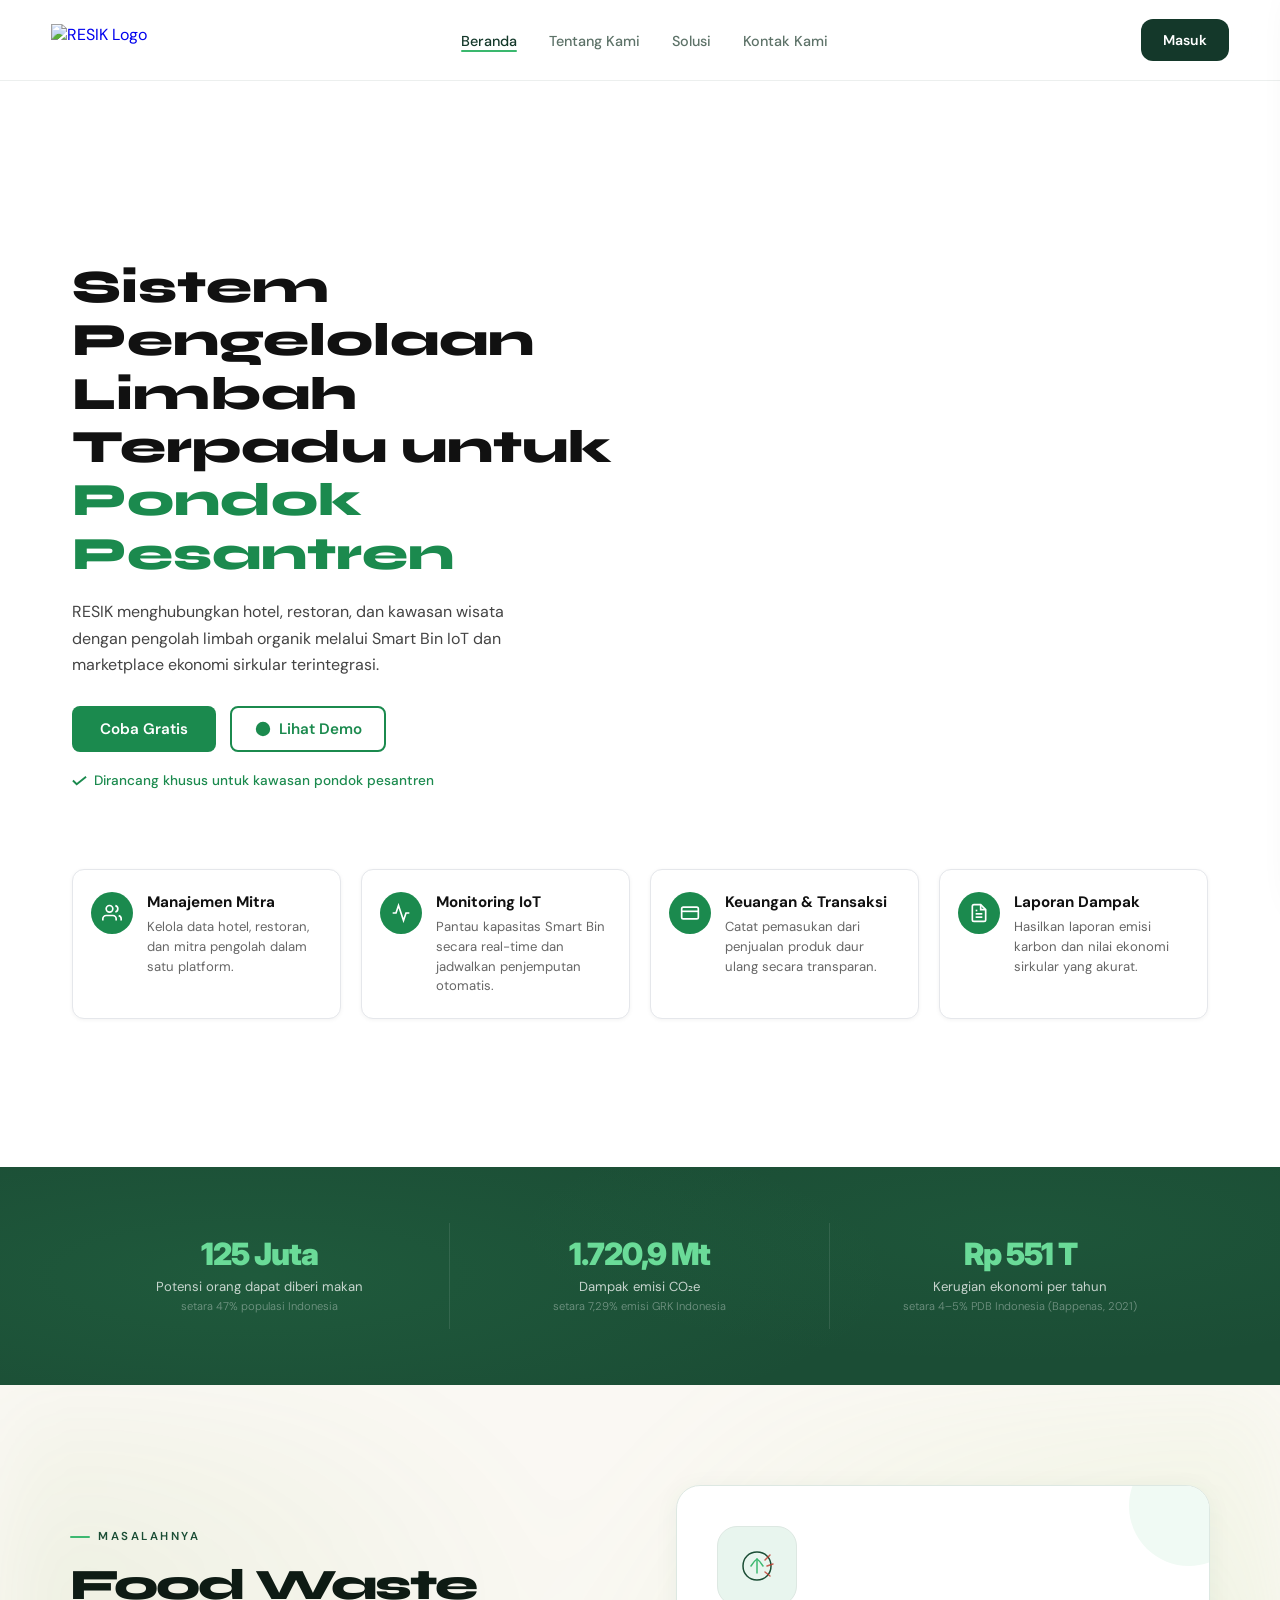
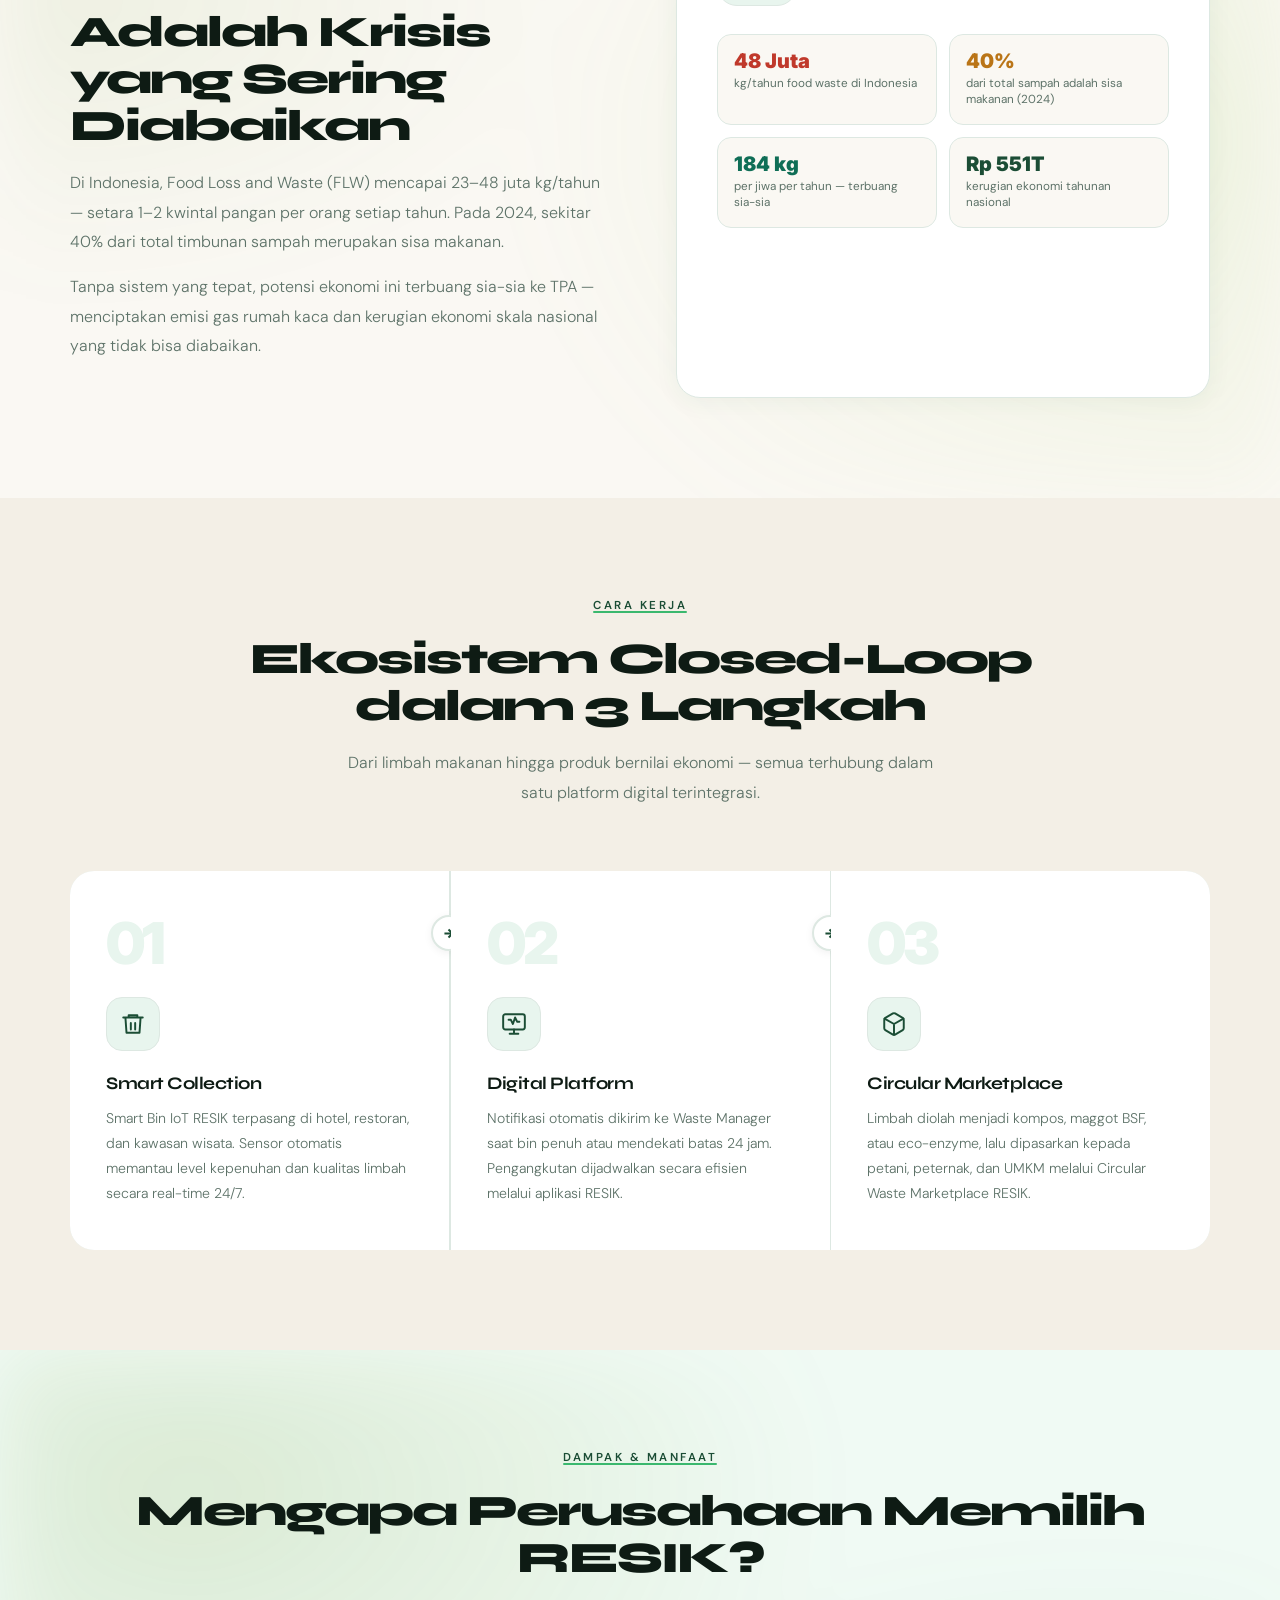
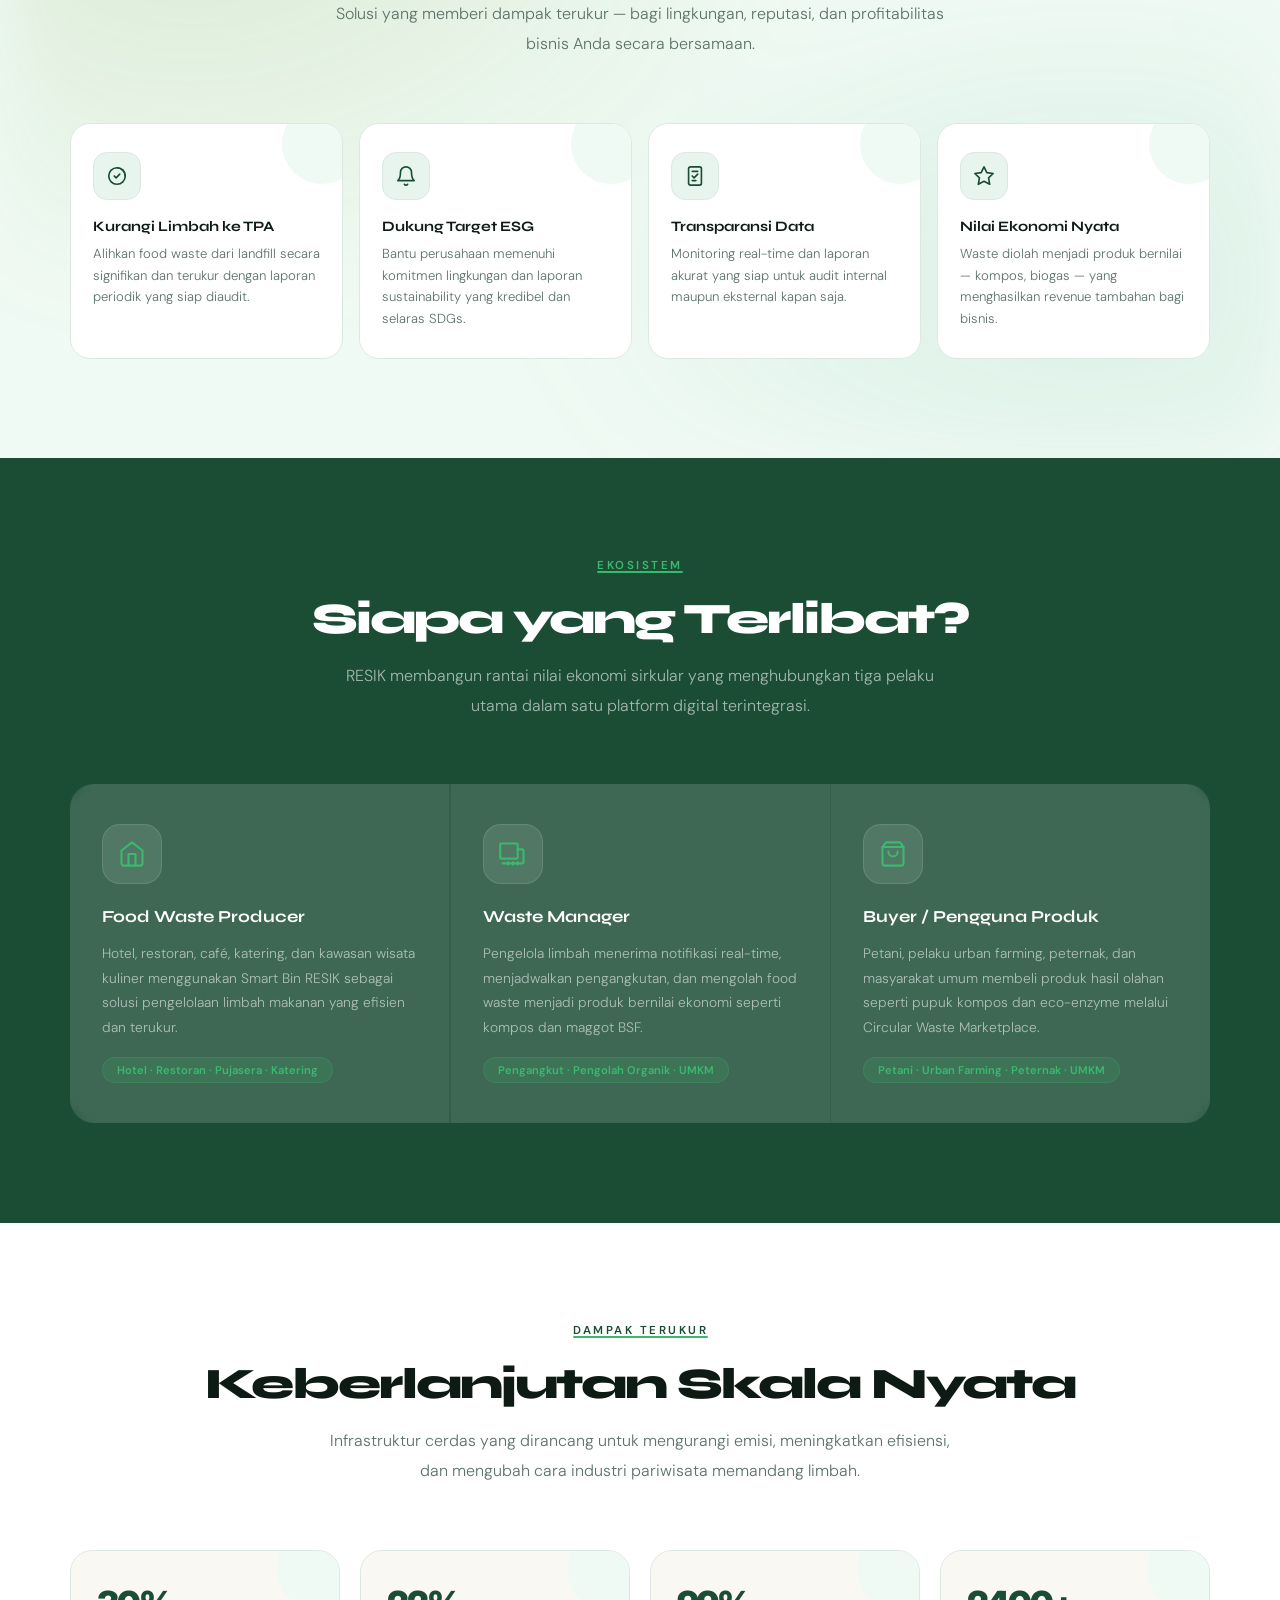
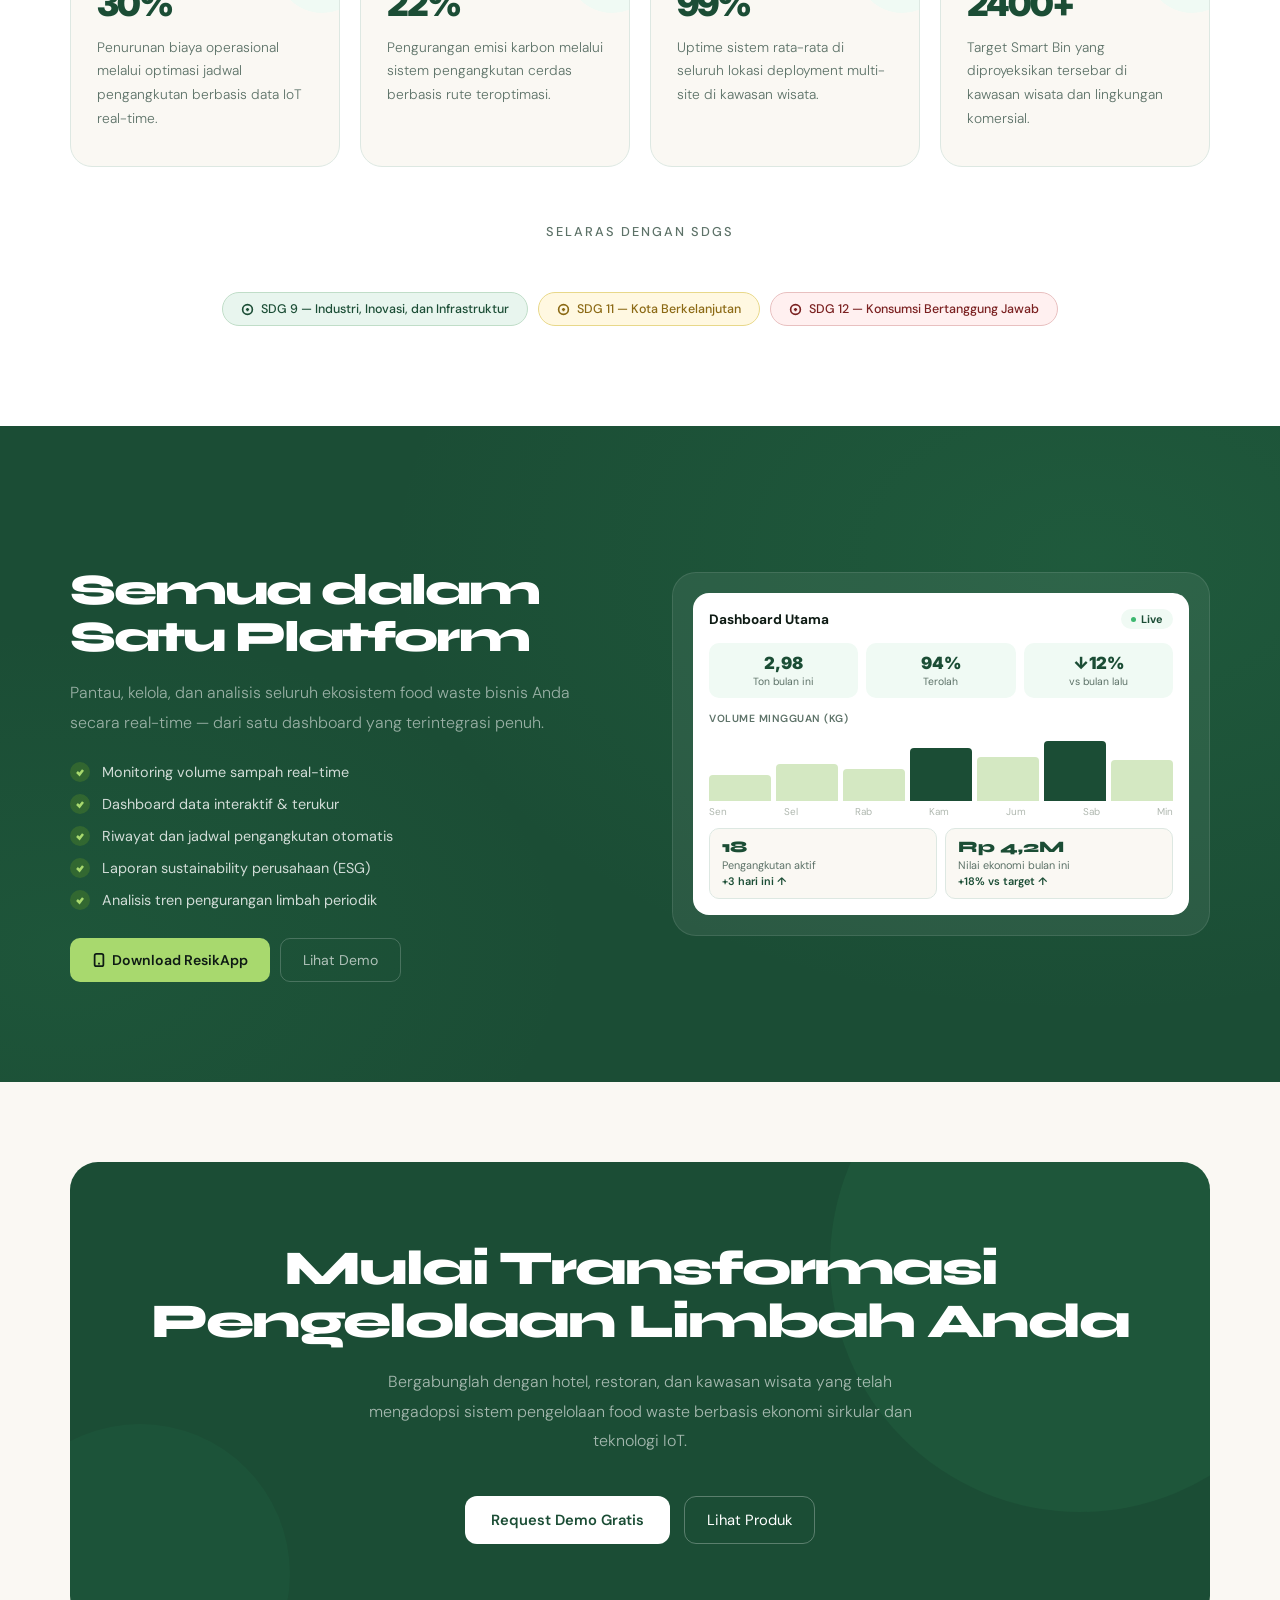
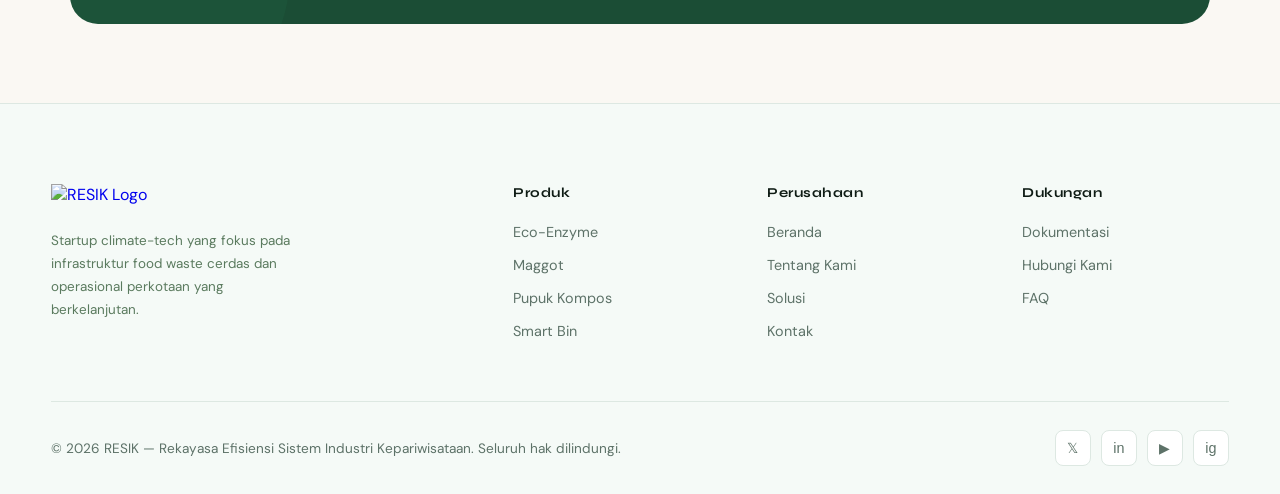
==== cloud/index.html @ 8f6ed872 "admin v2" ====
<!DOCTYPE html>
<html lang="id">
<head>
  <meta charset="UTF-8"/>
  <meta name="viewport" content="width=device-width, initial-scale=1.0"/>
  <link rel="preconnect" href="https://fonts.googleapis.com">
  <link rel="preconnect" href="https://fonts.gstatic.com" crossorigin>
  <link href="https://fonts.googleapis.com/css2?family=Syne:wght@600;700;800&family=DM+Sans:ital,opsz,wght@0,9..40,300;0,9..40,400;0,9..40,500;0,9..40,600;1,9..40,400&display=swap" rel="stylesheet">
  <!-- Satu file CSS eksternal untuk semua halaman -->
  <link rel="stylesheet" href="resik-main.css">
  <script src="resik-supabase.js" defer></script>
  <title>RESIK — Circular Food Waste Ecosystem</title>
</head>
<body>

<!-- ── NAV ── -->
<nav id="navbar">
  <div class="nav-wrap">
    <a href="index.html" class="nav-logo-wrap">
      <img src="image_0.png" alt="RESIK Logo" class="nav-logo-img">
    </a>
    <ul class="nav-links">
      <li><a href="index.html" class="active">Beranda</a></li>
      <li><a href="tentangKami.html">Tentang Kami</a></li>
      <li><a href="solusi.html">Solusi</a></li>
      <li><a href="kontak.html">Kontak Kami</a></li>
    </ul>
    <!-- Hamburger (mobile) -->
    <button class="nav-hamburger" id="hamburgerBtn" aria-label="Buka menu">
      <span class="hb-line"></span>
      <span class="hb-line"></span>
      <span class="hb-line"></span>
    </button>
    <a href="login.html" class="nav-btn">Masuk</a>
  </div>
</nav>

<!-- Mobile Drawer -->
<div class="drawer-overlay" id="drawerOverlay"></div>
<div class="mobile-drawer" id="mobileDrawer">
  <div class="drawer-header">
    <a href="index.html" class="drawer-logo">
      <img src="image_0.png" alt="RESIK Logo">
    </a>
    <button class="drawer-close" id="drawerClose">✕</button>
  </div>
  <nav class="drawer-nav">
    <a href="index.html" class="active">Beranda</a>
    <a href="tentangKami.html">Tentang Kami</a>
    <a href="solusi.html">Solusi</a>
    <a href="kontak.html">Kontak Kami</a>
  </nav>
  <div class="drawer-profile" id="drawerProfile" style="display:none;">
    <div class="drawer-profile-avatar" id="drawerAvatar">👤</div>
    <div class="drawer-profile-info">
      <div class="drawer-profile-name" id="drawerName">Pengguna</div>
      <div class="drawer-profile-email" id="drawerEmail"></div>
    </div>
  </div>
  <div class="drawer-cta" id="drawerCta">
    <a href="login.html">Masuk ke RESIK →</a>
  </div>
</div>

<!-- ══════════════════════════════════
     HERO (POROS-style)
═══════════════════════════════════ -->
<section class="hero-poros">
  <div class="hero-poros-inner">

    <!-- Kiri: teks -->
    <div class="hero-poros-left" style="display:flex;flex-direction:column;justify-content:center;">
      <h1 class="hero-poros-title">
        Sistem Pengelolaan<br>Limbah Terpadu untuk<br>
        <span class="hero-poros-hl">Pondok Pesantren</span>
      </h1>
      <p class="hero-poros-desc">
        RESIK menghubungkan hotel, restoran, dan kawasan wisata dengan pengolah limbah organik melalui Smart Bin IoT dan marketplace ekonomi sirkular terintegrasi.
      </p>
      <div class="hero-poros-actions">
        <a href="kontak.html" class="hpa-btn-solid">Coba Gratis</a>
        <a href="#cara-kerja" class="hpa-btn-outline">
          <svg viewBox="0 0 20 20" fill="currentColor" width="18" height="18"><path d="M10 18a8 8 0 100-16 8 8 0 000 16zM9.555 7.168A1 1 0 008 8v4a1 1 0 001.555.832l3-2a1 1 0 000-1.664l-3-2z"/></svg>
          Lihat Demo
        </a>
      </div>
      <div class="hero-poros-badge">
        <svg viewBox="0 0 16 16" width="15" height="15" fill="none" stroke="currentColor" stroke-width="2"><polyline points="1 8 5 12 15 4"/></svg>
        Dirancang khusus untuk kawasan pondok pesantren
      </div>
    </div>

    <!-- Kanan: gambar utama -->
    <div class="hero-poros-right">
      <img src="hero-bg.jpg" alt="RESIK Smart Bin" class="hero-poros-img">
    </div>

  </div>

  <!-- Feature cards bawah -->
  <div class="hero-poros-cards">
    <div class="hpc-card">
      <div class="hpc-icon">
        <svg viewBox="0 0 24 24" fill="none" stroke="currentColor" stroke-width="2"><path d="M17 21v-2a4 4 0 00-4-4H5a4 4 0 00-4 4v2"/><circle cx="9" cy="7" r="4"/><path d="M23 21v-2a4 4 0 00-3-3.87"/><path d="M16 3.13a4 4 0 010 7.75"/></svg>
      </div>
      <div>
        <div class="hpc-title">Manajemen Mitra</div>
        <div class="hpc-desc">Kelola data hotel, restoran, dan mitra pengolah dalam satu platform.</div>
      </div>
    </div>
    <div class="hpc-card">
      <div class="hpc-icon">
        <svg viewBox="0 0 24 24" fill="none" stroke="currentColor" stroke-width="2"><path d="M22 12h-4l-3 9L9 3l-3 9H2"/></svg>
      </div>
      <div>
        <div class="hpc-title">Monitoring IoT</div>
        <div class="hpc-desc">Pantau kapasitas Smart Bin secara real-time dan jadwalkan penjemputan otomatis.</div>
      </div>
    </div>
    <div class="hpc-card">
      <div class="hpc-icon">
        <svg viewBox="0 0 24 24" fill="none" stroke="currentColor" stroke-width="2"><rect x="2" y="5" width="20" height="14" rx="2"/><path d="M2 10h20"/></svg>
      </div>
      <div>
        <div class="hpc-title">Keuangan &amp; Transaksi</div>
        <div class="hpc-desc">Catat pemasukan dari penjualan produk daur ulang secara transparan.</div>
      </div>
    </div>
    <div class="hpc-card">
      <div class="hpc-icon">
        <svg viewBox="0 0 24 24" fill="none" stroke="currentColor" stroke-width="2"><path d="M14 2H6a2 2 0 00-2 2v16a2 2 0 002 2h12a2 2 0 002-2V8z"/><polyline points="14 2 14 8 20 8"/><line x1="16" y1="13" x2="8" y2="13"/><line x1="16" y1="17" x2="8" y2="17"/><polyline points="10 9 9 9 8 9"/></svg>
      </div>
      <div>
        <div class="hpc-title">Laporan Dampak</div>
        <div class="hpc-desc">Hasilkan laporan emisi karbon dan nilai ekonomi sirkular yang akurat.</div>
      </div>
    </div>
  </div>
</section>

<style>
/* ── HERO POROS ── */
.hero-poros {
  position: relative;
  background: #fff;
  padding-top: 80px;
  overflow: hidden;
}
.hero-poros::before {
  content: '';
  position: absolute;
  inset: 0;
  background-image: url('hero-bg.jpg');
  background-size: cover;
  background-position: center right;
  background-repeat: no-repeat;
  z-index: 0;
}
.hero-poros::after {
  content: '';
  position: absolute;
  inset: 0;
  background: linear-gradient(to right, #fff 42%, rgba(255,255,255,0.75) 62%, rgba(255,255,255,0.1) 100%);
  z-index: 1;
}
.hero-poros-inner {
  position: relative;
  z-index: 2;
  max-width: 1200px;
  margin: 0 auto;
  padding: 100px 32px 80px;
  min-height: 520px;
  display: flex;
  align-items: center;
}
.hero-poros-left {
  max-width: 560px;
}
.hero-poros-title {
  font-size: clamp(2rem, 4vw, 2.9rem);
  font-weight: 800;
  line-height: 1.15;
  color: #111;
  margin: 0 0 18px;
}
.hero-poros-hl { color: #1b8a4e; }
.hero-poros-desc {
  font-size: 1rem;
  color: #444;
  line-height: 1.65;
  margin: 0 0 28px;
  max-width: 480px;
}
.hero-poros-actions {
  display: flex;
  gap: 14px;
  flex-wrap: wrap;
  margin-bottom: 20px;
}
.hpa-btn-solid {
  background: #1b8a4e;
  color: #fff;
  padding: 13px 28px;
  border-radius: 8px;
  font-weight: 600;
  font-size: .95rem;
  text-decoration: none;
  transition: background .2s;
}
.hpa-btn-solid:hover { background: #146e3e; }
.hpa-btn-outline {
  display: flex;
  align-items: center;
  gap: 7px;
  border: 2px solid #1b8a4e;
  color: #1b8a4e;
  padding: 11px 22px;
  border-radius: 8px;
  font-weight: 600;
  font-size: .95rem;
  text-decoration: none;
  transition: background .2s, color .2s;
}
.hpa-btn-outline:hover { background: #eaf7f0; }
.hero-poros-badge {
  display: flex;
  align-items: center;
  gap: 7px;
  font-size: .85rem;
  color: #1b8a4e;
  font-weight: 500;
}
.hero-poros-right { display: none; }
.hero-poros-img { display: none; }
.hero-poros-cards {
  position: relative;
  z-index: 2;
  display: grid;
  grid-template-columns: repeat(4, 1fr);
  gap: 20px;
  max-width: 1200px;
  margin: 0 auto;
  padding: 0 32px 48px;
}
.hpc-card {
  background: #fff;
  border: 1px solid #e5e7eb;
  border-radius: 12px;
  padding: 22px 18px;
  display: flex;
  gap: 14px;
  align-items: flex-start;
  box-shadow: 0 1px 4px rgba(0,0,0,.05);
  transition: box-shadow .2s;
}
.hpc-card:hover { box-shadow: 0 4px 16px rgba(0,0,0,.10); }
.hpc-icon {
  flex-shrink: 0;
  width: 42px;
  height: 42px;
  background: #1b8a4e;
  border-radius: 50%;
  display: flex;
  align-items: center;
  justify-content: center;
}
.hpc-icon svg { width: 20px; height: 20px; stroke: #fff; }
.hpc-title { font-weight: 700; font-size: .95rem; color: #111; margin-bottom: 5px; }
.hpc-desc { font-size: .82rem; color: #666; line-height: 1.5; }
@media (max-width: 900px) {
  .hero-poros-inner { padding: 80px 20px 60px; }
  .hero-poros::after { background: linear-gradient(to right, rgba(255,255,255,0.95) 55%, rgba(255,255,255,0.5) 100%); }
  .hero-poros-cards { grid-template-columns: repeat(2, 1fr); padding: 0 20px 36px; }
}
@media (max-width: 520px) {
  .hero-poros-cards { grid-template-columns: 1fr; }
}
</style>

<!-- ══════════════════════════════════
     STATS
═══════════════════════════════════ -->
<div class="stats-section">
  <div class="container">
    <div class="stats-grid">
      <div class="stat-item">
        <div class="stat-n">125 Juta</div>
        <div class="stat-l">Potensi orang dapat diberi makan</div>
        <div class="stat-s">setara 47% populasi Indonesia</div>
      </div>
      <div class="stat-item">
        <div class="stat-n">1.720,9 Mt</div>
        <div class="stat-l">Dampak emisi CO₂e</div>
        <div class="stat-s">setara 7,29% emisi GRK Indonesia</div>
      </div>
      <div class="stat-item">
        <div class="stat-n">Rp 551 T</div>
        <div class="stat-l">Kerugian ekonomi per tahun</div>
        <div class="stat-s">setara 4–5% PDB Indonesia (Bappenas, 2021)</div>
      </div>
    </div>
  </div>
</div>

<!-- ══════════════════════════════════
     MASALAH
═══════════════════════════════════ -->
<section class="masalah" id="masalah">
  <div class="container masalah-inner">
    <div>
      <div class="sec-label">Masalahnya</div>
      <h2 class="sec-title">Food Waste Adalah Krisis yang Sering Diabaikan</h2>
      <p class="sec-sub">Di Indonesia, Food Loss and Waste (FLW) mencapai 23–48 juta kg/tahun — setara 1–2 kwintal pangan per orang setiap tahun. Pada 2024, sekitar 40% dari total timbunan sampah merupakan sisa makanan.</p>
      <p class="sec-sub" style="margin-top:16px">Tanpa sistem yang tepat, potensi ekonomi ini terbuang sia-sia ke TPA — menciptakan emisi gas rumah kaca dan kerugian ekonomi skala nasional yang tidak bisa diabaikan.</p>
    </div>
    <div class="masalah-visual">
      <div class="masalah-visual-icon">
        <svg width="40" height="40" viewBox="0 0 40 40" fill="none">
          <path d="M20 6C12 6 6 12 6 20s6 14 14 14 14-6 14-14S28 6 20 6z" stroke="#1b4d35" stroke-width="1.5" fill="none"/>
          <path d="M14 20c3-5 6-7 6-7s3 2 6 7" stroke="#3db870" stroke-width="1.5" stroke-linecap="round" fill="none"/>
          <path d="M20 13v14" stroke="#3db870" stroke-width="1.5" stroke-linecap="round"/>
          <path d="M28 14l5-5M30 20l6-2M28 26l5 4" stroke="#c0392b" stroke-width="1.5" stroke-linecap="round" fill="none" opacity=".8"/>
        </svg>
      </div>
      <div class="masalah-stats">
        <div class="m-stat"><div class="m-stat-n red">48 Juta</div><div class="m-stat-l">kg/tahun food waste di Indonesia</div></div>
        <div class="m-stat"><div class="m-stat-n amber">40%</div><div class="m-stat-l">dari total sampah adalah sisa makanan (2024)</div></div>
        <div class="m-stat"><div class="m-stat-n teal">184 kg</div><div class="m-stat-l">per jiwa per tahun — terbuang sia-sia</div></div>
        <div class="m-stat"><div class="m-stat-n leaf">Rp 551T</div><div class="m-stat-l">kerugian ekonomi tahunan nasional</div></div>
      </div>
      <div class="masalah-quote">
        <strong>Sebagian besar food waste berakhir di TPA tanpa pengolahan</strong> — menyebabkan pencemaran lingkungan dan hilangnya potensi ekonomi yang sangat besar bagi Indonesia.
      </div>
    </div>
  </div>
</section>

<!-- ══════════════════════════════════
     TIMELINE / CARA KERJA
═══════════════════════════════════ -->
<section class="timeline-section" id="cara-kerja">
  <div class="container">
    <div class="sec-head center">
      <div class="sec-label">Cara Kerja</div>
      <h2 class="sec-title">Ekosistem Closed-Loop<br>dalam 3 Langkah</h2>
      <p class="sec-sub">Dari limbah makanan hingga produk bernilai ekonomi — semua terhubung dalam satu platform digital terintegrasi.</p>
    </div>
    <div class="timeline-grid">
      <div class="timeline-step">
        <div class="timeline-num">01</div>
        <div class="timeline-icon">
          <svg viewBox="0 0 24 24"><path d="M3 6h18M8 6V4h8v2M19 6l-1 14H6L5 6"/><path d="M10 11v6M14 11v6"/></svg>
        </div>
        <h3>Smart Collection</h3>
        <p>Smart Bin IoT RESIK terpasang di hotel, restoran, dan kawasan wisata. Sensor otomatis memantau level kepenuhan dan kualitas limbah secara real-time 24/7.</p>
        <div class="timeline-arrow">
          <svg viewBox="0 0 16 16"><path d="M3 8h10M8 3l5 5-5 5"/></svg>
        </div>
      </div>
      <div class="timeline-step">
        <div class="timeline-num">02</div>
        <div class="timeline-icon">
          <svg viewBox="0 0 24 24"><rect x="2" y="3" width="20" height="14" rx="2"/><path d="M8 21h8M12 17v4"/><path d="M7 8h2l2 4 2-6 2 4h2"/></svg>
        </div>
        <h3>Digital Platform</h3>
        <p>Notifikasi otomatis dikirim ke Waste Manager saat bin penuh atau mendekati batas 24 jam. Pengangkutan dijadwalkan secara efisien melalui aplikasi RESIK.</p>
        <div class="timeline-arrow">
          <svg viewBox="0 0 16 16"><path d="M3 8h10M8 3l5 5-5 5"/></svg>
        </div>
      </div>
      <div class="timeline-step">
        <div class="timeline-num">03</div>
        <div class="timeline-icon">
          <svg viewBox="0 0 24 24"><path d="M21 16V8a2 2 0 00-1-1.73l-7-4a2 2 0 00-2 0l-7 4A2 2 0 003 8v8a2 2 0 001 1.73l7 4a2 2 0 002 0l7-4A2 2 0 0021 16z"/><path d="M12 22v-9M3.27 6.96L12 12.01l8.73-5.05"/></svg>
        </div>
        <h3>Circular Marketplace</h3>
        <p>Limbah diolah menjadi kompos, maggot BSF, atau eco-enzyme, lalu dipasarkan kepada petani, peternak, dan UMKM melalui Circular Waste Marketplace RESIK.</p>
      </div>
    </div>
  </div>
</section>

<!-- ══════════════════════════════════
     DAMPAK
═══════════════════════════════════ -->
<section class="dampak" id="dampak">
  <div class="container">
    <div class="sec-head center">
      <div class="sec-label">Dampak & Manfaat</div>
      <h2 class="sec-title">Mengapa Perusahaan Memilih RESIK?</h2>
      <p class="sec-sub">Solusi yang memberi dampak terukur — bagi lingkungan, reputasi, dan profitabilitas bisnis Anda secara bersamaan.</p>
    </div>
    <div class="dampak-grid">
      <div class="dampak-card">
        <div class="dampak-icon">
          <svg viewBox="0 0 24 24"><circle cx="12" cy="12" r="9"/><path d="M12 3a9 9 0 019 9"/><path d="M9 12l2 2 4-4"/></svg>
        </div>
        <h4>Kurangi Limbah ke TPA</h4>
        <p>Alihkan food waste dari landfill secara signifikan dan terukur dengan laporan periodik yang siap diaudit.</p>
      </div>
      <div class="dampak-card">
        <div class="dampak-icon">
          <svg viewBox="0 0 24 24"><path d="M18 8A6 6 0 006 8c0 7-3 9-3 9h18s-3-2-3-9"/><path d="M13.73 21a2 2 0 01-3.46 0"/></svg>
        </div>
        <h4>Dukung Target ESG</h4>
        <p>Bantu perusahaan memenuhi komitmen lingkungan dan laporan sustainability yang kredibel dan selaras SDGs.</p>
      </div>
      <div class="dampak-card">
        <div class="dampak-icon">
          <svg viewBox="0 0 24 24"><rect x="5" y="2" width="14" height="20" rx="2"/><path d="M9 12l2 2 4-4M9 7h6M9 17h4"/></svg>
        </div>
        <h4>Transparansi Data</h4>
        <p>Monitoring real-time dan laporan akurat yang siap untuk audit internal maupun eksternal kapan saja.</p>
      </div>
      <div class="dampak-card">
        <div class="dampak-icon">
          <svg viewBox="0 0 24 24"><path d="M12 2l3.09 6.26L22 9.27l-5 4.87 1.18 6.88L12 17.77l-6.18 3.25L7 14.14 2 9.27l6.91-1.01L12 2z"/></svg>
        </div>
        <h4>Nilai Ekonomi Nyata</h4>
        <p>Waste diolah menjadi produk bernilai — kompos, biogas — yang menghasilkan revenue tambahan bagi bisnis.</p>
      </div>
    </div>
  </div>
</section>

<!-- ══════════════════════════════════
     ECOSYSTEM
═══════════════════════════════════ -->
<section class="ecosystem-section" id="ekosistem">
  <div class="container">
    <div class="sec-head center">
      <div class="sec-label" style="color:var(--leaf-bright)">Ekosistem</div>
      <h2 class="sec-title" style="color:white">Siapa yang Terlibat?</h2>
      <p class="sec-sub" style="color:rgba(255,255,255,.6);margin:0 auto">RESIK membangun rantai nilai ekonomi sirkular yang menghubungkan tiga pelaku utama dalam satu platform digital terintegrasi.</p>
    </div>
    <div class="ecosystem-grid">
      <div class="eco-card">
        <div class="eco-card-icon">
          <svg viewBox="0 0 24 24"><path d="M3 9l9-7 9 7v11a2 2 0 01-2 2H5a2 2 0 01-2-2z"/><polyline points="9 22 9 12 15 12 15 22"/></svg>
        </div>
        <h3>Food Waste Producer</h3>
        <p>Hotel, restoran, café, katering, dan kawasan wisata kuliner menggunakan Smart Bin RESIK sebagai solusi pengelolaan limbah makanan yang efisien dan terukur.</p>
        <span class="eco-tag">Hotel · Restoran · Pujasera · Katering</span>
      </div>
      <div class="eco-card">
        <div class="eco-card-icon">
          <svg viewBox="0 0 24 24"><rect x="1" y="3" width="15" height="13" rx="1"/><path d="M16 8h4a1 1 0 011 1v10a1 1 0 01-1 1H3"/><path d="M8 19v2M12 19v2M16 19v2"/></svg>
        </div>
        <h3>Waste Manager</h3>
        <p>Pengelola limbah menerima notifikasi real-time, menjadwalkan pengangkutan, dan mengolah food waste menjadi produk bernilai ekonomi seperti kompos dan maggot BSF.</p>
        <span class="eco-tag">Pengangkut · Pengolah Organik · UMKM</span>
      </div>
      <div class="eco-card">
        <div class="eco-card-icon">
          <svg viewBox="0 0 24 24"><path d="M6 2L3 6v14a2 2 0 002 2h14a2 2 0 002-2V6l-3-4z"/><line x1="3" y1="6" x2="21" y2="6"/><path d="M16 10a4 4 0 01-8 0"/></svg>
        </div>
        <h3>Buyer / Pengguna Produk</h3>
        <p>Petani, pelaku urban farming, peternak, dan masyarakat umum membeli produk hasil olahan seperti pupuk kompos dan eco-enzyme melalui Circular Waste Marketplace.</p>
        <span class="eco-tag">Petani · Urban Farming · Peternak · UMKM</span>
      </div>
    </div>
  </div>
</section>

<!-- ══════════════════════════════════
     IMPACT
═══════════════════════════════════ -->
<section class="impact-section">
  <div class="container">
    <div class="sec-head center">
      <div class="sec-label">Dampak Terukur</div>
      <h2 class="sec-title">Keberlanjutan Skala Nyata</h2>
      <p class="sec-sub">Infrastruktur cerdas yang dirancang untuk mengurangi emisi, meningkatkan efisiensi, dan mengubah cara industri pariwisata memandang limbah.</p>
    </div>
    <div class="impact-grid">
      <div class="impact-card"><div class="impact-num">30%</div><p>Penurunan biaya operasional melalui optimasi jadwal pengangkutan berbasis data IoT real-time.</p></div>
      <div class="impact-card"><div class="impact-num">22%</div><p>Pengurangan emisi karbon melalui sistem pengangkutan cerdas berbasis rute teroptimasi.</p></div>
      <div class="impact-card"><div class="impact-num">99%</div><p>Uptime sistem rata-rata di seluruh lokasi deployment multi-site di kawasan wisata.</p></div>
      <div class="impact-card"><div class="impact-num">2400+</div><p>Target Smart Bin yang diproyeksikan tersebar di kawasan wisata dan lingkungan komersial.</p></div>
    </div>

    <div style="text-align:center;margin-top:56px">
      <p style="font-size:.8rem;color:var(--muted);margin-bottom:16px;text-transform:uppercase;letter-spacing:2px;font-weight:500">Selaras dengan SDGs</p>
    </div>
    <div class="sdg-strip">
      <div class="sdg-pill" style="background:#e8f5ee;color:#1b4d35;border:1px solid #c0ddc8">
        <svg viewBox="0 0 16 16"><path d="M8 2a6 6 0 100 12A6 6 0 008 2z"/><path d="M8 6v4M6 8h4"/></svg>
        SDG 9 — Industri, Inovasi, dan Infrastruktur
      </div>
      <div class="sdg-pill" style="background:#fff8e1;color:#8b6914;border:1px solid #e8d88a">
        <svg viewBox="0 0 16 16"><path d="M8 2a6 6 0 100 12A6 6 0 008 2z"/><path d="M8 6v4M6 8h4"/></svg>
        SDG 11 — Kota Berkelanjutan
      </div>
      <div class="sdg-pill" style="background:#fff0f0;color:#7a2020;border:1px solid #e8c0c0">
        <svg viewBox="0 0 16 16"><path d="M8 2a6 6 0 100 12A6 6 0 008 2z"/><path d="M8 6v4M6 8h4"/></svg>
        SDG 12 — Konsumsi Bertanggung Jawab
      </div>
    </div>
  </div>
</section>

<!-- ══════════════════════════════════
     RESIKAPP
═══════════════════════════════════ -->
<section class="app-section" id="app">
  <div class="container app-inner">
    <div>
      <div class="sec-label">ResikApp</div>
      <h2 class="sec-title">Semua dalam Satu Platform</h2>
      <p class="sec-sub">Pantau, kelola, dan analisis seluruh ekosistem food waste bisnis Anda secara real-time — dari satu dashboard yang terintegrasi penuh.</p>
      <ul class="app-features">
        <li><span class="feat-check"><svg viewBox="0 0 10 10"><path d="M2 5l2.5 2.5L8 3"/></svg></span>Monitoring volume sampah real-time</li>
        <li><span class="feat-check"><svg viewBox="0 0 10 10"><path d="M2 5l2.5 2.5L8 3"/></svg></span>Dashboard data interaktif & terukur</li>
        <li><span class="feat-check"><svg viewBox="0 0 10 10"><path d="M2 5l2.5 2.5L8 3"/></svg></span>Riwayat dan jadwal pengangkutan otomatis</li>
        <li><span class="feat-check"><svg viewBox="0 0 10 10"><path d="M2 5l2.5 2.5L8 3"/></svg></span>Laporan sustainability perusahaan (ESG)</li>
        <li><span class="feat-check"><svg viewBox="0 0 10 10"><path d="M2 5l2.5 2.5L8 3"/></svg></span>Analisis tren pengurangan limbah periodik</li>
      </ul>
      <div class="app-btns">
        <a href="kontak.html" class="btn-app-primary">
          <svg viewBox="0 0 16 16" style="width:14px;height:14px;stroke:var(--text);fill:none;stroke-width:2"><rect x="3" y="1" width="10" height="14" rx="2"/><path d="M7 12h2"/></svg>
          Download ResikApp
        </a>
        <a href="kontak.html" class="btn-app-ghost">Lihat Demo</a>
      </div>
    </div>

    <!-- App mockup screen -->
    <div class="app-mockup-wrap">
      <div class="app-screen">
        <div class="app-screen-header">
          <div class="app-screen-title">Dashboard Utama</div>
          <div class="app-live-badge"><div class="app-live-dot"></div>Live</div>
        </div>
        <div class="app-metrics">
          <div class="app-metric"><div class="amn">2,98</div><div class="aml">Ton bulan ini</div></div>
          <div class="app-metric"><div class="amn">94%</div><div class="aml">Terolah</div></div>
          <div class="app-metric"><div class="amn">↓12%</div><div class="aml">vs bulan lalu</div></div>
        </div>
        <div class="chart-label">Volume Mingguan (kg)</div>
        <div class="app-bars">
          <div class="bar bar-low"  style="height:38%"></div>
          <div class="bar bar-low"  style="height:55%"></div>
          <div class="bar bar-low"  style="height:47%"></div>
          <div class="bar bar-high" style="height:78%"></div>
          <div class="bar bar-low"  style="height:65%"></div>
          <div class="bar bar-high" style="height:88%"></div>
          <div class="bar bar-low"  style="height:60%"></div>
        </div>
        <div class="day-labels">
          <span>Sen</span><span>Sel</span><span>Rab</span><span>Kam</span><span>Jum</span><span>Sab</span><span>Min</span>
        </div>
        <div class="app-info-row">
          <div class="app-info-cell">
            <div class="cin">18</div>
            <div class="cil">Pengangkutan aktif</div>
            <div class="cit">+3 hari ini ↑</div>
          </div>
          <div class="app-info-cell">
            <div class="cin">Rp 4,2M</div>
            <div class="cil">Nilai ekonomi bulan ini</div>
            <div class="cit">+18% vs target ↑</div>
          </div>
        </div>
      </div>
    </div>
  </div>
</section>

<!-- ══════════════════════════════════
     CTA
═══════════════════════════════════ -->
<section class="cta-section" id="cta">
  <div class="container">
    <div class="cta-inner">
      <h2>Mulai Transformasi<br>Pengelolaan Limbah Anda</h2>
      <p>Bergabunglah dengan hotel, restoran, dan kawasan wisata yang telah mengadopsi sistem pengelolaan food waste berbasis ekonomi sirkular dan teknologi IoT.</p>
      <div class="cta-actions">
        <a href="kontak.html" class="btn-white">Request Demo Gratis</a>
        <a href="solusi.html" class="btn-outline-white">Lihat Produk</a>
      </div>
    </div>
  </div>
</section>

<!-- ══════════════════════════════════
     FOOTER
═══════════════════════════════════ -->
<footer>
  <div class="footer-inner">
    <div class="footer-top">
      <div class="footer-brand fade-in">
        <a href="index.html" class="footer-logo-wrap">
          <img src="image_0.png" alt="RESIK Logo" class="footer-logo-img">
        </a>
        <p>Startup climate-tech yang fokus pada infrastruktur food waste cerdas dan operasional perkotaan yang berkelanjutan.</p>
      </div>
      <div class="footer-col fade-in" style="transition-delay:.1s">
        <h5>Produk</h5>
        <ul>
          <li><a href="tentangKami.html#circular-section">Eco-Enzyme</a></li>
          <li><a href="tentangKami.html#circular-section">Maggot</a></li>
          <li><a href="tentangKami.html#circular-section">Pupuk Kompos</a></li>
          <li><a href="solusi.html#products-section">Smart Bin</a></li>
        </ul>
      </div>
      <div class="footer-col fade-in" style="transition-delay:.2s">
        <h5>Perusahaan</h5>
        <ul>
          <li><a href="index.html">Beranda</a></li>
          <li><a href="tentangKami.html">Tentang Kami</a></li>
          <li><a href="solusi.html">Solusi</a></li>
          <li><a href="kontak.html">Kontak</a></li>
        </ul>
      </div>
      <div class="footer-col fade-in" style="transition-delay:.3s">
        <h5>Dukungan</h5>
        <ul>
          <li><a href="tentangKami.html">Dokumentasi</a></li>
          <li><a href="kontak.html">Hubungi Kami</a></li>
          <li><a href="kontak.html">FAQ</a></li>
        </ul>
      </div>
    </div>
    <div class="footer-bottom">
      <p>© 2026 RESIK — Rekayasa Efisiensi Sistem Industri Kepariwisataan. Seluruh hak dilindungi.</p>
      <div class="social-links">
        <button class="social-btn">𝕏</button>
        <button class="social-btn">in</button>
        <button class="social-btn">▶</button>
        <button class="social-btn">ig</button>
      </div>
    </div>
  </div>
</footer>

<!-- Scroll to Top Button -->
<button id="scrollTop" aria-label="Kembali ke atas">↑</button>

<script>
/* ── Nav scroll shadow ── */
const _nav = document.getElementById('navbar');
const _scrollTop = document.getElementById('scrollTop');
window.addEventListener('scroll', () => {
  if (_nav) _nav.classList.toggle('scrolled', window.scrollY > 40);
  if (_scrollTop) _scrollTop.classList.toggle('show', window.scrollY > 400);
});

/* ── Scroll to top ── */
if (_scrollTop) _scrollTop.addEventListener('click', () => window.scrollTo({ top: 0, behavior: 'smooth' }));

/* ── Hamburger / Mobile Drawer ── */
const hamburgerBtn  = document.getElementById('hamburgerBtn');
const mobileDrawer  = document.getElementById('mobileDrawer');
const drawerOverlay = document.getElementById('drawerOverlay');
const drawerClose   = document.getElementById('drawerClose');

function openDrawer() {
  mobileDrawer.classList.add('open');
  drawerOverlay.classList.add('open');
  hamburgerBtn.classList.add('open');
  document.body.style.overflow = 'hidden';
}
function closeDrawer() {
  mobileDrawer.classList.remove('open');
  drawerOverlay.classList.remove('open');
  hamburgerBtn.classList.remove('open');
  document.body.style.overflow = '';
}
if (hamburgerBtn)  hamburgerBtn.addEventListener('click', openDrawer);
if (drawerClose)   drawerClose.addEventListener('click', closeDrawer);
if (drawerOverlay) drawerOverlay.addEventListener('click', closeDrawer);

/* ── Scroll reveal ditangani oleh resik-shared.js ── */
</script>

<script>
// ── Load data dari Supabase ke hero dashboard ──
document.addEventListener('DOMContentLoaded', async () => {
  // Tunggu resik-supabase.js siap
  let attempts = 0;
  while (typeof RESIK_DATA === 'undefined' && attempts < 20) {
    await new Promise(r => setTimeout(r, 100));
    attempts++;
  }
  if (typeof RESIK_DATA === 'undefined') return;

  try {
    // Load Smart Bin data
    const bins = await RESIK_DATA.getBins();
    bins.slice(0, 3).forEach((bin, i) => {
      const nameEl = document.getElementById('bin-name-' + i);
      const locEl  = document.getElementById('bin-loc-' + i);
      const pctEl  = document.getElementById('bin-pct-' + i);
      const barEl  = document.getElementById('bin-bar-' + i);
      if (!nameEl) return;

      const pct = bin.fill_pct ?? bin.fill ?? 0;
      const isWarn = pct >= 75;
      const color  = isWarn ? '#e67e22' : '#3db870';
      const textColor = isWarn ? '#e67e22' : '#1b4d35';

      if (nameEl) nameEl.textContent = bin.name;
      if (locEl)  locEl.textContent  = (bin.capacity || '') + (bin.unit || 'L') + ' — ' + (bin.location || '');
      if (pctEl)  { pctEl.textContent = pct + '%'; pctEl.style.color = textColor; }
      if (barEl)  { barEl.style.width = pct + '%'; barEl.style.background = color; }
    });

    // Load ringkasan stats
    const stats = await RESIK_DATA.getStats();
    const limbahEl = document.getElementById('stat-limbah');
    const nilaiEl  = document.getElementById('stat-nilai');
    const efisEl   = document.getElementById('stat-efisiensi');
    const emisiEl  = document.getElementById('stat-emisi');

    if (limbahEl && stats.limbah_terolah_ton) limbahEl.textContent = stats.limbah_terolah_ton + ' ton';
    if (nilaiEl  && stats.nilai_produk_jt)   nilaiEl.textContent  = 'Rp ' + stats.nilai_produk_jt + 'jt';
    if (efisEl   && stats.efisiensi_pct)     efisEl.textContent   = stats.efisiensi_pct + '%';
    if (emisiEl  && stats.emisi_turun_pct)   emisiEl.textContent  = stats.emisi_turun_pct + '%';

  } catch (e) {
    console.warn('RESIK hero data error:', e);
  }
});
</script>

<script>
/* ── Drawer: tampilkan profil via RESIK_AUTH ── */
document.addEventListener('DOMContentLoaded', async () => {
  const profile = document.getElementById('drawerProfile');
  const cta     = document.getElementById('drawerCta');
  if (!profile || !cta) return;
  try {
    const user = await RESIK_AUTH.getUser();
    if (user) {
      const meta = user.user_metadata || {};
      const name = meta.first_name || user.email.split('@')[0];
      profile.style.display = 'flex';
      cta.style.display = 'none';
      const nameEl   = document.getElementById('drawerName');
      const emailEl  = document.getElementById('drawerEmail');
      const avatarEl = document.getElementById('drawerAvatar');
      if (nameEl)  nameEl.textContent  = name;
      if (emailEl) emailEl.textContent = user.email;
      if (avatarEl && meta.avatar_url) {
        avatarEl.innerHTML = '<img src="' + meta.avatar_url + '" alt="avatar">';
      }
      /* Klik profil → logout */
      profile.style.cursor = 'pointer';
      profile.title = 'Klik untuk keluar';
      profile.addEventListener('click', async () => {
        if (confirm('Keluar dari akun RESIK?')) {
          await RESIK_AUTH.logout();
          location.reload();
        }
      });
    }
  } catch(e) { /* belum login, drawer-cta tetap tampil */ }
});
</script>
<script src="resik-shared.js"></script>
<script src="https://cdn.jsdelivr.net/npm/@supabase/supabase-js@2"></script>
<script src="js/supabase.js"></script>
</body>
</html>
---- cloud/resik-main.css ----
@import url('https://fonts.googleapis.com/css2?family=Inter:wght@400;500;600;700;800;900&display=swap');

/* ════════════════════════════════════════════════════════
   resik-main.css — RESIK Unified Stylesheet
   Menggabungkan: navbar.css + resik-shared.css + inline styles 01RESIK.html
   ════════════════════════════════════════════════════════ */

/* ════════════════════════════════════════════════════════
   1. CSS VARIABLES (DESIGN TOKENS)
   ════════════════════════════════════════════════════════ */
:root {
  /* Shared tokens (dari navbar.css) */
  --primary:        #14382a;
  --mid:            #1e6b43;
  --accent:         #3ab86e;
  --pale:           #c8edda;
  --text:           #0e1b14;
  --muted:          #5d7268;
  --border:         #dde8e2;
  --font-heading:   'Syne', sans-serif;
  --font-body:      'DM Sans', sans-serif;
  --font-number:    'Inter', sans-serif;
  --r-sm:           12px;
  --shadow:         0 20px 60px rgba(20,56,42,.1);

  /* Extended tokens (dari inline styles halaman) */
  --leaf:           #1b4d35;
  --leaf-mid:       #2d7a52;
  --leaf-bright:    #3db870;
  --leaf-light:     #e8f5ee;
  --leaf-pale:      #f0faf4;
  --soil:           #2c1a0e;
  --cream:          #faf8f3;
  --warm:           #f5f0e8;
  --amber:          #ba7517;
  --amber-bg:       #faeeda;
  --teal:           #0f6e56;
}


/* ════════════════════════════════════════════════════════
   2. RESET & BASE
   ════════════════════════════════════════════════════════ */
*, *::before, *::after { box-sizing: border-box; margin: 0; padding: 0; }

html { scroll-behavior: smooth; }
body {
  font-family: var(--font-body);
  background: var(--cream);
  color: var(--text);
  overflow-x: hidden;
}
h1, h2, h3, h4, h5, h6 { font-family: var(--font-heading); }
img  { max-width: 100%; display: block; }
a    { text-decoration: none; }
section { padding: 100px 0; }

.container { width: min(1140px, 92%); margin: auto; }

/* Custom scrollbar */
::-webkit-scrollbar        { width: 5px; }
::-webkit-scrollbar-track  { background: var(--cream); }
::-webkit-scrollbar-thumb  { background: var(--leaf-bright); border-radius: 99px; }


/* ════════════════════════════════════════════════════════
   3. NAVBAR
   ════════════════════════════════════════════════════════ */
nav {
  position: sticky;
  top: 0;
  z-index: 999;
  backdrop-filter: blur(20px) saturate(160%);
  background: rgba(255, 255, 255, .94);
  border-bottom: 1px solid rgba(20, 56, 42, .08);
  transition: box-shadow .3s;
}
nav.scrolled {
  box-shadow: 0 4px 30px rgba(20, 56, 42, .10);
}

.nav-wrap {
  width: min(1240px, 92%);
  margin: auto;
  height: 80px;
  display: flex;
  align-items: center;
  justify-content: space-between;
  gap: 32px;
}

/* Logo */
.nav-logo-wrap {
  display: flex;
  align-items: center;
  text-decoration: none;
  flex-shrink: 0;
}
.nav-logo-img {
  height: 32px;
  width: auto;
  max-width: 150px;
  object-fit: contain;
  display: block;
}

/* Nav Links */
.nav-links {
  display: flex;
  gap: 32px;
  list-style: none;
  flex: 1;
  justify-content: center;
  margin: 0;
  padding: 0;
}
.nav-links a {
  text-decoration: none;
  color: var(--muted);
  font-size: .9rem;
  font-weight: 500;
  transition: color .2s;
  white-space: nowrap;
  font-family: var(--font-body);
  position: relative;
}
.nav-links a:hover,
.nav-links a.active { color: var(--primary); }

/* Nav link underline slide */
.nav-links a::after {
  content: '';
  position: absolute;
  left: 0; right: 0; bottom: -2px;
  height: 2px;
  background: var(--accent, #3ab86e);
  transform: scaleX(0);
  transform-origin: right;
  transition: transform .25s ease;
  border-radius: 99px;
}
.nav-links a:hover::after,
.nav-links a.active::after {
  transform: scaleX(1);
  transform-origin: left;
}

/* Nav Right */
.nav-right { display: flex; align-items: center; gap: 10px; }

/* Nav CTA Button */
.nav-btn {
  padding: 12px 22px;
  border-radius: var(--r-sm);
  font-family: var(--font-body);
  font-weight: 600;
  font-size: .88rem;
  text-decoration: none;
  cursor: pointer;
  border: none;
  transition: all .25s;
  display: inline-flex;
  align-items: center;
  gap: 8px;
  white-space: nowrap;
  background: var(--primary);
  color: white;
  position: relative;
  overflow: hidden;
}
.nav-btn:hover {
  background: #0c2318;
  transform: translateY(-2px);
  box-shadow: 0 12px 30px rgba(20, 56, 42, .3);
}
/* Nav button shimmer on hover */
.nav-btn::after {
  content: '';
  position: absolute;
  inset: 0;
  background: linear-gradient(90deg, transparent, rgba(255,255,255,.15), transparent);
  transform: translateX(-100%);
  transition: transform .4s;
}
.nav-btn:hover::after { transform: translateX(100%); }

/* Ghost & CTA nav variants */
.btn-nav-ghost {
  padding: 8px 18px;
  border: 1.5px solid var(--border);
  color: var(--text);
  border-radius: 10px;
  font-size: .88rem;
  font-weight: 500;
  transition: .2s;
}
.btn-nav-ghost:hover { border-color: var(--leaf-bright); color: var(--leaf); }

.btn-nav-cta {
  padding: 9px 22px;
  background: var(--leaf);
  color: #fff;
  border-radius: 10px;
  font-size: .88rem;
  font-weight: 500;
  transition: .2s;
  white-space: nowrap;
}
.btn-nav-cta:hover { background: var(--leaf-mid); transform: translateY(-1px); }


/* ════════════════════════════════════════════════════════
   4. HAMBURGER & MOBILE DRAWER
   ════════════════════════════════════════════════════════ */
.nav-hamburger {
  display: none;
  flex-direction: column;
  justify-content: center;
  align-items: center;
  gap: 5px;
  width: 40px;
  height: 40px;
  background: transparent;
  border: 1.5px solid var(--border, #dde8e2);
  border-radius: 10px;
  cursor: pointer;
  padding: 0;
  margin-left: 0;
  margin-right: 8px;
  flex-shrink: 0;
  transition: border-color .25s, background .25s;
}
.nav-hamburger:hover {
  background: var(--pale, #c8edda);
  border-color: var(--accent, #3ab86e);
}
.nav-hamburger .hb-line {
  display: block;
  width: 18px;
  height: 2px;
  background: var(--primary, #14382a);
  border-radius: 2px;
  transition: transform .3s cubic-bezier(.4,0,.2,1), opacity .25s, width .25s;
  transform-origin: center;
}
.nav-hamburger.open .hb-line:nth-child(1) { transform: translateY(7px) rotate(45deg); }
.nav-hamburger.open .hb-line:nth-child(2) { opacity: 0; width: 0; }
.nav-hamburger.open .hb-line:nth-child(3) { transform: translateY(-7px) rotate(-45deg); }

/* Mobile Drawer */
.mobile-drawer {
  position: fixed;
  top: 0; right: 0;
  width: min(340px, 90vw);
  height: 100vh;
  background: #fff;
  border-left: 1px solid var(--border, #dde8e2);
  box-shadow: -8px 0 40px rgba(20,56,42,.14);
  z-index: 9998;
  display: flex;
  flex-direction: column;
  padding: 0;
  transform: translateX(110%);
  transition: transform .38s cubic-bezier(.4,0,.2,1);
  overflow-y: auto;
}
.mobile-drawer.open { transform: translateX(0); }

.drawer-overlay {
  position: fixed;
  inset: 0;
  background: rgba(14,27,20,.45);
  backdrop-filter: blur(4px);
  z-index: 9997;
  opacity: 0;
  pointer-events: none;
  transition: opacity .35s;
}
.drawer-overlay.open { opacity: 1; pointer-events: all; }

.drawer-header {
  display: flex;
  align-items: center;
  justify-content: space-between;
  padding: 20px 22px;
  border-bottom: 1px solid var(--border, #dde8e2);
  flex-shrink: 0;
}
.drawer-logo img { height: 32px; width: auto; object-fit: contain; }
.drawer-close {
  width: 36px; height: 36px;
  border-radius: 10px;
  background: var(--pale, #c8edda);
  border: none;
  cursor: pointer;
  display: flex; align-items: center; justify-content: center;
  font-size: 1rem;
  color: var(--primary, #14382a);
  transition: background .2s;
}
.drawer-close:hover { background: var(--accent, #3ab86e); color: #fff; }

.drawer-nav {
  padding: 16px 0;
  display: flex;
  flex-direction: column;
  gap: 2px;
  flex: 1;
}
.drawer-nav a {
  display: flex;
  align-items: center;
  gap: 10px;
  padding: 13px 22px;
  font-size: .95rem;
  font-weight: 500;
  color: var(--muted, #5d7268);
  text-decoration: none;
  font-family: var(--font-body, 'DM Sans', sans-serif);
  border-left: 3px solid transparent;
  transition: all .2s;
}
.drawer-nav a:hover,
.drawer-nav a.active {
  color: var(--primary, #14382a);
  background: var(--pale, #c8edda);
  border-left-color: var(--accent, #3ab86e);
}
.drawer-nav .drawer-nav-icon { width: 20px; height: 20px; opacity: .55; flex-shrink: 0; }

.drawer-cta {
  padding: 18px 22px;
  border-top: 1px solid var(--border, #dde8e2);
  flex-shrink: 0;
}
.drawer-cta a {
  display: block;
  width: 100%;
  text-align: center;
  padding: 12px;
  background: var(--primary, #14382a);
  color: #fff;
  border-radius: 12px;
  font-family: var(--font-body, 'DM Sans', sans-serif);
  font-weight: 600;
  font-size: .9rem;
  text-decoration: none;
  transition: background .2s, transform .2s;
}
.drawer-cta a:hover { background: var(--mid, #1e6b43); transform: translateY(-1px); }


/* ════════════════════════════════════════════════════════
   5. FOOTER
   ════════════════════════════════════════════════════════ */
footer {
  background: #f5faf7;
  color: var(--muted);
  padding: 80px 0 0;
  border-top: 1px solid var(--border);
}

.footer-inner {
  width: min(1240px, 92%);
  margin: auto;
}

/* Footer Top — dari navbar.css (footer-top) */
.footer-top {
  display: grid;
  grid-template-columns: 2fr 1fr 1fr 1fr;
  gap: 48px;
  padding-bottom: 60px;
  border-bottom: 1px solid var(--border);
}

/* Footer Brand */
.footer-brand p {
  font-size: .9rem;
  line-height: 1.8;
  max-width: 320px;
  color: var(--muted);
}
.footer-brand .logo { margin-bottom: 16px; display: inline-flex; }

/* Footer Logo */
.footer-logo-wrap {
  display: inline-flex;
  align-items: center;
  padding: 0;
  margin-bottom: 18px;
  text-decoration: none;
}
.footer-logo-wrap img,
.footer-logo-img {
  height: 28px;
  width: auto;
  max-width: 120px;
  object-fit: contain;
  display: block;
}

/* Footer Columns */
.footer-col h5 {
  font-family: var(--font-heading);
  font-weight: 700;
  font-size: .85rem;
  letter-spacing: .5px;
  color: var(--text);
  margin-bottom: 20px;
}
.footer-col ul {
  list-style: none;
  display: flex;
  flex-direction: column;
  gap: 12px;
  padding: 0;
  margin: 0;
}
.footer-col a {
  text-decoration: none;
  color: var(--muted);
  font-size: .9rem;
  transition: color .2s;
}
.footer-col a:hover { color: var(--primary); }
.footer-col { transition: opacity .6s ease, transform .6s ease; }
.footer-col.visible { opacity: 1 !important; transform: none !important; }

/* Footer Grid (alias untuk footer-top di halaman ini) */
.footer-grid {
  display: grid;
  grid-template-columns: 2fr 1fr 1fr 1fr;
  gap: 40px;
  margin-bottom: 56px;
}

/* Footer Bottom */
.footer-bottom {
  padding: 28px 0;
  display: flex;
  justify-content: space-between;
  align-items: center;
  flex-wrap: wrap;
  gap: 16px;
}
.footer-bottom p { font-size: .85rem; color: var(--muted); }

/* Social Buttons */
.social-links { display: flex; gap: 10px; }
.social-btn {
  width: 36px;
  height: 36px;
  border-radius: 8px;
  background: white;
  border: 1px solid var(--border);
  color: var(--muted);
  cursor: pointer;
  font-size: .9rem;
  transition: all .2s;
  display: flex;
  align-items: center;
  justify-content: center;
}
.social-btn:hover,
.footer-social-btn:hover {
  background: var(--primary);
  color: white;
  border-color: var(--primary);
  transform: translateY(-3px) scale(1.1);
}

/* SDG Tags */
.sdg-tags { display: flex; gap: 8px; flex-wrap: wrap; }
.sdg-mini {
  padding: 4px 12px;
  background: var(--leaf-light);
  color: var(--leaf-mid);
  border-radius: 99px;
  font-size: .7rem;
  font-weight: 600;
  border: 1px solid var(--border);
}


/* ════════════════════════════════════════════════════════
   6. SCROLL TO TOP BUTTON
   ════════════════════════════════════════════════════════ */
#scrollTop {
  position: fixed;
  bottom: 28px; right: 28px;
  z-index: 9000;
  width: 46px; height: 46px;
  border-radius: 13px;
  background: var(--primary, #14382a);
  color: #fff;
  border: none;
  cursor: pointer;
  font-size: 1.1rem;
  box-shadow: 0 8px 28px rgba(20,56,42,.35);
  opacity: 0;
  transform: translateY(16px) scale(.9);
  transition: opacity .3s, transform .3s;
  pointer-events: none;
  font-family: var(--font-body, sans-serif);
  display: flex;
  align-items: center;
  justify-content: center;
}
#scrollTop.show { opacity: 1; transform: translateY(0) scale(1); pointer-events: all; }
#scrollTop:hover { background: var(--mid, #1e6b43); transform: translateY(-2px) scale(1.05); }


/* ════════════════════════════════════════════════════════
   7. UTILITY: FADE-IN
   ════════════════════════════════════════════════════════ */
.fade-in {
  opacity: 0;
  transform: translateY(24px);
  transition: opacity .6s ease, transform .6s ease;
}
.fade-in.visible { opacity: 1; transform: translateY(0); }

.fade-up, .fade-up-1, .fade-up-2, .fade-up-3, .fade-up-4 {
  transition: opacity .65s ease, transform .65s ease;
}


/* ════════════════════════════════════════════════════════
   8. SECTION LABELS, TITLES, BUTTONS
   ════════════════════════════════════════════════════════ */
.logo { display: flex; align-items: center; gap: 10px; }
.logo-mark {
  width: 36px; height: 36px;
  background: var(--leaf);
  border-radius: 10px;
  display: flex; align-items: center; justify-content: center; flex-shrink: 0;
  transition: .2s;
}
.logo:hover .logo-mark { background: var(--leaf-mid); transform: rotate(-5deg); }
.logo-mark svg { width: 20px; height: 20px; fill: none; stroke: #fff; stroke-width: 2; stroke-linecap: round; }
.logo-text { font-family: var(--font-heading); font-weight: 800; font-size: 1.2rem; color: var(--text); letter-spacing: -0.5px; }
.logo-text span { color: var(--leaf-bright); }

.sec-label {
  display: inline-flex;
  align-items: center;
  gap: 8px;
  font-size: .72rem;
  letter-spacing: 2.5px;
  text-transform: uppercase;
  font-weight: 600;
  color: var(--leaf);
  margin-bottom: 18px;
}
.sec-label::before {
  content: '';
  width: 20px; height: 2px;
  background: var(--leaf-bright);
  border-radius: 99px;
  flex-shrink: 0;
}
.sec-title {
  font-family: var(--font-heading);
  font-size: clamp(2rem, 3.4vw, 3rem);
  font-weight: 800;
  letter-spacing: -2px;
  line-height: 1.08;
  margin-bottom: 18px;
}
.sec-sub { color: var(--muted); line-height: 1.85; font-weight: 300; max-width: 620px; font-size: 1rem; }
.sec-head { margin-bottom: 64px; }
.sec-head.center { text-align: center; }
.sec-head.center .sec-sub { margin: 0 auto; }

/* Buttons */
.btn-primary {
  padding: 13px 24px;
  background: var(--leaf);
  color: white;
  display: inline-flex;
  align-items: center;
  gap: 8px;
  font-size: .9rem;
  font-weight: 600;
  border-radius: 12px;
  transition: .2s;
}
.btn-primary:hover { background: var(--leaf-mid); transform: translateY(-2px); box-shadow: 0 10px 28px rgba(27,77,53,.25); }
.btn-primary svg { width: 15px; height: 15px; stroke: white; fill: none; stroke-width: 2.5; }
.btn-primary:active { transform: translateY(0) scale(.97) !important; }

.btn-ghost {
  padding: 13px 22px;
  color: var(--leaf);
  display: inline-flex;
  align-items: center;
  gap: 6px;
  font-size: .9rem;
  border-radius: 12px;
  transition: .2s;
  border: 1.5px solid var(--border);
}
.btn-ghost:hover { background: var(--leaf-light); border-color: var(--leaf-bright); }
.btn-ghost svg { width: 15px; height: 15px; stroke: currentColor; stroke-width: 2; fill: none; transition: .2s; }
.btn-ghost:hover svg { transform: translateX(3px); }
.btn-ghost:active { transform: translateY(0) scale(.97) !important; }

.btn-white {
  padding: 13px 26px;
  background: white;
  color: var(--leaf);
  border-radius: 12px;
  font-size: .92rem;
  font-weight: 600;
  transition: .2s;
  display: inline-flex;
  align-items: center;
  gap: 6px;
}
.btn-white:hover { background: var(--leaf-light); transform: translateY(-2px); box-shadow: 0 10px 28px rgba(0,0,0,.15); }
.btn-white:active { transform: translateY(0) scale(.97) !important; }

.btn-outline-white {
  padding: 13px 22px;
  border: 1.5px solid rgba(255,255,255,.28);
  color: white;
  border-radius: 12px;
  font-size: .92rem;
  font-weight: 400;
  transition: .2s;
}
.btn-outline-white:hover { background: rgba(255,255,255,.1); border-color: rgba(255,255,255,.4); }


/* ════════════════════════════════════════════════════════
   9. HERO SECTION
   ════════════════════════════════════════════════════════ */
.hero {
  padding: 88px 0 110px;
  position: relative;
  overflow: hidden;
  background: var(--cream);
}
.hero::before {
  content: '';
  position: absolute;
  inset: 0;
  background:
    radial-gradient(ellipse 60% 55% at 75% 35%, rgba(61,184,112,.09), transparent),
    radial-gradient(ellipse 40% 40% at 10% 80%, rgba(27,77,53,.06), transparent);
  pointer-events: none;
}
.hero-grid {
  position: relative;
  z-index: 1;
  display: grid;
  grid-template-columns: 1.15fr 1fr;
  align-items: center;
  gap: 80px;
}
.hero-pill {
  display: inline-flex;
  align-items: center;
  gap: 8px;
  border: 1px solid var(--border);
  background: white;
  border-radius: 999px;
  padding: 7px 16px 7px 10px;
  font-size: .78rem;
  color: var(--leaf);
  font-weight: 500;
  margin-bottom: 28px;
  box-shadow: 0 2px 8px rgba(0,0,0,.04);
  animation: rsik-fadeDown .7s cubic-bezier(.22,.68,0,1.2) both;
}
.hero-pill-dot {
  width: 22px; height: 22px;
  border-radius: 50%;
  background: var(--leaf-light);
  display: flex; align-items: center; justify-content: center; flex-shrink: 0;
}
.hero-pill-dot svg { width: 11px; height: 11px; stroke: var(--leaf); stroke-width: 2.5; fill: none; stroke-linecap: round; }
.hero h1 {
  font-family: var(--font-heading);
  font-size: clamp(2.9rem, 5vw, 5.2rem);
  font-weight: 800;
  line-height: 1.0;
  letter-spacing: -3px;
  margin-bottom: 26px;
}
.hero h1 .hl { color: var(--leaf-bright); position: relative; display: inline-block; }
.hero h1 .hl::after {
  content: '';
  position: absolute;
  bottom: -4px; left: 0; right: 0;
  height: 3px;
  background: linear-gradient(90deg, var(--leaf-bright), transparent);
  border-radius: 99px;
}
.hero p { color: var(--muted); line-height: 1.85; max-width: 500px; margin-bottom: 38px; font-size: 1.02rem; font-weight: 300; }
.hero-actions { display: flex; gap: 14px; flex-wrap: wrap; align-items: center; }

.hero-tags-strip { display: flex; flex-wrap: wrap; gap: 8px; margin-top: 32px; }
.hero-tag-chip {
  display: inline-flex;
  align-items: center;
  gap: 6px;
  background: white;
  border: 1px solid var(--border);
  padding: 5px 12px;
  border-radius: 99px;
  font-size: .75rem;
  font-weight: 500;
  color: var(--muted);
}
.hero-tag-chip svg { width: 11px; height: 11px; stroke: var(--leaf-mid); stroke-width: 2; fill: none; flex-shrink: 0; }

/* Hero Visual — Phone Mockup */
.hero-visual { position: relative; padding: 20px 0; }
.hero-phone-wrap {
  position: relative;
  z-index: 2;
  background: white;
  border-radius: 28px;
  border: 1px solid var(--border);
  overflow: hidden;
  box-shadow: 0 44px 88px rgba(27,77,53,.13), 0 8px 20px rgba(0,0,0,.04);
  max-width: 340px;
  margin: 0 auto;
}
.app-bar {
  background: var(--leaf);
  padding: 20px 22px 16px;
  display: flex;
  align-items: center;
  justify-content: space-between;
}
.app-bar-title  { color: rgba(255,255,255,.75); font-size: .78rem; margin-bottom: 2px; }
.app-bar-brand  { color: white; font-family: var(--font-heading); font-size: 1.05rem; font-weight: 700; }
.app-bar-stat   { text-align: right; }
.app-bar-stat strong { color: white; font-family: var(--font-number); font-size: 1.35rem; font-weight: 900; display: block; line-height: 1; }
.app-bar-stat span   { color: rgba(255,255,255,.55); font-size: .7rem; }

.app-body { padding: 18px 20px 20px; background: #fff; }
.app-section-label { font-size: .68rem; color: var(--muted); text-transform: uppercase; letter-spacing: 1.5px; font-weight: 500; margin-bottom: 10px; }
.bin-list { display: flex; flex-direction: column; gap: 8px; margin-bottom: 16px; }
.bin-row {
  display: flex;
  align-items: center;
  gap: 12px;
  padding: 10px 12px;
  background: var(--cream);
  border-radius: 10px;
  border: 1px solid var(--border);
}
.bin-icon { width: 32px; height: 32px; border-radius: 8px; flex-shrink: 0; display: flex; align-items: center; justify-content: center; }
.bin-icon svg { width: 16px; height: 16px; stroke-width: 2; fill: none; stroke-linecap: round; }
.bin-info { flex: 1; min-width: 0; }
.bin-name { font-size: .78rem; font-weight: 500; color: var(--text); white-space: nowrap; overflow: hidden; text-overflow: ellipsis; }
.bin-loc  { font-size: .7rem; color: var(--muted); }
.bin-fill { flex-shrink: 0; text-align: right; }
.bin-pct  { font-size: .8rem; font-weight: 600; font-family: var(--font-heading); }
.fill-bar-wrap { width: 52px; height: 4px; background: var(--border); border-radius: 99px; margin-top: 4px; }
.fill-bar { height: 100%; border-radius: 99px; }

.app-stats { display: grid; grid-template-columns: 1fr 1fr; gap: 8px; }
.app-stat { background: var(--leaf-light); border-radius: 10px; padding: 12px; text-align: center; }
.app-stat strong { display: block; font-family: var(--font-number); font-size: 1.05rem; font-weight: 900; color: var(--leaf); line-height: 1; margin-bottom: 3px; }
.app-stat span    { font-size: .68rem; color: var(--leaf-mid); }

/* Floating Cards */
.float-card {
  position: absolute;
  background: white;
  border: 1px solid var(--border);
  border-radius: 16px;
  padding: 14px 16px;
  box-shadow: 0 8px 30px rgba(0,0,0,.07);
  z-index: 3;
  animation: rsik-float 5s ease-in-out infinite;
}
.float-card-alert { right: -60px; top: 40px; width: 200px; animation-delay: 0s; }
.float-card-eco   { left: -60px; bottom: 60px; width: 165px; text-align: center; animation-delay: -2.5s; }

.fc-head  { display: flex; align-items: center; gap: 8px; margin-bottom: 8px; }
.fc-dot   { width: 7px; height: 7px; border-radius: 50%; background: var(--leaf-bright); flex-shrink: 0; animation: pulseAnim 2s infinite; }
.fc-title { font-size: .72rem; font-weight: 600; color: var(--text); }
.fc-body  { font-size: .7rem; color: var(--muted); line-height: 1.5; }
.fc-tag   { display: inline-block; margin-top: 8px; background: var(--leaf-light); color: var(--leaf); font-size: .65rem; font-weight: 600; padding: 3px 8px; border-radius: 99px; }

.eco-circle {
  width: 48px; height: 48px;
  border-radius: 50%;
  background: var(--leaf-light);
  border: 2px solid var(--leaf-bright);
  display: flex; align-items: center; justify-content: center; margin: 0 auto 8px;
}
.eco-circle svg { width: 22px; height: 22px; stroke: var(--leaf); stroke-width: 2; fill: none; stroke-linecap: round; }
.eco-num   { font-family: var(--font-number); font-size: 1.3rem; font-weight: 900; color: var(--leaf); line-height: 1; }
.eco-label { font-size: .68rem; color: var(--muted); margin-top: 3px; }


/* ════════════════════════════════════════════════════════
   10. STRIP (Partner Bar)
   ════════════════════════════════════════════════════════ */
.strip {
  padding: 44px 0;
  border-top: 1px solid var(--border);
  border-bottom: 1px solid var(--border);
  background: white;
}
.strip-inner { display: flex; align-items: center; gap: 12px; justify-content: center; flex-wrap: wrap; }
.strip-item {
  display: flex; align-items: center; gap: 8px;
  padding: 10px 18px;
  background: var(--cream);
  border: 1px solid var(--border);
  border-radius: 10px;
  color: var(--muted);
  font-size: .82rem;
  font-weight: 500;
  transition: .25s;
}
.strip-item:hover { border-color: var(--leaf-bright); color: var(--leaf); background: var(--leaf-pale); }
.strip-item svg   { width: 16px; height: 16px; stroke: var(--leaf-mid); stroke-width: 2; fill: none; stroke-linecap: round; flex-shrink: 0; }
.strip-divider    { width: 1px; height: 18px; background: var(--border); }


/* ════════════════════════════════════════════════════════
   11. STATS SECTION
   ════════════════════════════════════════════════════════ */
.stats-section {
  background: var(--leaf);
  padding: 56px 0;
  position: relative;
  overflow: hidden;
}
.stats-section::before {
  content: '';
  position: absolute;
  inset: 0;
  background:
    radial-gradient(ellipse 50% 80% at 20% 50%, rgba(61,184,112,.12), transparent),
    radial-gradient(ellipse 40% 60% at 80% 30%, rgba(61,184,112,.08), transparent);
  pointer-events: none;
}
.stats-grid {
  position: relative;
  z-index: 1;
  display: grid;
  grid-template-columns: repeat(3, 1fr);
  gap: 0;
}
.stat-item {
  text-align: center;
  padding: 12px 32px;
  border-right: 1px solid rgba(255,255,255,.1);
  transition: transform .25s;
}
.stat-item:last-child  { border-right: none; }
.stat-item:hover       { transform: translateY(-3px); }
.stat-n {
  font-family: var(--font-number);
  font-size: clamp(1.6rem, 2.5vw, 2.2rem);
  font-weight: 900;
  color: #6adb98;
  line-height: 1;
  margin-bottom: 8px;
  letter-spacing: -1px;
  transition: transform .22s cubic-bezier(.22,.68,0,1.3), color .22s;
  display: inline-block;
}
.stat-n:hover { transform: scale(1.1); color: var(--accent, #3ab86e); }
.stat-l { font-size: .88rem; color: rgba(255,255,255,.75); font-weight: 400; margin-bottom: 4px; }
.stat-s { font-size: .75rem; color: rgba(255,255,255,.38); font-weight: 300; }


/* ════════════════════════════════════════════════════════
   12. MASALAH SECTION
   ════════════════════════════════════════════════════════ */
.masalah { background: var(--cream); position: relative; overflow: hidden; }
.masalah::before {
  content: '';
  position: absolute;
  inset: 0;
  background:
    radial-gradient(ellipse 55% 70% at 95% 50%, rgba(168,217,110,.14), transparent),
    radial-gradient(ellipse 40% 40% at 5% 30%, rgba(99,153,34,.08), transparent);
  filter: blur(40px);
  pointer-events: none;
}
.masalah-inner {
  position: relative;
  z-index: 1;
  display: grid;
  grid-template-columns: 1fr 1fr;
  gap: 72px;
  align-items: center;
}
.masalah-visual {
  background: white;
  border-radius: 24px;
  padding: 40px;
  border: 1px solid var(--border);
  box-shadow: 0 4px 24px rgba(27,77,53,.06);
  position: relative;
  overflow: hidden;
}
.masalah-visual::before {
  content: '';
  position: absolute;
  top: -40px; right: -40px;
  width: 120px; height: 120px;
  border-radius: 50%;
  background: var(--leaf-pale);
}
.masalah-visual-icon {
  width: 80px; height: 80px;
  border-radius: 20px;
  background: var(--leaf-light);
  border: 1px solid var(--border);
  display: flex; align-items: center; justify-content: center;
  margin-bottom: 28px;
  position: relative;
}
.masalah-stats { display: grid; grid-template-columns: 1fr 1fr; gap: 12px; margin-bottom: 24px; }
.m-stat { background: var(--cream); border-radius: 14px; padding: 16px; border: 1px solid var(--border); }
.m-stat-n { font-family: var(--font-number); font-size: 1.25rem; font-weight: 900; line-height: 1; margin-bottom: 4px; }
.m-stat-n.red   { color: #c0392b; }
.m-stat-n.amber { color: var(--amber); }
.m-stat-n.teal  { color: var(--teal); }
.m-stat-n.leaf  { color: var(--leaf); }
.m-stat-l { font-size: .73rem; color: var(--muted); font-weight: 400; line-height: 1.4; }
.masalah-quote {
  background: var(--leaf);
  border-radius: 14px;
  padding: 18px 20px;
  font-size: .85rem;
  color: rgba(255,255,255,.8);
  line-height: 1.7;
  font-weight: 300;
  position: relative;
}
.masalah-quote strong { color: #6adb98; font-weight: 600; }
.masalah-quote::before { content: '❝'; font-size: 2rem; color: rgba(255,255,255,.15); position: absolute; top: 10px; right: 16px; line-height: 1; }


/* ════════════════════════════════════════════════════════
   13. TIMELINE / CARA KERJA
   ════════════════════════════════════════════════════════ */
.timeline-section { background: var(--warm); padding: 100px 0; }
.timeline-grid {
  display: grid;
  grid-template-columns: repeat(3, 1fr);
  gap: 2px;
  background: var(--border);
  border-radius: 24px;
  overflow: hidden;
}
.timeline-step { background: white; padding: 44px 36px; position: relative; transition: .2s; }
.timeline-step:hover { background: var(--leaf-pale); }

.timeline-num {
  font-family: var(--font-number);
  font-size: 3.6rem;
  font-weight: 900;
  color: var(--leaf-light);
  line-height: 1;
  margin-bottom: 24px;
  letter-spacing: -3px;
  transition: color .3s, transform .3s;
}
.timeline-step:hover .timeline-num { color: var(--leaf-light); transform: scale(1.05); }

.timeline-icon {
  width: 54px; height: 54px;
  border-radius: 16px;
  background: var(--leaf-light);
  display: flex; align-items: center; justify-content: center;
  margin-bottom: 22px;
  border: 1px solid var(--border);
  transition: .2s;
}
.timeline-step:hover .timeline-icon { background: var(--leaf); border-color: var(--leaf); }
.timeline-step:hover .timeline-icon svg { stroke: white; }
.timeline-icon svg { width: 26px; height: 26px; stroke: var(--leaf); stroke-width: 1.8; fill: none; stroke-linecap: round; stroke-linejoin: round; transition: .2s; }

.timeline-step h3 { font-size: 1.1rem; font-weight: 700; margin-bottom: 12px; letter-spacing: -0.5px; }
.timeline-step p  { color: var(--muted); font-size: .88rem; line-height: 1.78; font-weight: 300; }

.timeline-arrow {
  position: absolute;
  right: -18px; top: 44px;
  z-index: 2;
  width: 36px; height: 36px;
  border-radius: 50%;
  background: white;
  border: 2px solid var(--border);
  display: flex; align-items: center; justify-content: center;
  box-shadow: 0 2px 8px rgba(0,0,0,.06);
}
.timeline-arrow svg { width: 13px; height: 13px; stroke: var(--leaf); stroke-width: 2.5; fill: none; }


/* ════════════════════════════════════════════════════════
   14. DAMPAK SECTION
   ════════════════════════════════════════════════════════ */
.dampak { background: var(--leaf-pale); position: relative; overflow: hidden; }
.dampak::before {
  content: '';
  position: absolute;
  inset: 0;
  background:
    radial-gradient(ellipse 50% 60% at 15% 20%, rgba(99,153,34,.15), transparent),
    radial-gradient(ellipse 45% 45% at 85% 75%, rgba(29,158,117,.10), transparent);
  filter: blur(40px);
  pointer-events: none;
}
.dampak-grid { display: grid; grid-template-columns: repeat(4, 1fr); gap: 16px; }
.dampak-card {
  background: white;
  border-radius: 20px;
  padding: 28px 22px;
  border: 1px solid var(--border);
  transition: transform .3s cubic-bezier(.4,0,.2,1), box-shadow .3s cubic-bezier(.4,0,.2,1), border-color .3s !important;
  position: relative;
  overflow: hidden;
}
.dampak-card::after {
  content: '';
  position: absolute;
  top: -20px; right: -20px;
  width: 80px; height: 80px;
  border-radius: 50%;
  background: var(--leaf-pale);
  transition: .25s;
}
.dampak-card:hover { transform: translateY(-5px); box-shadow: 0 16px 40px rgba(27,77,53,.10); border-color: var(--leaf-bright); }
.dampak-card:hover::after { background: var(--leaf-light); }
.dampak-icon {
  width: 48px; height: 48px;
  border-radius: 14px;
  background: var(--leaf-light);
  display: flex; align-items: center; justify-content: center;
  margin-bottom: 18px;
  position: relative; z-index: 1;
  border: 1px solid var(--border);
}
.dampak-icon svg { width: 22px; height: 22px; fill: none; stroke: var(--leaf); stroke-width: 1.8; stroke-linecap: round; stroke-linejoin: round; }
.dampak-card h4 { font-size: .9rem; font-weight: 700; color: var(--text); margin-bottom: 8px; position: relative; z-index: 1; }
.dampak-card p  { font-size: .82rem; color: var(--muted); line-height: 1.65; position: relative; z-index: 1; font-weight: 300; }


/* ════════════════════════════════════════════════════════
   15. ECOSYSTEM SECTION
   ════════════════════════════════════════════════════════ */
.ecosystem-section { background: var(--leaf); color: white; padding: 100px 0; }
.ecosystem-grid {
  display: grid;
  grid-template-columns: repeat(3, 1fr);
  gap: 2px;
  background: rgba(255,255,255,.1);
  border-radius: 24px;
  overflow: hidden;
}
.eco-card { background: rgba(255,255,255,.06); padding: 40px 32px; backdrop-filter: blur(4px); transition: .2s; }
.eco-card:hover { background: rgba(255,255,255,.1); }
.eco-card-icon {
  width: 60px; height: 60px;
  border-radius: 18px;
  background: rgba(255,255,255,.1);
  display: flex; align-items: center; justify-content: center; margin-bottom: 22px;
  border: 1px solid rgba(255,255,255,.12);
  transition: .2s;
}
.eco-card:hover .eco-card-icon { background: rgba(61,184,112,.2); border-color: rgba(61,184,112,.3); }
.eco-card-icon svg { width: 28px; height: 28px; stroke: var(--leaf-bright); stroke-width: 1.8; fill: none; stroke-linecap: round; stroke-linejoin: round; }
.eco-card h3  { font-size: 1.05rem; font-weight: 700; color: white; margin-bottom: 14px; }
.eco-card p   { color: rgba(255,255,255,.58); font-size: .86rem; line-height: 1.78; font-weight: 300; }
.eco-tag {
  display: inline-block;
  margin-top: 18px;
  background: rgba(61,184,112,.15);
  color: var(--leaf-bright);
  font-size: .7rem;
  font-weight: 600;
  padding: 5px 14px;
  border-radius: 99px;
  border: 1px solid rgba(61,184,112,.2);
}


/* ════════════════════════════════════════════════════════
   16. IMPACT SECTION
   ════════════════════════════════════════════════════════ */
.impact-section { background: white; padding: 100px 0; }
.impact-grid { display: grid; grid-template-columns: repeat(4, 1fr); gap: 20px; }
.impact-card {
  background: var(--cream);
  border-radius: 22px;
  padding: 36px 26px;
  border: 1px solid var(--border);
  position: relative;
  overflow: hidden;
  transition: transform .3s cubic-bezier(.4,0,.2,1), box-shadow .3s cubic-bezier(.4,0,.2,1), border-color .3s !important;
}
.impact-card:hover { border-color: var(--leaf-bright); transform: translateY(-4px); box-shadow: 0 12px 36px rgba(27,77,53,.09); }
.impact-card::before {
  content: '';
  position: absolute;
  top: -28px; right: -28px;
  width: 90px; height: 90px;
  border-radius: 50%;
  background: var(--leaf-pale);
}
.impact-num {
  font-family: var(--font-number);
  font-size: clamp(2rem, 2.7vw, 2.7rem);
  font-weight: 900;
  color: var(--leaf);
  line-height: 1;
  margin-bottom: 14px;
  letter-spacing: -2px;
  position: relative;
  transition: transform .22s cubic-bezier(.22,.68,0,1.3), color .22s;
  display: inline-block;
}
.impact-num:hover { transform: scale(1.1); color: var(--accent, #3ab86e); }
.impact-card p { color: var(--muted); font-size: .86rem; line-height: 1.72; font-weight: 300; position: relative; }

.sdg-strip { display: flex; flex-wrap: wrap; gap: 10px; margin-top: 52px; justify-content: center; }
.sdg-pill {
  padding: 8px 18px;
  border-radius: 99px;
  font-size: .78rem;
  font-weight: 500;
  display: flex; align-items: center; gap: 7px;
  transition: transform .2s, box-shadow .2s;
}
.sdg-pill:hover { transform: translateY(-3px) scale(1.04); box-shadow: 0 6px 20px rgba(0,0,0,.08); }
.sdg-pill svg { width: 13px; height: 13px; stroke: currentColor; stroke-width: 2; fill: none; flex-shrink: 0; }


/* ════════════════════════════════════════════════════════
   17. APP SECTION
   ════════════════════════════════════════════════════════ */
.app-section { background: var(--leaf); padding: 100px 0; position: relative; overflow: hidden; }
.app-section::before {
  content: '';
  position: absolute;
  inset: 0;
  background:
    radial-gradient(ellipse 55% 70% at 85% 20%, rgba(61,184,112,.12), transparent),
    radial-gradient(ellipse 40% 50% at 5% 80%, rgba(61,184,112,.08), transparent);
  pointer-events: none;
}
.app-inner { position: relative; z-index: 1; display: grid; grid-template-columns: 1fr 1fr; gap: 64px; align-items: center; }
.app-section .sec-label { color: rgba(168,217,110,.9); }
.app-section .sec-title { color: white; }
.app-section .sec-sub   { color: rgba(255,255,255,.55); }

.app-features { list-style: none; margin-top: 24px; display: flex; flex-direction: column; gap: 12px; }
.app-features li { display: flex; align-items: center; gap: 12px; font-size: .9rem; color: rgba(255,255,255,.8); font-weight: 400; }
.app-features li .feat-check {
  width: 20px; height: 20px;
  border-radius: 50%;
  background: rgba(99,153,34,.3);
  flex-shrink: 0;
  display: flex; align-items: center; justify-content: center;
}
.app-features li .feat-check svg { width: 10px; height: 10px; stroke: #a8d96e; stroke-width: 2.5; fill: none; }

.app-btns { display: flex; gap: 10px; margin-top: 28px; flex-wrap: wrap; }
.btn-app-primary {
  padding: 12px 22px;
  background: #a8d96e;
  color: var(--text);
  border-radius: 10px;
  font-weight: 600;
  font-size: .88rem;
  transition: .2s;
  display: inline-flex;
  align-items: center;
  gap: 6px;
}
.btn-app-primary:hover { background: #b8e87e; transform: translateY(-1px); }
.btn-app-ghost {
  padding: 12px 22px;
  border: 1.5px solid rgba(255,255,255,.2);
  color: rgba(255,255,255,.65);
  border-radius: 10px;
  font-size: .88rem;
  transition: .2s;
}
.btn-app-ghost:hover { background: rgba(255,255,255,.08); border-color: rgba(255,255,255,.35); }

.app-mockup-wrap { background: rgba(255,255,255,.07); border-radius: 24px; padding: 20px; border: 1px solid rgba(255,255,255,.1); }
.app-screen { background: white; border-radius: 16px; padding: 16px; overflow: hidden; }
.app-screen-header { display: flex; align-items: center; justify-content: space-between; margin-bottom: 14px; }
.app-screen-title  { font-size: .85rem; font-weight: 700; color: var(--text); }
.app-live-badge { background: var(--leaf-pale); color: var(--leaf); font-size: .68rem; font-weight: 700; padding: 3px 10px; border-radius: 99px; display: flex; align-items: center; gap: 5px; }
.app-live-dot { width: 5px; height: 5px; border-radius: 50%; background: var(--leaf-bright); animation: rsik-pulse-ring 2s infinite; }

.app-metrics { display: grid; grid-template-columns: repeat(3, 1fr); gap: 8px; margin-bottom: 14px; }
.app-metric { background: var(--leaf-pale); border-radius: 10px; padding: 10px; text-align: center; }
.app-metric .amn { font-size: 1.05rem; font-weight: 900; color: var(--leaf); font-family: var(--font-number); }
.app-metric .aml { font-size: .65rem; color: var(--muted); margin-top: 2px; }

.chart-label { font-size: .65rem; font-weight: 600; color: var(--muted); letter-spacing: .5px; margin-bottom: 8px; text-transform: uppercase; }
.app-bars { display: flex; gap: 5px; align-items: flex-end; height: 68px; }
.bar { flex: 1; border-radius: 4px 4px 0 0; transition: .3s; animation: barGrow .8s cubic-bezier(.22,.68,0,1.2) both; }
.bar:nth-child(1) { animation-delay: .05s; }
.bar:nth-child(2) { animation-delay: .10s; }
.bar:nth-child(3) { animation-delay: .15s; }
.bar:nth-child(4) { animation-delay: .20s; }
.bar:nth-child(5) { animation-delay: .25s; }
.bar:nth-child(6) { animation-delay: .30s; }
.bar:nth-child(7) { animation-delay: .35s; }
.bar-low  { background: #d4e8c2; }
.bar-high { background: var(--leaf); }
.day-labels { display: flex; justify-content: space-between; font-size: .62rem; color: #b0b8b0; margin-top: 4px; }

.app-info-row  { display: grid; grid-template-columns: 1fr 1fr; gap: 8px; margin-top: 10px; }
.app-info-cell { background: var(--cream); border-radius: 10px; padding: 10px 12px; border: 1px solid var(--border); }
.app-info-cell .cin { font-size: 1rem; font-weight: 800; color: var(--leaf); font-family: var(--font-heading); line-height: 1; }
.app-info-cell .cil { font-size: .68rem; color: var(--muted); margin-top: 3px; }
.app-info-cell .cit { font-size: .68rem; color: var(--leaf); font-weight: 600; margin-top: 2px; }


/* ════════════════════════════════════════════════════════
   18. CTA SECTION
   ════════════════════════════════════════════════════════ */
.cta-section { padding: 80px 0; }
.cta-inner {
  background: var(--leaf);
  border-radius: 28px;
  padding: 80px;
  text-align: center;
  position: relative;
  overflow: hidden;
}
.cta-inner::before {
  content: '';
  position: absolute;
  width: 500px; height: 500px;
  border-radius: 50%;
  background: rgba(61,184,112,.08);
  right: -120px; top: -150px;
  pointer-events: none;
  animation: ctaShimmer 4s ease-in-out infinite;
}
.cta-inner::after {
  content: '';
  position: absolute;
  width: 300px; height: 300px;
  border-radius: 50%;
  background: rgba(61,184,112,.06);
  left: -80px; bottom: -100px;
  pointer-events: none;
}
.cta-inner h2 {
  font-family: var(--font-heading);
  font-size: clamp(2.2rem, 3.8vw, 3.4rem);
  font-weight: 800;
  color: white;
  letter-spacing: -2px;
  line-height: 1.08;
  margin-bottom: 20px;
  position: relative;
}
.cta-inner p {
  color: rgba(255,255,255,.6);
  line-height: 1.85;
  max-width: 560px;
  margin: 0 auto 40px;
  font-weight: 300;
  font-size: 1rem;
  position: relative;
}
.cta-actions { display: flex; gap: 14px; justify-content: center; flex-wrap: wrap; position: relative; }


/* ════════════════════════════════════════════════════════
   19. ANIMATIONS & KEYFRAMES
   ════════════════════════════════════════════════════════ */
@keyframes fadeUp   { from { opacity: 0; transform: translateY(28px); } to { opacity: 1; transform: translateY(0); } }
@keyframes slideIn  { from { opacity: 0; transform: translateX(-20px); } to { opacity: 1; transform: translateX(0); } }
@keyframes pulseAnim { 0%, 100% { opacity: 1; transform: scale(1); } 50% { opacity: .5; transform: scale(1.2); } }
@keyframes barGrow  { from { transform: scaleY(0); transform-origin: bottom; } to { transform: scaleY(1); transform-origin: bottom; } }
@keyframes blink    { 0%, 100% { opacity: 1; } 50% { opacity: 0; } }
@keyframes ctaShimmer { 0%, 100% { opacity: .06; transform: scale(1); } 50% { opacity: .12; transform: scale(1.1); } }

@keyframes badgePop  { 0%, 100% { box-shadow: 0 0 0 0 rgba(58,184,110,.5); } 60% { box-shadow: 0 0 0 6px rgba(58,184,110,0); } }

/* Entrance animations */
.anim { opacity: 0; animation: fadeUp .65s cubic-bezier(.22,.68,0,1.2) forwards; }
.d1 { animation-delay: .08s; }
.d2 { animation-delay: .18s; }
.d3 { animation-delay: .28s; }
.d4 { animation-delay: .38s; }

/* Hero cursor blink */
.hero-cursor {
  display: inline-block;
  width: 3px; height: 1em;
  background: var(--accent, #3ab86e);
  margin-left: 4px;
  animation: blink .8s step-end infinite;
  vertical-align: middle;
}

/* Product badge pulse */
.product-badge { animation: badgePop 2.5s ease-in-out infinite; }


/* ════════════════════════════════════════════════════════
   20. CINEMATIC SCROLL ANIMATION SYSTEM (resik-shared.css)
   ════════════════════════════════════════════════════════ */

/* Base keyframes */
@keyframes rsik-fadeUp    { from { opacity: 0; transform: translateY(30px); } to { opacity: 1; transform: translateY(0); } }
@keyframes rsik-fadeDown  { from { opacity: 0; transform: translateY(-20px); } to { opacity: 1; transform: translateY(0); } }
@keyframes rsik-fadeLeft  { from { opacity: 0; transform: translateX(30px); } to { opacity: 1; transform: translateX(0); } }
@keyframes rsik-fadeRight { from { opacity: 0; transform: translateX(-30px); } to { opacity: 1; transform: translateX(0); } }
@keyframes rsik-scaleIn   { from { opacity: 0; transform: scale(.88); } to { opacity: 1; transform: scale(1); } }
@keyframes rsik-slideUp   { from { opacity: 0; transform: translateY(60px) scale(.97); } to { opacity: 1; transform: translateY(0) scale(1); } }
@keyframes rsik-float     { 0%, 100% { transform: translateY(0); } 50% { transform: translateY(-10px); } }
@keyframes rsik-shimmer   { 0% { background-position: -400px 0; } 100% { background-position: 400px 0; } }
@keyframes rsik-pulse-ring { 0% { box-shadow: 0 0 0 0 rgba(58,184,110,.5); } 70% { box-shadow: 0 0 0 12px rgba(58,184,110,0); } 100% { box-shadow: 0 0 0 0 rgba(58,184,110,0); } }
@keyframes rsik-spin      { to { transform: rotate(360deg); } }
@keyframes rsik-count-up  { from { transform: translateY(10px); opacity: 0; } to { transform: translateY(0); opacity: 1; } }

@keyframes rsik-wipe-up   { from { clip-path: inset(100% 0 0 0); opacity: 0; transform: translateY(20px); } to { clip-path: inset(0% 0 0 0); opacity: 1; transform: translateY(0); } }
@keyframes rsik-wipe-right { from { clip-path: inset(0 100% 0 0); opacity: 0; } to { clip-path: inset(0 0% 0 0); opacity: 1; } }
@keyframes rsik-depth-in  { from { opacity: 0; transform: scale(.93) translateY(24px); filter: blur(4px); } to { opacity: 1; transform: scale(1) translateY(0); filter: blur(0); } }
@keyframes rsik-slide-left { from { opacity: 0; transform: translateX(-48px); filter: blur(3px); } to { opacity: 1; transform: translateX(0); filter: blur(0); } }
@keyframes rsik-slide-right { from { opacity: 0; transform: translateX(48px); filter: blur(3px); } to { opacity: 1; transform: translateX(0); filter: blur(0); } }
@keyframes rsik-rise      { from { opacity: 0; transform: translateY(40px) skewY(2deg); } to { opacity: 1; transform: translateY(0) skewY(0deg); } }
@keyframes rsik-pop       { 0% { opacity: 0; transform: translateY(36px) scale(.96); } 60% { opacity: 1; transform: translateY(-4px) scale(1.01); } 100% { opacity: 1; transform: translateY(0) scale(1); } }
@keyframes rsik-line-draw { from { width: 0; opacity: 0; } to { width: 100%; opacity: 1; } }

/* Scroll animation base states */
.rsik-anim {
  opacity: 0;
  transform: translateY(32px);
  transition:
    opacity .75s cubic-bezier(.22,.68,0,1.2),
    transform .75s cubic-bezier(.22,.68,0,1.2),
    filter .75s cubic-bezier(.22,.68,0,1.2);
  filter: blur(2px);
  will-change: opacity, transform, filter;
}
.rsik-anim.rsik-from-left  { transform: translateX(-44px); filter: blur(3px); }
.rsik-anim.rsik-from-right { transform: translateX(44px);  filter: blur(3px); }
.rsik-anim.rsik-scale      { transform: scale(.92) translateY(20px); filter: blur(4px); }
.rsik-anim.rsik-rise       { transform: translateY(48px) skewY(1.5deg); filter: blur(2px); }
.rsik-anim.rsik-depth      { transform: scale(.94) translateY(28px); filter: blur(5px); opacity: 0; }
.rsik-anim.rsik-wipe       { clip-path: inset(0 0 100% 0); opacity: 0; transform: none; filter: none; }

.rsik-anim.visible         { opacity: 1; transform: none; filter: blur(0); }
.rsik-anim.rsik-wipe.visible { clip-path: inset(0 0 0% 0); opacity: 1; }

.rsik-anim.rsik-rise {
  transition:
    opacity .8s cubic-bezier(.16,1,.3,1),
    transform .8s cubic-bezier(.16,1,.3,1),
    filter .6s ease;
}
.rsik-anim.rsik-depth {
  transition:
    opacity .9s cubic-bezier(.22,.68,0,1.1),
    transform .9s cubic-bezier(.22,.68,0,1.1),
    filter .7s ease;
}
.rsik-anim.rsik-wipe {
  transition:
    clip-path .8s cubic-bezier(.77,0,.175,1),
    opacity .4s ease;
}
.rsik-anim.rsik-from-left,
.rsik-anim.rsik-from-right {
  transition:
    opacity .75s cubic-bezier(.16,1,.3,1),
    transform .75s cubic-bezier(.16,1,.3,1),
    filter .6s ease;
}
.rsik-anim.rsik-rise.visible { opacity: 1; transform: translateY(0) skewY(0deg); filter: blur(0); }

/* Stagger delays */
.rsik-d1 { transition-delay: .04s; }
.rsik-d2 { transition-delay: .10s; }
.rsik-d3 { transition-delay: .16s; }
.rsik-d4 { transition-delay: .22s; }
.rsik-d5 { transition-delay: .28s; }
.rsik-d6 { transition-delay: .34s; }
.rsik-d7 { transition-delay: .40s; }
.rsik-d8 { transition-delay: .46s; }

/* Card pop system */
.rsik-card {
  opacity: 0;
  transform: translateY(40px) scale(.96);
  filter: blur(2px);
  transition:
    opacity .65s cubic-bezier(.22,.68,0,1.3),
    transform .65s cubic-bezier(.22,.68,0,1.3),
    filter .5s ease;
  will-change: opacity, transform;
}
.rsik-card.visible { opacity: 1; transform: translateY(0) scale(1); filter: blur(0); }

/* Decorative line reveal */
.rsik-line-reveal { position: relative; overflow: hidden; display: inline-block; }
.rsik-line-reveal::after {
  content: '';
  position: absolute;
  left: 0; bottom: 0;
  height: 2px;
  width: 0;
  background: var(--accent, #3ab86e);
  border-radius: 99px;
  transition: width .9s cubic-bezier(.77,0,.175,1) .3s;
}
.rsik-line-reveal.visible::after { width: 100%; }

/* Section divider */
.rsik-section-divider { position: relative; overflow: visible; }
.rsik-section-divider::after {
  content: '';
  position: absolute;
  bottom: 0; left: 50%; transform: translateX(-50%);
  width: 60px; height: 3px;
  background: linear-gradient(90deg, var(--accent, #3ab86e), transparent);
  border-radius: 99px;
}

/* Hover lift */
.rsik-hover-lift { transition: transform .28s cubic-bezier(.22,.68,0,1.3), box-shadow .28s ease; }
.rsik-hover-lift:hover { transform: translateY(-6px); box-shadow: 0 20px 48px rgba(20,56,42,.13); }

/* Floating elements */
.rsik-float       { animation: rsik-float 5s ease-in-out infinite; }
.rsik-float-slow  { animation: rsik-float 7s ease-in-out infinite; }
.rsik-float-slow2 { animation: rsik-float 9s ease-in-out infinite; animation-delay: -2s; }

/* Card shimmer hover */
.rsik-card-shimmer { position: relative; overflow: hidden; }
.rsik-card-shimmer::after {
  content: '';
  position: absolute;
  inset: 0;
  background: linear-gradient(90deg, transparent, rgba(255,255,255,.22), transparent);
  background-size: 200% 100%;
  opacity: 0;
  transition: opacity .2s;
}
.rsik-card-shimmer:hover::after { opacity: 1; animation: rsik-shimmer .7s ease; }

/* Page loader bar */
.rsik-page-bar {
  position: fixed;
  top: 0; left: 0;
  height: 3px;
  background: linear-gradient(90deg, var(--accent, #3ab86e), #6adb98);
  width: 0%;
  z-index: 99999;
  transition: width .6s ease;
  border-radius: 0 2px 2px 0;
  box-shadow: 0 0 10px rgba(58,184,110,.5);
}
.rsik-page-bar.done { width: 100% !important; opacity: 0; transition: width .4s, opacity .4s .2s; }

/* Scroll progress bar */
.rsik-scroll-progress {
  position: fixed;
  top: 0; left: 0;
  height: 2px;
  background: var(--accent, #3ab86e);
  z-index: 9999;
  width: 0%;
  transition: width .1s linear;
  pointer-events: none;
  box-shadow: 0 0 6px rgba(58,184,110,.5);
}

/* Counter animation */
.rsik-counter { animation: rsik-count-up .5s ease both; }

/* Stat number hover */
.stat-n, .impact-num, .stat-num, .eco-num, .stat-box .stat-num {
  transition: transform .22s cubic-bezier(.22,.68,0,1.3), color .22s;
  display: inline-block;
}

/* Parallax host */
.rsik-parallax-host { will-change: transform; }


/* ════════════════════════════════════════════════════════
   21. RESPONSIVE
   ════════════════════════════════════════════════════════ */

/* Mobile nav */
@media (max-width: 900px) {
  .nav-links     { display: none !important; }
  .nav-hamburger { display: flex !important; }
  .nav-btn       { display: none !important; }
  .footer-top    { grid-template-columns: 1fr 1fr; }
}

@media (max-width: 1060px) {
  .hero-grid                    { grid-template-columns: 1fr; gap: 50px; }
  .float-card-alert,
  .float-card-eco               { display: none; }
  .masalah-inner, .app-inner    { grid-template-columns: 1fr; }
  .timeline-grid                { grid-template-columns: 1fr; }
  .timeline-arrow               { display: none; }
  .dampak-grid                  { grid-template-columns: 1fr 1fr; }
  .ecosystem-grid               { grid-template-columns: 1fr; }
  .impact-grid                  { grid-template-columns: 1fr 1fr; }
  .footer-grid                  { grid-template-columns: 1fr 1fr; }
  .cta-inner                    { padding: 52px 32px; }
}

@media (min-width: 768px) {
  .stats-grid             { grid-template-columns: repeat(3, 1fr); }
  .stat-item              { border-right: 1px solid rgba(255,255,255,.1); border-bottom: none; padding: 16px 24px; }
  .stat-item:last-child   { border-right: none; }
  .stat-n                 { font-size: clamp(1.5rem, 2.4vw, 2.5rem); }
  .stat-l                 { font-size: .82rem; }
  .stat-s                 { font-size: .7rem; }
}

@media (max-width: 767px) {
  .stats-grid             { grid-template-columns: 1fr; }
  .stat-item              { border-right: none; border-bottom: 1px solid rgba(255,255,255,.1); padding: 20px 24px; }
  .stat-item:last-child   { border-bottom: none; }
}

@media (max-width: 640px) {
  .hero                   { padding: 60px 0 80px; }
  section,
  .stats-section,
  .ecosystem-section,
  .impact-section,
  .app-section            { padding: 72px 0; }
  .cta-section            { padding: 56px 0; }
  .hero h1                { letter-spacing: -2px; }
  .dampak-grid,
  .impact-grid            { grid-template-columns: 1fr; }
  .footer-grid            { grid-template-columns: 1fr; }
  .hero-phone-wrap        { max-width: 100%; }
  .app-inner              { gap: 40px; }
}

@media (max-width: 550px) {
  .footer-top             { grid-template-columns: 1fr; }
  .nav-logo-img           { height: 36px; }
}


/* ════════════════════════════════════════════════════════
   22. PAGE: CONTACT (01CONTACT.html)
   ════════════════════════════════════════════════════════ */

/* Contact-specific design tokens (extend :root) */
:root {
  --g50:  #f2faf2;
  --g100: #d6edd6;
  --g200: #aad8aa;
  --g300: #76c176;
  --g400: #4aaa4a;
  --g600: #2c7a2c;
  --g700: #1a5c1a;
  --g800: #0e3d0e;
  --g900: #061806;
  --lime: #8fc93a;
  --lime-light: #d4f09a;
  --warm: #f3efe6;
  --ink: #0d1f0d;
  --ink-mid: #2c5a2c;
  --ink-soft: #567856;
  --ink-muted: #7a9b7a;
  --r-md: 18px;
  --r-lg: 28px;
  --r-xl: 40px;
  --shadow-card: 0 2px 12px rgba(14,61,14,.06), 0 8px 32px rgba(14,61,14,.05);
  --shadow-lift: 0 8px 24px rgba(14,61,14,.10), 0 20px 60px rgba(14,61,14,.08);
  --transition: .28s cubic-bezier(.4,0,.2,1);
}

/* ── HERO (contact page) ── */
.page-hero {
  padding: 9.5rem 4rem 6rem;
  background: var(--cream);
  position: relative;
  overflow: hidden;
  text-align: center;
}
.hero-bg {
  position: absolute;
  inset: 0;
  pointer-events: none;
  overflow: hidden;
}
.hero-blob {
  position: absolute;
  border-radius: 50%;
  filter: blur(80px);
}
.hero-blob-1 {
  width: 640px; height: 480px;
  top: -120px; left: 50%;
  transform: translateX(-50%);
  background: radial-gradient(circle, rgba(143,201,58,.16) 0%, transparent 68%);
}
.hero-blob-2 {
  width: 300px; height: 300px;
  bottom: -60px; right: 10%;
  background: radial-gradient(circle, rgba(44,122,44,.10) 0%, transparent 70%);
}
.hero-blob-3 {
  width: 250px; height: 250px;
  bottom: -30px; left: 8%;
  background: radial-gradient(circle, rgba(143,201,58,.10) 0%, transparent 70%);
}
.hero-dots {
  position: absolute;
  top: 40px; right: 6%;
  width: 140px; height: 120px;
  background-image: radial-gradient(circle, rgba(76,170,74,.18) 1px, transparent 1px);
  background-size: 16px 16px;
  opacity: .8;
}
.hero-dots-left {
  position: absolute;
  bottom: 60px; left: 5%;
  width: 100px; height: 80px;
  background-image: radial-gradient(circle, rgba(143,201,58,.15) 1px, transparent 1px);
  background-size: 14px 14px;
  opacity: .7;
}

/* ── Section pill ── */
.section-pill {
  display: inline-flex;
  align-items: center;
  gap: .45rem;
  background: var(--g100);
  color: var(--g700);
  padding: .32rem .85rem;
  border-radius: var(--r-xl);
  font-size: .72rem;
  font-weight: 600;
  letter-spacing: 1.2px;
  text-transform: uppercase;
  margin-bottom: 1.4rem;
  border: 1px solid var(--g200);
}
.section-pill-dot {
  width: 6px; height: 6px;
  border-radius: 50%;
  background: var(--lime);
  animation: pulse-dot 2s ease-in-out infinite;
}
@keyframes pulse-dot {
  0%, 100% { opacity: 1; transform: scale(1); }
  50%       { opacity: .5; transform: scale(.7); }
}

.page-hero h1 {
  font-size: clamp(2.8rem, 5vw, 4.2rem);
  font-weight: 700;
  color: var(--g800);
  letter-spacing: -2.5px;
  line-height: 1.0;
  margin-bottom: 1.3rem;
}
.page-hero h1 em {
  font-style: italic;
  font-weight: 200;
  color: var(--g600);
  letter-spacing: -2px;
}
.hero-sub {
  color: var(--ink-soft);
  font-size: 1.05rem;
  line-height: 1.75;
  max-width: 460px;
  margin: 0 auto 2.5rem;
  font-weight: 300;
}

/* ── Hero search ── */
.hero-search {
  display: flex;
  align-items: center;
  max-width: 440px;
  margin: 0 auto;
  background: white;
  border: 1.5px solid var(--g200);
  border-radius: var(--r-xl);
  padding: .55rem .55rem .55rem 1.2rem;
  box-shadow: 0 4px 20px rgba(14,61,14,.08);
  transition: border-color var(--transition), box-shadow var(--transition);
}
.hero-search:focus-within {
  border-color: var(--g400);
  box-shadow: 0 0 0 4px rgba(74,170,74,.1), 0 4px 20px rgba(14,61,14,.1);
}
.hero-search input {
  flex: 1;
  border: none;
  outline: none;
  background: transparent;
  font-family: var(--font-body);
  font-size: .9rem;
  color: var(--ink);
}
.hero-search input::placeholder { color: var(--ink-muted); }
.hero-search-btn {
  padding: .5rem 1.1rem;
  background: var(--g700);
  color: white;
  border: none;
  border-radius: var(--r-xl);
  font-family: var(--font-body);
  font-size: .82rem;
  font-weight: 600;
  cursor: pointer;
  transition: all var(--transition);
  white-space: nowrap;
}
.hero-search-btn:hover { background: var(--g800); }

/* ── QUICK CARDS ── */
.quick-cards {
  display: grid;
  grid-template-columns: repeat(3, 1fr);
  gap: 1.25rem;
  padding: 0 4rem;
  margin-top: -2.5rem;
  position: relative;
  z-index: 10;
}
.quick-card {
  background: white;
  border: 1px solid var(--g100);
  border-radius: var(--r-lg);
  padding: 1.75rem 1.5rem;
  text-align: left;
  transition: all var(--transition);
  cursor: pointer;
  text-decoration: none;
  display: flex;
  flex-direction: column;
  gap: .3rem;
  box-shadow: var(--shadow-card);
  position: relative;
  overflow: hidden;
}
.quick-card::before {
  content: '';
  position: absolute;
  top: 0; left: 0; right: 0;
  height: 3px;
  background: linear-gradient(90deg, var(--g400), var(--lime));
  transform: scaleX(0);
  transform-origin: left;
  transition: transform var(--transition);
}
.quick-card:hover {
  transform: translateY(-5px);
  box-shadow: var(--shadow-lift);
  border-color: var(--g200);
}
.quick-card:hover::before { transform: scaleX(1); }

.qc-icon-wrap {
  width: 44px; height: 44px;
  border-radius: var(--r-sm);
  background: var(--g50);
  border: 1px solid var(--g100);
  display: flex;
  align-items: center;
  justify-content: center;
  font-size: 1.3rem;
  margin-bottom: .7rem;
  transition: background var(--transition);
}
.quick-card:hover .qc-icon-wrap { background: var(--g100); }
.qc-title { font-family: var(--font-heading); font-size: 1.05rem; font-weight: 700; color: var(--g800); }
.qc-desc { font-size: .82rem; color: var(--ink-soft); line-height: 1.55; font-weight: 300; flex: 1; }
.qc-footer { display: flex; align-items: center; justify-content: space-between; margin-top: .75rem; }
.qc-badge {
  display: inline-flex; align-items: center; gap: .3rem;
  font-size: .72rem; font-weight: 600;
  padding: .22rem .65rem; border-radius: var(--r-xl);
  background: var(--g100); color: var(--g700);
}
.qc-badge-amber { background: #fef3c7; color: #92400e; }
.qc-badge-blue  { background: #dbeafe; color: #1d4ed8; }
.qc-arrow {
  width: 28px; height: 28px; border-radius: 50%;
  background: var(--g50); border: 1px solid var(--g100);
  display: flex; align-items: center; justify-content: center;
  color: var(--g600); font-size: .7rem;
  transition: all var(--transition);
}
.quick-card:hover .qc-arrow { background: var(--g700); color: white; border-color: var(--g700); }

/* ── MAIN GRID (FAQ + Form) ── */
.main-grid {
  display: grid;
  grid-template-columns: 1fr 400px;
  gap: 3.5rem;
  padding: 5rem 4rem;
  align-items: start;
}

/* ── FAQ ── */
.faq-header { margin-bottom: 2rem; }
.faq-section-title { font-size: 2.1rem; font-weight: 700; color: var(--g800); letter-spacing: -1.2px; line-height: 1.1; margin-bottom: .5rem; }
.faq-section-title em { font-style: italic; font-weight: 200; color: var(--g600); }
.faq-sub { color: var(--ink-soft); font-size: .88rem; line-height: 1.65; font-weight: 300; max-width: 400px; }

.faq-tabs {
  display: flex; gap: .4rem; flex-wrap: wrap;
  margin-bottom: 1.75rem; padding: .35rem;
  background: white; border: 1px solid var(--g100);
  border-radius: var(--r-md); width: fit-content;
}
.faq-tab {
  padding: .38rem .95rem; border-radius: var(--r-sm);
  font-size: .8rem; font-weight: 500; cursor: pointer;
  border: none; background: transparent; color: var(--ink-soft);
  font-family: var(--font-body); transition: all var(--transition);
}
.faq-tab:hover { background: var(--g50); color: var(--g700); }
.faq-tab.active { background: var(--g700); color: white; box-shadow: 0 2px 8px rgba(26,92,26,.25); }

.faq-list { display: flex; flex-direction: column; gap: .6rem; }
.faq-item {
  background: white; border: 1px solid var(--g100);
  border-radius: var(--r-md); overflow: hidden;
  transition: border-color var(--transition), box-shadow var(--transition);
}
.faq-item.open { border-color: var(--g300); box-shadow: 0 4px 16px rgba(44,122,44,.08); }
.faq-question {
  width: 100%; text-align: left; padding: 1.15rem 1.4rem;
  background: none; border: none; cursor: pointer;
  font-family: var(--font-body); font-size: .9rem; font-weight: 500;
  color: var(--g800);
  display: flex; justify-content: space-between; align-items: center; gap: 1rem;
  transition: background var(--transition); line-height: 1.45;
}
.faq-question:hover { background: var(--g50); }
.faq-item.open .faq-question { background: var(--g50); }
.faq-chevron {
  width: 22px; height: 22px; border-radius: 50%;
  background: var(--g100); color: var(--g700);
  display: flex; align-items: center; justify-content: center;
  font-size: .65rem; flex-shrink: 0;
  transition: transform .3s ease, background var(--transition), color var(--transition);
}
.faq-item.open .faq-chevron { transform: rotate(180deg); background: var(--g700); color: white; }
.faq-answer {
  max-height: 0; overflow: hidden;
  transition: max-height .38s ease, padding .3s ease;
  padding: 0 1.4rem;
  font-size: .875rem; color: var(--ink-soft); line-height: 1.75; font-weight: 300;
}
.faq-item.open .faq-answer { max-height: 400px; padding: 0 1.4rem 1.25rem; }

/* ── CONTACT FORM ── */
.contact-form-wrap { position: sticky; top: 5.5rem; }
.form-card {
  background: white; border: 1px solid var(--g100);
  border-radius: var(--r-lg); padding: 2rem;
  box-shadow: var(--shadow-card);
}
.form-card-header { padding-bottom: 1.4rem; border-bottom: 1px solid var(--g100); margin-bottom: 1.6rem; }
.form-title { font-size: 1.4rem; font-weight: 700; color: var(--g800); letter-spacing: -.5px; line-height: 1.2; }
.form-title em { font-style: italic; font-weight: 200; color: var(--g600); }
.form-subtitle { font-size: .82rem; color: var(--ink-soft); margin-top: .3rem; line-height: 1.55; font-weight: 300; }
.form-group { margin-bottom: 1rem; }
.form-label {
  display: flex; align-items: center; gap: .3rem;
  font-size: .78rem; font-weight: 600; color: var(--ink-mid);
  margin-bottom: .45rem; letter-spacing: .02em;
}
.label-req { color: var(--g400); font-size: .9em; }
.form-input, .form-select, .form-textarea {
  width: 100%; padding: .65rem .95rem;
  border: 1.5px solid var(--g200); border-radius: var(--r-sm);
  font-family: var(--font-body); font-size: .875rem;
  color: var(--ink); background: var(--g50);
  outline: none; transition: border-color var(--transition), background var(--transition), box-shadow var(--transition);
  appearance: none;
}
.form-input::placeholder, .form-textarea::placeholder { color: var(--ink-muted); font-weight: 300; }
.form-input:focus, .form-select:focus, .form-textarea:focus {
  border-color: var(--g400); background: white;
  box-shadow: 0 0 0 3.5px rgba(74,170,74,.12);
}
.form-textarea { resize: vertical; min-height: 96px; line-height: 1.65; }
.form-select-wrap { position: relative; }
.form-select-wrap::after {
  content: ''; position: absolute; right: .9rem; top: 50%;
  transform: translateY(-50%); width: 8px; height: 5px;
  background: var(--ink-muted); clip-path: polygon(0 0, 100% 0, 50% 100%);
  pointer-events: none;
}
.form-row { display: grid; grid-template-columns: 1fr 1fr; gap: .75rem; }
.btn-submit {
  width: 100%; padding: .82rem; background: var(--g700); color: white;
  border: none; border-radius: var(--r-sm); font-family: var(--font-body);
  font-size: .9rem; font-weight: 600; cursor: pointer;
  transition: all var(--transition); margin-top: .6rem;
  display: flex; align-items: center; justify-content: center;
  gap: .5rem; letter-spacing: .01em;
  position: relative; overflow: hidden;
}
.btn-submit::before {
  content: ''; position: absolute; inset: 0;
  background: linear-gradient(90deg, transparent, rgba(255,255,255,.08), transparent);
  transform: translateX(-100%); transition: transform .6s;
}
.btn-submit:hover { background: var(--g800); transform: translateY(-1.5px); box-shadow: 0 6px 20px rgba(26,92,26,.3); }
.btn-submit:hover::before { transform: translateX(100%); }
.btn-submit:active { transform: translateY(0); box-shadow: none; }
.form-privacy {
  text-align: center; margin-top: .9rem;
  font-size: .73rem; color: var(--ink-muted);
  display: flex; align-items: center; justify-content: center; gap: .35rem;
}

/* ── SUCCESS STATE ── */
.form-success { display: none; text-align: center; padding: 2.5rem 1rem; }
.success-ring {
  width: 72px; height: 72px; border-radius: 50%;
  background: linear-gradient(135deg, var(--g100), var(--lime-light));
  display: flex; align-items: center; justify-content: center;
  font-size: 1.9rem; margin: 0 auto 1.2rem;
  animation: popIn .55s cubic-bezier(.34,1.56,.64,1) both;
}
.success-title { font-size: 1.35rem; font-weight: 700; color: var(--g700); margin-bottom: .5rem; letter-spacing: -.5px; }
.success-desc { font-size: .84rem; color: var(--ink-soft); line-height: 1.65; margin-bottom: 1.4rem; font-weight: 300; }
.btn-reset {
  padding: .6rem 1.4rem; border-radius: var(--r-xl);
  border: 1.5px solid var(--g300); background: transparent;
  color: var(--g700); font-family: var(--font-body);
  font-size: .82rem; font-weight: 500; cursor: pointer;
  transition: all var(--transition);
  display: inline-flex; align-items: center; gap: .4rem;
}
.btn-reset:hover { background: var(--g100); border-color: var(--g400); }

/* ── RESPONSE TIME ── */
.response-info { background: var(--warm); border: 1px solid var(--g100); border-radius: var(--r-md); padding: 1rem 1.2rem; margin-top: 1rem; }
.response-info-title {
  font-size: .73rem; font-weight: 600; color: var(--ink-mid);
  margin-bottom: .7rem; letter-spacing: .05em; text-transform: uppercase;
  display: flex; align-items: center; gap: .4rem;
}
.response-row { display: flex; justify-content: space-between; align-items: center; font-size: .8rem; padding: .45rem 0; border-bottom: 1px dashed rgba(103,136,103,.15); }
.response-row:last-child { border-bottom: none; }
.response-label { color: var(--ink-soft); font-weight: 300; }
.response-val { font-weight: 600; color: var(--g700); font-size: .75rem; background: var(--g100); padding: .18rem .6rem; border-radius: var(--r-xl); }

/* ── ADMIN SECTION ── */
.admin-section { padding: 0 4rem 6rem; }
.admin-section-header { display: flex; align-items: flex-end; justify-content: space-between; margin-bottom: 2rem; }
.admin-section-title { font-size: 1.9rem; font-weight: 700; color: var(--g800); letter-spacing: -1px; line-height: 1.1; }
.admin-section-title em { font-style: italic; font-weight: 200; color: var(--g600); }
.admin-desc { color: var(--ink-soft); font-size: .875rem; line-height: 1.65; font-weight: 300; max-width: 440px; margin-top: .4rem; }
.admin-grid { display: grid; grid-template-columns: repeat(3, 1fr); gap: 1.2rem; }
.admin-card {
  background: white; border: 1px solid var(--g100); border-radius: var(--r-md);
  padding: 1.6rem; display: flex; flex-direction: column; gap: 1rem;
  transition: all var(--transition); position: relative; overflow: hidden;
}
.admin-card::after {
  content: ''; position: absolute; bottom: 0; left: 0; right: 0;
  height: 2px; background: linear-gradient(90deg, var(--g400), var(--lime));
  transform: scaleX(0); transform-origin: left; transition: transform var(--transition);
}
.admin-card:hover { border-color: var(--g200); box-shadow: var(--shadow-lift); transform: translateY(-3px); }
.admin-card:hover::after { transform: scaleX(1); }
.admin-icon-wrap {
  width: 46px; height: 46px; border-radius: var(--r-sm);
  background: var(--g50); border: 1px solid var(--g100);
  display: flex; align-items: center; justify-content: center; font-size: 1.3rem;
}
.admin-role { font-size: .7rem; color: var(--ink-muted); font-weight: 600; text-transform: uppercase; letter-spacing: .7px; margin-bottom: .15rem; }
.admin-name { font-size: 1rem; font-weight: 700; color: var(--g800); margin-bottom: .5rem; letter-spacing: -.3px; }
.admin-contact {
  font-size: .8rem; color: var(--g600); text-decoration: none;
  display: inline-flex; align-items: center; gap: .35rem;
  padding: .4rem .75rem; background: var(--g50); border: 1px solid var(--g100);
  border-radius: var(--r-xl); font-weight: 500; transition: all var(--transition);
}
.admin-contact:hover { background: var(--g100); border-color: var(--g200); color: var(--g700); }

/* ── Contact page animations ── */
@keyframes popIn { from { transform: scale(0); opacity: 0; } to { transform: scale(1); opacity: 1; } }
@keyframes shake { 0%, 100% { transform: translateX(0); } 20% { transform: translateX(-5px); } 40% { transform: translateX(5px); } 60% { transform: translateX(-4px); } 80% { transform: translateX(4px); } }
@keyframes spin { to { transform: rotate(360deg); } }

.fu   { animation: fadeUp .65s cubic-bezier(.16,1,.3,1) both; }
.fu-1 { animation-delay: .04s; }
.fu-2 { animation-delay: .12s; }
.fu-3 { animation-delay: .20s; }
.fu-4 { animation-delay: .28s; }

/* ── Contact Responsive ── */
@media (max-width: 1100px) {
  .main-grid               { grid-template-columns: 1fr; gap: 3rem; }
  .contact-form-wrap       { position: static; }
  .admin-grid              { grid-template-columns: repeat(2, 1fr); }
  .admin-section-header    { flex-direction: column; align-items: flex-start; gap: 0; }
}
@media (max-width: 768px) {
  .page-hero    { padding: 7rem 1.5rem 4rem; }
  .quick-cards  { grid-template-columns: 1fr; padding: 0 1.5rem; }
  .main-grid    { padding: 3.5rem 1.5rem; }
  .admin-section{ padding: 0 1.5rem 4rem; }
  .admin-grid   { grid-template-columns: 1fr; }
  .form-row     { grid-template-columns: 1fr; }
  .faq-tabs     { width: 100%; }
}


/* ════════════════════════════════════════════════════════
   23. PAGE: SOLUSI (01SOLUSI.html)
   ════════════════════════════════════════════════════════ */

/* Solusi page tokens */
:root {
  --bg:   #f4f6f2;
  --surface: #ffffff;
  --pale: #c8edda;
  --shadow-lg: 0 40px 100px rgba(20,56,42,.18);
}

/* ── Section label/heading (solusi) ── */
.label {
  display: inline-block;
  background: var(--pale); color: var(--mid);
  font-size: .72rem; font-weight: 700;
  letter-spacing: 2px; text-transform: uppercase;
  padding: 5px 14px; border-radius: 999px;
  margin-bottom: 20px;
}
.label-dark { background: rgba(255,255,255,.12); color: rgba(255,255,255,.75); }

.section-hd { text-align: center; margin-bottom: 72px; }
.section-hd h2 { font-family: var(--font-heading); font-size: clamp(2.2rem, 4vw, 3.4rem); letter-spacing: -1.5px; line-height: 1.08; margin-bottom: 18px; }
.section-hd p { color: var(--muted); max-width: 640px; margin: auto; line-height: 1.8; font-size: 1.05rem; }

/* ── Solusi Hero ── */
.hero-badge {
  display: inline-flex; align-items: center; gap: 10px;
  background: white; border: 1px solid var(--border);
  border-radius: 999px; padding: 9px 18px;
  font-size: .82rem; font-weight: 600; color: var(--primary);
  margin-bottom: 30px;
  box-shadow: 0 4px 20px rgba(20,56,42,.06);
}
.hero-badge-dot {
  width: 8px; height: 8px; border-radius: 50%;
  background: var(--accent);
  box-shadow: 0 0 0 3px rgba(58,184,110,.25);
  animation: pulseSolusi 2s infinite;
}
@keyframes pulseSolusi {
  0%, 100% { box-shadow: 0 0 0 3px rgba(58,184,110,.25); }
  50% { box-shadow: 0 0 0 7px rgba(58,184,110,.08); }
}

.hero-desc { color: var(--muted); line-height: 1.85; font-size: 1.08rem; max-width: 560px; margin-bottom: 38px; }
.hero-actions { display: flex; gap: 16px; flex-wrap: wrap; }
.hero-main-img { border-radius: var(--r-lg); overflow: hidden; box-shadow: var(--shadow-lg); aspect-ratio: 4/3; }
.hero-main-img img { width: 100%; height: 100%; object-fit: cover; transition: transform 8s ease; }
.hero-main-img:hover img { transform: scale(1.04); }

.analytics-card { width: 230px; right: -28px; top: 36px; }
.analytics-card h4 { font-size: .85rem; font-weight: 700; margin-bottom: 16px; color: var(--primary); }
.mini-bars { display: flex; align-items: flex-end; gap: 6px; height: 72px; }
.mini-bars span { flex: 1; border-radius: 6px 6px 0 0; background: linear-gradient(to top, var(--primary), var(--accent)); }

.stats-card { left: -28px; bottom: 36px; width: 220px; }
.stats-card .big-num { font-family: var(--font-number); font-size: 2.5rem; font-weight: 900; color: var(--primary); letter-spacing: -2px; line-height: 1; margin-bottom: 6px; }
.stats-card p { font-size: .85rem; color: var(--muted); }

/* ── Trust Strip ── */
.trust { padding: 50px 0; }
.trust-inner {
  background: white; border: 1px solid var(--border); border-radius: var(--r-lg);
  padding: 40px 50px; display: flex; align-items: center; gap: 40px;
  justify-content: space-between; flex-wrap: wrap;
}
.trust-label { font-size: .8rem; font-weight: 700; letter-spacing: 1.5px; text-transform: uppercase; color: var(--muted); white-space: nowrap; }
.trust-logos { display: flex; gap: 12px; flex-wrap: wrap; flex: 1; }
.trust-pill {
  padding: 10px 20px; background: var(--bg); border: 1px solid var(--border);
  border-radius: 999px; font-size: .85rem; font-weight: 700; color: var(--muted);
  transition: all .2s; cursor: default;
}
.trust-pill:hover { border-color: var(--accent); color: var(--primary); background: var(--pale); }

/* ── Product Overview ── */
.overview-section { background: white; }
.overview-grid { display: grid; grid-template-columns: repeat(4, 1fr); gap: 20px; }
.overview-card { background: var(--bg); border: 1px solid var(--border); border-radius: var(--r-md); overflow: hidden; transition: all .3s; }
.overview-card:hover { transform: translateY(-6px); box-shadow: var(--shadow); border-color: var(--pale); background: white; }
.ov-img { width: 100%; height: 140px; overflow: hidden; }
.ov-img img { width: 100%; height: 100%; object-fit: cover; transition: transform .5s; }
.overview-card:hover .ov-img img { transform: scale(1.08); }
.ov-body { padding: 16px 24px 24px; }
.ov-body h3 { font-family: var(--font-heading); font-size: 1rem; font-weight: 700; margin-bottom: 10px; color: var(--primary); }
.ov-body p { font-size: .875rem; color: var(--muted); line-height: 1.65; }

/* ── Dashboard Section ── */
.dashboard-section { background: linear-gradient(135deg, #0c1f18, var(--primary)); position: relative; overflow: hidden; }
.dashboard-section::before { content: ''; position: absolute; inset: 0; background: radial-gradient(ellipse at 80% 50%, rgba(58,184,110,.12) 0%, transparent 55%); }
.dash-grid { display: grid; grid-template-columns: 1fr 1fr; gap: 70px; align-items: center; position: relative; z-index: 1; }
.dash-left .label { margin-bottom: 24px; }
.dash-left h2 { font-family: var(--font-heading); font-size: clamp(2.2rem, 3.5vw, 3.2rem); letter-spacing: -2px; line-height: 1.08; color: white; margin-bottom: 20px; }
.dash-left > p { color: rgba(255,255,255,.65); line-height: 1.85; margin-bottom: 40px; font-size: 1rem; }
.dash-list { display: flex; flex-direction: column; }
.dash-item { padding: 22px 0; border-bottom: 1px solid rgba(255,255,255,.08); }
.dash-item:last-child { border-bottom: none; }
.dash-item h4 { font-weight: 700; font-size: 1rem; color: white; margin-bottom: 6px; }
.dash-item p { font-size: .9rem; color: rgba(255,255,255,.55); line-height: 1.7; }

/* Dashboard widget panels */
.dash-panels { display: grid; grid-template-columns: 1fr 1fr; gap: 16px; }
.panel { background: rgba(255,255,255,.06); border: 1px solid rgba(255,255,255,.1); border-radius: var(--r-md); overflow: hidden; }
.panel-head { background: rgba(0,0,0,.3); padding: 11px 16px; display: flex; align-items: center; gap: 8px; }
.dot { width: 9px; height: 9px; border-radius: 50%; }
.panel-title { color: rgba(255,255,255,.5); font-size: .75rem; margin-left: 6px; }
.panel-body { padding: 16px; }
.panel-lbl { font-size: .7rem; font-weight: 700; letter-spacing: 1px; text-transform: uppercase; color: var(--accent); margin-bottom: 12px; }
.bar-chart { display: flex; align-items: flex-end; gap: 6px; height: 70px; }
.mini-stats-grid { display: grid; grid-template-columns: 1fr 1fr; gap: 8px; margin-top: 10px; }
.mini-stat { background: rgba(255,255,255,.07); border-radius: 10px; padding: 10px 12px; border: 1px solid rgba(255,255,255,.08); }
.mini-stat-v { font-size: 1.2rem; font-weight: 800; color: white; }
.mini-stat-k { font-size: .68rem; color: rgba(255,255,255,.45); margin-top: 2px; }
.mobile-panel { font-size: .8rem; }
.mob-header { display: flex; justify-content: space-between; align-items: center; color: white; margin-bottom: 10px; }
.mob-header span { font-size: .75rem; opacity: .6; }
.mob-header strong { color: var(--accent); font-size: .82rem; }
.mob-stat { background: rgba(255,255,255,.07); border-radius: 8px; padding: 9px 12px; margin-bottom: 6px; display: flex; justify-content: space-between; color: white; }
.mob-stat-k { font-size: .72rem; opacity: .55; }
.mob-stat-v { font-size: .82rem; font-weight: 700; }
.mob-alert { background: rgba(58,184,110,.15); border: 1px solid rgba(58,184,110,.35); border-radius: 7px; padding: 7px 11px; color: var(--pale); font-size: .72rem; margin-top: 8px; }

/* ── Specs ── */
.specs-section { background: var(--primary); position: relative; overflow: hidden; }
.specs-section::before { content: ''; position: absolute; width: 600px; height: 600px; border-radius: 50%; background: radial-gradient(circle, rgba(58,184,110,.08) 0%, transparent 70%); right: -200px; top: -200px; }
.specs-section .section-hd h2 { color: white; }
.specs-section .section-hd p { color: var(--pale); opacity: .8; }
.specs-grid { display: grid; grid-template-columns: 1fr 1fr; gap: 24px; position: relative; z-index: 1; }
.specs-table { background: rgba(255,255,255,.05); border: 1px solid rgba(255,255,255,.1); border-radius: var(--r-md); overflow: hidden; }
.specs-table-hd { background: var(--mid); padding: 16px 22px; font-family: var(--font-heading); font-weight: 700; color: white; font-size: .9rem; }
.spec-row { display: flex; justify-content: space-between; padding: 13px 22px; border-bottom: 1px solid rgba(255,255,255,.06); color: white; font-size: .875rem; }
.spec-row:last-child { border-bottom: none; }
.spec-row span:first-child { opacity: .55; }
.spec-row span:last-child { font-weight: 600; }

/* ── Products ── */
.products-section { background: var(--bg); }
.products-grid { display: grid; grid-template-columns: repeat(3, 1fr); gap: 28px; }
.product-card { background: white; border-radius: var(--r-lg); border: 1px solid var(--border); overflow: hidden; transition: all .35s; }
.product-card:hover { transform: translateY(-10px); box-shadow: var(--shadow-lg); border-color: var(--pale); }
.product-card.featured { border-color: var(--accent); box-shadow: 0 0 0 3px rgba(58,184,110,.15); }
.product-img { height: 240px; overflow: hidden; position: relative; }
.product-img img { width: 100%; height: 100%; object-fit: cover; transition: transform .5s; }
.product-card:hover .product-img img { transform: scale(1.06); }
.product-body { padding: 28px; }
.product-body h3 { font-family: var(--font-heading); font-size: 1.35rem; margin-bottom: 10px; letter-spacing: -.5px; }
.product-body p { color: var(--muted); line-height: 1.75; margin-bottom: 22px; font-size: .95rem; }
.product-specs { display: flex; justify-content: space-between; border-top: 1px solid var(--border); padding-top: 18px; font-size: .85rem; }
.product-spec-item { display: flex; flex-direction: column; gap: 3px; }
.product-spec-item span:first-child { color: var(--muted); font-size: .73rem; font-weight: 700; text-transform: uppercase; letter-spacing: 1px; }
.product-spec-item span:last-child { font-weight: 700; color: var(--primary); }

/* ── Features ── */
.features-section { background: white; }
.features-grid { display: grid; grid-template-columns: repeat(2, 1fr); gap: 24px; }
.feature-card { background: var(--bg); border-radius: var(--r-md); border: 1px solid var(--border); overflow: hidden; transition: all .3s; }
.feature-card:hover { border-color: var(--pale); box-shadow: var(--shadow); background: white; transform: translateY(-4px); }
.feat-img { width: 100%; height: 180px; overflow: hidden; }
.feat-img img { width: 100%; height: 100%; object-fit: cover; transition: transform .5s; }
.feature-card:hover .feat-img img { transform: scale(1.06); }
.feat-body { padding: 28px; }
.feat-body h3 { font-family: var(--font-heading); font-size: 1.2rem; margin-bottom: 10px; letter-spacing: -.3px; }
.feat-body p { color: var(--muted); line-height: 1.8; font-size: .95rem; }

/* ── CTA Box (Solusi) ── */
.cta-wrap { padding: 0 0 110px; }
.cta-box {
  background: linear-gradient(135deg, var(--primary) 0%, #0a1c12 100%);
  color: white; text-align: center; border-radius: var(--r-xl);
  padding: 90px 60px; position: relative; overflow: hidden;
}
.cta-box::before { content: ''; position: absolute; inset: 0; background: radial-gradient(circle at 30% 50%, rgba(58,184,110,.15) 0%, transparent 55%); }
.cta-box::after { content: ''; position: absolute; width: 500px; height: 500px; border-radius: 50%; background: radial-gradient(circle, rgba(58,184,110,.07) 0%, transparent 70%); right: -150px; top: -150px; }
.cta-box > * { position: relative; z-index: 1; }
.cta-box h2 { font-family: var(--font-heading); font-size: clamp(2.4rem, 4vw, 4rem); letter-spacing: -2px; line-height: 1.05; margin-bottom: 22px; }
.cta-box p { color: rgba(255,255,255,.65); max-width: 680px; margin: 0 auto 38px; line-height: 1.9; font-size: 1.05rem; }
.cta-btns { display: flex; justify-content: center; gap: 16px; flex-wrap: wrap; }

/* ── FAQ (Solusi) ── */
.faq-section { background: var(--bg); }
.faq-grid { display: grid; grid-template-columns: 1fr 1fr; gap: 14px; max-width: 960px; margin: 0 auto; }
.faq-q {
  width: 100%; background: none; border: none; padding: 20px 24px; cursor: pointer;
  display: flex; justify-content: space-between; align-items: center;
  font-size: .9rem; font-weight: 600; color: var(--primary);
  text-align: left; font-family: var(--font-body); transition: background .15s;
}
.faq-q:hover { background: var(--bg); }
.faq-arrow {
  flex-shrink: 0; width: 28px; height: 28px; background: var(--pale); border-radius: 50%;
  display: flex; align-items: center; justify-content: center;
  font-size: .85rem; color: var(--mid); transition: transform .25s, background .2s;
}
.faq-item.open .faq-arrow { transform: rotate(180deg); background: var(--accent); color: white; }
.faq-ans { max-height: 0; overflow: hidden; transition: max-height .35s ease; }
.faq-ans-inner { padding: 0 24px 18px; font-size: .875rem; color: var(--muted); line-height: 1.75; }
.faq-item.open .faq-ans { max-height: 250px; }

/* ── Buttons (Solusi) ── */
.btn {
  display: inline-flex; align-items: center; justify-content: center;
  gap: 8px; padding: 14px 28px;
  font-family: var(--font-body); font-size: .95rem; font-weight: 600;
  border-radius: 999px; border: 2px solid transparent;
  cursor: pointer; text-decoration: none; transition: all .25s ease;
  white-space: nowrap; line-height: 1;
}
.btn-solusi-primary { background: var(--mid); color: white; border-color: var(--mid); }
.btn-solusi-primary:hover { background: var(--primary); border-color: var(--primary); transform: translateY(-2px); box-shadow: 0 8px 24px rgba(20,56,42,.25); }
.btn-outline { background: transparent; color: var(--primary); border-color: var(--border); }
.btn-outline:hover { background: var(--pale); border-color: var(--accent); color: var(--primary); transform: translateY(-2px); }
.btn-accent { background: var(--accent); color: white; border-color: var(--accent); }
.btn-accent:hover { background: #2ea05e; border-color: #2ea05e; transform: translateY(-2px); box-shadow: 0 8px 24px rgba(58,184,110,.35); }
.btn-ghost-white { background: rgba(255,255,255,.1); color: white; border-color: rgba(255,255,255,.3); backdrop-filter: blur(8px); }
.btn-ghost-white:hover { background: rgba(255,255,255,.2); border-color: rgba(255,255,255,.6); transform: translateY(-2px); }

/* ── Solusi Responsive ── */
@media (max-width: 1050px) { .overview-grid { grid-template-columns: repeat(2, 1fr); } }
@media (max-width: 900px) {
  .hero-grid, .dash-grid, .specs-grid, .products-grid, .features-grid { grid-template-columns: 1fr; }
  .faq-grid { grid-template-columns: 1fr; }
  .cta-box { padding: 60px 30px; border-radius: var(--r-lg); }
  .dash-panels { grid-template-columns: 1fr; }
  .analytics-card { display: none; }
  .stats-card { left: 0; bottom: 0; position: relative; margin-top: 16px; width: auto; }
}
@media (max-width: 550px) {
  .overview-grid { grid-template-columns: 1fr; }
  .trust-inner { flex-direction: column; align-items: flex-start; }
}


/* ════════════════════════════════════════════════════════
   24. PAGE: TENTANG KAMI (01TENTANGKAMI.html)
   ════════════════════════════════════════════════════════ */

/* Tentang Kami tokens */
:root {
  --green-dark:   #0f2412;
  --green-forest: #1a3a1f;
  --green-mid:    #2d6a35;
  --green-light:  #4a9e55;
  --green-bright: #5cb865;
  --green-pale:   #b5d9b8;
  --green-pastel: #d6ecd8;
  --green-bg:     #f0f7f0;
  --text-dark:    #0f2412;
  --text-mid:     #2a4a2e;
  --text-muted:   #5a7a5e;
  --shadow-sm:    rgba(15,36,18,0.08);
  --shadow-md:    rgba(15,36,18,0.14);
  --shadow-lg-tk: rgba(15,36,18,0.22);
}

/* Section label & heading (tentang kami) */
.section-label {
  display: inline-block;
  font-size: 0.72rem; font-weight: 800; letter-spacing: 0.12em;
  text-transform: uppercase; color: var(--green-mid);
  background: var(--green-pastel);
  padding: 0.3rem 0.9rem; border-radius: 99px;
  margin-bottom: 0.9rem;
}
.section-title { font-size: clamp(1.7rem, 4.5vw, 2.6rem); font-weight: 700; color: var(--text-dark); line-height: 1.2; margin-bottom: 0.6rem; }
.section-desc { font-size: 0.97rem; color: var(--text-muted); line-height: 1.7; max-width: 560px; margin-bottom: 2.8rem; }

/* Buttons (tentang kami) */
.btn-green { background: var(--green-mid); color: #fff; box-shadow: 0 3px 14px rgba(45,106,53,0.3); }
.btn-green:hover { background: var(--green-forest); transform: translateY(-2px); box-shadow: 0 6px 22px rgba(45,106,53,0.4); }
.btn-outline-dark { background: transparent; color: var(--text-dark); border-color: var(--border); }
.btn-outline-dark:hover { background: var(--green-pastel); border-color: var(--green-pale); }

/* Hero (tentang kami) */
.hero-eyebrow {
  display: inline-flex; align-items: center; gap: 7px;
  padding: 0.38rem 1.1rem; border-radius: 99px;
  background: rgba(255,255,255,0.8); border: 1.5px solid rgba(200,224,202,0.9);
  font-size: 0.78rem; font-weight: 700; color: var(--green-mid);
  margin-bottom: 1.6rem; position: relative; z-index: 1;
  backdrop-filter: blur(4px);
  animation: fadeUp .7s ease both .1s;
  letter-spacing: 0.06em; text-transform: uppercase;
}
.hero-eyebrow-dot {
  width: 7px; height: 7px; border-radius: 50%;
  background: var(--green-bright);
  box-shadow: 0 0 0 2px rgba(92,184,101,0.3);
  animation: pulseHero 2s infinite;
}
@keyframes pulseHero { 0%,100% { box-shadow: 0 0 0 2px rgba(92,184,101,0.3); } 50% { box-shadow: 0 0 0 5px rgba(92,184,101,0.15); } }

.hero-badges { display: flex; flex-wrap: wrap; gap: 0.65rem; justify-content: center; position: relative; z-index: 1; animation: fadeUp .7s ease both .5s; }
.hero-badge-tk {
  padding: 0.42rem 1.05rem; border: 1.5px solid rgba(181,217,184,0.8); border-radius: 99px;
  background: rgba(255,255,255,0.65); backdrop-filter: blur(4px);
  font-size: 0.82rem; font-weight: 600; color: var(--text-mid);
  transition: transform .2s, background .2s;
  display: flex; align-items: center; gap: 0.45rem;
}
.hero-badge-tk:hover { transform: translateY(-2px); background: rgba(255,255,255,0.9); }
.hero-cta { display: flex; gap: 0.9rem; justify-content: center; flex-wrap: wrap; position: relative; z-index: 1; animation: fadeUp .7s ease both .4s; margin-bottom: 2.5rem; }

/* Journey (Timeline - Tentang Kami) */
.journey-section { background: var(--white, #ffffff); }
.journey-grid { display: grid; grid-template-columns: 1fr 1fr; gap: 4rem; align-items: start; }
.timeline { position: relative; padding-left: 2.8rem; }
.timeline::before {
  content: ''; position: absolute; left: 13px; top: 10px;
  width: 2px; height: calc(100% - 20px);
  background: linear-gradient(to bottom, var(--green-mid) 0%, var(--green-pale) 100%);
  border-radius: 2px;
}
.tl-item { position: relative; margin-bottom: 2.4rem; transition: transform .2s; }
.tl-item:hover { transform: translateX(4px); }
.tl-dot {
  position: absolute; left: -2.3rem; top: 5px;
  width: 18px; height: 18px; border-radius: 50%;
  background: var(--green-pale); border: 3px solid white;
  box-shadow: 0 0 0 2px var(--green-pale); transition: all .2s;
}
.tl-dot.active { background: var(--green-mid); box-shadow: 0 0 0 2px var(--green-mid), 0 0 0 6px rgba(45,106,53,0.15); width: 20px; height: 20px; left: -2.35rem; top: 4px; }
.tl-label { font-size: 0.72rem; font-weight: 800; color: var(--green-light); text-transform: uppercase; letter-spacing: 0.08em; margin-bottom: 3px; }
.tl-title { font-size: 1.05rem; font-weight: 800; color: var(--text-dark); margin-bottom: 5px; }
.tl-desc { font-size: 0.85rem; color: var(--text-muted); line-height: 1.6; }

/* Visi Misi mini */
.visimisi-grid { display: flex; flex-direction: column; gap: 1.1rem; }
.vm-card { border-radius: 18px; padding: 1.5rem 1.7rem; border: 1.5px solid var(--border); transition: transform .2s, box-shadow .2s; }
.vm-card:hover { transform: translateY(-3px); box-shadow: 0 8px 28px var(--shadow-sm); }
.vm-card.dark { background: var(--green-forest); border-color: transparent; }
.vm-card.light { background: var(--green-bg); }
.vm-card-header { display: flex; align-items: center; gap: 10px; margin-bottom: 0.7rem; font-weight: 800; font-size: 1rem; }
.vm-card-header svg { width: 22px; height: 22px; flex-shrink: 0; }
.vm-card.dark .vm-card-header { color: #fff; }
.vm-card.light .vm-card-header { color: var(--green-mid); }
.vm-text { font-size: 0.875rem; line-height: 1.65; }
.vm-card.dark .vm-text { color: rgba(255,255,255,0.95); }
.vm-card.light .vm-text { color: var(--text-muted); }

/* Stats (tentang kami) */
.stats-row { display: grid; grid-template-columns: repeat(3,1fr); gap: 1rem; margin-top: 1.2rem; }
.stat-box { border: 1.5px solid var(--border); border-radius: 16px; padding: 1.1rem; text-align: center; background: var(--green-bg); transition: transform .2s, box-shadow .2s; }
.stat-box:hover { transform: translateY(-3px); box-shadow: 0 6px 20px var(--shadow-sm); }
.stat-num { font-family: var(--font-number); font-size: 1.6rem; font-weight: 900; color: var(--green-mid); line-height: 1; }
.stat-lbl { font-size: 0.74rem; color: var(--text-muted); font-weight: 600; margin-top: 4px; }

/* Visi Misi Full */
.visimisi-section { background: linear-gradient(160deg, var(--green-bg) 0%, #e8f5e9 100%); position: relative; overflow: hidden; }
.visimisi-section::before { content: ''; position: absolute; inset: 0; background: url("data:image/svg+xml,%3Csvg width='60' height='60' viewBox='0 0 60 60' xmlns='http://www.w3.org/2000/svg'%3E%3Ccircle cx='30' cy='30' r='4' fill='%234a9e55' fill-opacity='0.04'/%3E%3C/svg%3E"); pointer-events: none; }
.vm-full-grid { display: grid; grid-template-columns: 1fr 1fr; gap: 1.8rem; position: relative; z-index: 1; }
.vm-full-card { border-radius: 24px; padding: 2.2rem; border: 1.5px solid var(--border); transition: transform .25s, box-shadow .25s; }
.vm-full-card:hover { transform: translateY(-5px); box-shadow: 0 16px 48px var(--shadow-md); }
.vm-full-card.dark { background: var(--green-forest); border-color: transparent; color: #fff; }
.vm-full-card.light { background: white; }
.vm-full-card .vm-card-header { font-size: 1.25rem; margin-bottom: 1.1rem; }
.vm-full-card .vm-text { font-size: 0.92rem; }

/* Solusi section (tentang kami) */
.solusi-section { background: white; }
.solusi-grid { display: grid; grid-template-columns: repeat(3,1fr); gap: 1.4rem; }
.solusi-card { border-radius: 22px; padding: 2rem; border: 1.5px solid var(--border); background: var(--green-bg); transition: transform .25s, box-shadow .25s, border-color .25s; }
.solusi-card:hover { transform: translateY(-6px); box-shadow: 0 14px 40px var(--shadow-md); border-color: var(--green-pale); }
.solusi-illus { width: 64px; height: 64px; border-radius: 16px; background: var(--green-pastel); display: flex; align-items: center; justify-content: center; margin-bottom: 1.2rem; transition: transform .25s; }
.solusi-illus svg { width: 36px; height: 36px; }
.solusi-card:hover .solusi-illus { transform: scale(1.08) rotate(-3deg); }
.solusi-name { font-weight: 800; font-size: 1.05rem; color: var(--text-dark); margin-bottom: 0.5rem; }
.solusi-desc { font-size: 0.84rem; color: var(--text-muted); line-height: 1.65; }

/* Tim Kami */
.team-section { background: white; }
.team-grid { display: grid; grid-template-columns: repeat(4,1fr); gap: 1.4rem; }
.team-card { border-radius: 22px; overflow: hidden; border: 1.5px solid var(--border); background: var(--cream); transition: transform .28s cubic-bezier(.4,0,.2,1), box-shadow .28s; cursor: pointer; position: relative; }
.team-card:hover { transform: translateY(-8px); box-shadow: 0 20px 50px var(--shadow-md); }
.team-card-img { height: 170px; position: relative; background: linear-gradient(135deg, #b5d9b8, #d6ecd8); display: flex; align-items: flex-end; justify-content: center; overflow: hidden; border-radius: 0; }
.team-card-img::after { content: ''; position: absolute; inset: 0; background: linear-gradient(to bottom, transparent 40%, rgba(0,0,0,0.18)); border-radius: 0; pointer-events: none; z-index: 1; }
.team-avatar { width: 76px; height: 76px; border-radius: 50%; background: var(--green-mid); color: #fff; display: flex; align-items: center; justify-content: center; font-size: 1.5rem; font-weight: 800; border: 3.5px solid white; position: absolute; bottom: 12px; left: 1.3rem; font-family: var(--font-heading); box-shadow: 0 4px 16px rgba(15,36,18,0.2); z-index: 2; }
.team-photo { width: 76px; height: 76px; border-radius: 50%; object-fit: cover; object-position: top center; border: 3.5px solid white; position: absolute; bottom: -10px; left: 1.3rem; box-shadow: 0 4px 16px rgba(15,36,18,0.2); z-index: 3; }
.team-photo-blur { position: absolute; inset: 0; width: 100%; height: 100%; object-fit: cover; object-position: center top; z-index: 0; }
.team-card-body { padding: 1.2rem 1.3rem 1.4rem; border-radius: 0 0 22px 22px; overflow: hidden; }
img.team-photo-blur { filter: blur(12px) brightness(0.9) saturate(1.2); opacity: 1; }
.team-name { font-weight: 800; font-size: 1rem; color: var(--text-dark); margin-bottom: 2px; }
.team-role { font-size: 0.76rem; color: var(--green-mid); font-weight: 700; text-transform: uppercase; letter-spacing: 0.06em; margin-bottom: 0.6rem; }
.team-bio { font-size: 0.81rem; color: var(--text-muted); line-height: 1.6; margin-bottom: 1rem; }

/* Nilai Perusahaan */
.nilai-section { background: var(--green-bg); position: relative; overflow: hidden; }
.nilai-grid { display: grid; grid-template-columns: repeat(4,1fr); gap: 1.3rem; }
.nilai-card { background: white; border-radius: 22px; padding: 1.8rem; border: 1.5px solid var(--border); transition: transform .25s, box-shadow .25s; position: relative; overflow: hidden; }
.nilai-card::before { content: ''; position: absolute; top: 0; left: 0; right: 0; height: 3px; background: linear-gradient(90deg, var(--green-mid), var(--green-bright)); opacity: 0; transition: opacity .25s; }
.nilai-card:hover { transform: translateY(-6px); box-shadow: 0 16px 44px var(--shadow-md); }
.nilai-card:hover::before { opacity: 1; }
.nilai-icon { width: 56px; height: 56px; border-radius: 14px; background: var(--green-pastel); display: flex; align-items: center; justify-content: center; margin-bottom: 1.1rem; transition: transform .25s; }
.nilai-icon svg { width: 30px; height: 30px; }
.nilai-card:hover .nilai-icon { transform: scale(1.08) rotate(-3deg); }
.nilai-name { font-weight: 800; font-size: 1rem; color: var(--text-dark); margin-bottom: 0.45rem; }
.nilai-desc { font-size: 0.82rem; color: var(--text-muted); line-height: 1.6; margin-bottom: 1rem; }
.tag-row { display: flex; flex-wrap: wrap; gap: 5px; }
.tag { padding: 0.26rem 0.7rem; border-radius: 99px; background: var(--green-pastel); color: var(--green-mid); font-size: 0.71rem; font-weight: 700; letter-spacing: 0.02em; }

/* CTA section (tentang kami) */
.cta-section-tk { position: relative; overflow: hidden; background: var(--green-forest); color: #fff; padding: 6rem 2rem; text-align: center; }
.cta-section-tk::before { content: ''; position: absolute; inset: 0; background: radial-gradient(ellipse at 20% 50%, rgba(74,158,85,0.22) 0%, transparent 60%), radial-gradient(ellipse at 80% 20%, rgba(92,184,101,0.16) 0%, transparent 55%); pointer-events: none; }
.cta-section-tk > * { position: relative; z-index: 1; }
.cta-section-tk h2 { font-size: clamp(2rem, 5.5vw, 3.2rem); margin-bottom: 1rem; font-weight: 700; line-height: 1.15; }
.cta-section-tk p { font-size: 1rem; color: rgba(255,255,255,0.7); max-width: 460px; margin: 0 auto 2.5rem; line-height: 1.7; }
.cta-buttons { display: flex; gap: 1rem; justify-content: center; flex-wrap: wrap; }

/* Footer (tentang kami flavour - light) */
.footer-brand p { font-size: 0.84rem; line-height: 1.7; color: var(--text-muted); max-width: 240px; }

/* Tentang Kami Responsive */
@media (max-width: 900px) {
  .journey-grid, .vm-full-grid { grid-template-columns: 1fr; }
  .team-grid { grid-template-columns: repeat(2,1fr); }
  .nilai-grid { grid-template-columns: repeat(2,1fr); }
  .solusi-grid { grid-template-columns: repeat(2,1fr); }
}
@media (max-width: 540px) {
  .team-grid, .nilai-grid, .solusi-grid { grid-template-columns: 1fr; }
}


/* ════════════════════════════════════════════════════════
   25. PAGE: LOGIN / REGISTER (01login_register.html)
   ════════════════════════════════════════════════════════ */

/* Login page body override */
body.auth-body {
  display: flex;
  flex-direction: column;
  align-items: center;
  justify-content: center;
  min-height: 100vh;
  padding: 2rem 1rem;
  position: relative;
  overflow-x: hidden;
  background:
    radial-gradient(ellipse at 20% 50%, rgba(46,125,50,0.55) 0%, transparent 60%),
    radial-gradient(ellipse at 80% 20%, rgba(27,94,32,0.5) 0%, transparent 55%),
    radial-gradient(ellipse at 60% 80%, rgba(139,195,74,0.3) 0%, transparent 50%),
    linear-gradient(160deg, #0d3b0d 0%, #1b5e20 35%, #2e7d32 65%, #145214 100%);
}
body.auth-body > * { position: relative; z-index: 1; }

/* Auth tokens */
:root {
  --green-50:   #f0faf0;
  --green-100:  #d4f0d4;
  --green-200:  #a8e0a8;
  --green-300:  #81c784;
  --green-400:  #5cb85c;
  --green-500:  #43a047;
  --green-600:  #2e7d32;
  --green-700:  #1b5e20;
  --green-800:  #0d3b0d;
  --accent-lime: #8bc34a;
  --error:       #ff6b6b;
  --radius:      12px;
}

/* ── TOPBAR (auth pages) ── */
.topbar {
  position: fixed; top: 0; left: 0; right: 0;
  padding: 1.1rem 2rem;
  display: flex; align-items: center;
  background: rgba(13,59,13,0.35);
  backdrop-filter: blur(12px); -webkit-backdrop-filter: blur(12px);
  border-bottom: 1px solid rgba(255,255,255,0.08);
  z-index: 10;
  animation: topbarSlide 0.6s ease both;
}
@keyframes topbarSlide { from { transform: translateY(-100%); opacity: 0; } to { transform: translateY(0); opacity: 1; } }

.logo-link { text-decoration: none; display: inline-flex; align-items: center; }
.logo-wrapper { position: relative; display: inline-flex; align-items: center; animation: logoEntrance 0.9s cubic-bezier(0.34,1.56,0.64,1) both; }
.logo-wrapper::after { content: ''; position: absolute; inset: -6px -10px; border-radius: 12px; background: radial-gradient(ellipse at center, rgba(139,195,74,0.18) 0%, transparent 70%); animation: logoPulse 3s ease-in-out infinite; pointer-events: none; }
.logo-img { height: 40px; width: auto; display: block; filter: drop-shadow(0 0 8px rgba(139,195,74,0.35)) drop-shadow(0 2px 4px rgba(0,0,0,0.4)); transition: filter 0.3s ease, transform 0.3s ease; }
.logo-link:hover .logo-img { filter: drop-shadow(0 0 14px rgba(139,195,74,0.65)) drop-shadow(0 2px 6px rgba(0,0,0,0.4)) brightness(1.1); transform: scale(1.05); }

@keyframes logoEntrance { 0% { opacity: 0; transform: translateX(-16px) scale(0.92); } 100% { opacity: 1; transform: translateX(0) scale(1); } }
@keyframes logoPulse { 0%, 100% { opacity: 0.4; transform: scale(1); } 50% { opacity: 1; transform: scale(1.08); } }

/* ── AUTH CARD ── */
.auth-card {
  width: 100%; max-width: 420px;
  background: rgba(255,255,255,0.13);
  backdrop-filter: blur(24px) saturate(160%); -webkit-backdrop-filter: blur(24px) saturate(160%);
  border-radius: 22px; padding: 2.5rem 2.25rem;
  border: 1px solid rgba(255,255,255,0.22);
  box-shadow: 0 8px 32px rgba(0,0,0,0.25), inset 0 1px 0 rgba(255,255,255,0.2);
  animation: fadeUp 0.55s 0.3s ease both;
  margin-top: 4rem; position: relative;
}
.auth-card::before {
  content: ''; position: absolute; inset: -1px; border-radius: 23px;
  background: conic-gradient(from var(--angle, 0deg), transparent 0deg, rgba(139,195,74,0.5) 60deg, rgba(255,255,255,0.3) 120deg, transparent 180deg, rgba(139,195,74,0.2) 240deg, transparent 360deg);
  -webkit-mask: linear-gradient(#fff 0 0) content-box, linear-gradient(#fff 0 0);
  mask: linear-gradient(#fff 0 0) content-box, linear-gradient(#fff 0 0);
  -webkit-mask-composite: xor; mask-composite: exclude;
  padding: 1px; animation: rotateBorder 6s linear infinite; opacity: 0.7;
}
@property --angle { syntax: '<angle>'; initial-value: 0deg; inherits: false; }
@keyframes rotateBorder { to { --angle: 360deg; } }

/* ── AUTH TABS ── */
.auth-tabs { display: flex; background: rgba(255,255,255,0.1); border-radius: 40px; padding: 4px; margin-bottom: 2rem; gap: 4px; border: 1px solid rgba(255,255,255,0.12); }
.auth-tab { flex: 1; padding: 0.55rem; border-radius: 40px; border: none; background: transparent; font-family: var(--font-body); font-size: 0.875rem; font-weight: 500; color: rgba(255,255,255,0.6); cursor: pointer; transition: all 0.22s; }
.auth-tab.active { background: rgba(255,255,255,0.18); color: white; box-shadow: 0 2px 8px rgba(0,0,0,0.2); }

/* ── AUTH PANELS ── */
.panel-auth { display: none; }
.panel-auth.active { display: block; animation: fadeUp 0.3s ease both; }
.panel-title { font-family: var(--font-heading); font-size: 1.65rem; font-weight: 700; color: white; letter-spacing: -0.8px; margin-bottom: 0.25rem; line-height: 1.15; }
.panel-title .italic { font-style: italic; font-weight: 400; color: var(--accent-lime); }
.panel-sub { font-size: 0.83rem; color: rgba(212,240,212,0.8); margin-bottom: 1.75rem; }

/* ── GOOGLE BTN ── */
.btn-google { width: 100%; padding: 0.72rem; border: 1px solid rgba(255,255,255,0.2); border-radius: var(--radius); background: rgba(255,255,255,0.1); display: flex; align-items: center; justify-content: center; gap: 0.7rem; font-family: var(--font-body); font-size: 0.88rem; font-weight: 500; color: rgba(255,255,255,0.9); cursor: pointer; transition: all 0.18s; margin-bottom: 1.25rem; }
.btn-google:hover { background: rgba(255,255,255,0.18); border-color: rgba(255,255,255,0.3); }
.google-logo { width: 18px; height: 18px; background: url("data:image/svg+xml,%3Csvg xmlns='http://www.w3.org/2000/svg' viewBox='0 0 48 48'%3E%3Cpath fill='%23EA4335' d='M24 9.5c3.54 0 6.71 1.22 9.21 3.6l6.85-6.85C35.9 2.38 30.47 0 24 0 14.62 0 6.51 5.38 2.56 13.22l7.98 6.19C12.43 13.72 17.74 9.5 24 9.5z'/%3E%3Cpath fill='%234285F4' d='M46.98 24.55c0-1.57-.15-3.09-.38-4.55H24v9.02h12.94c-.58 2.96-2.26 5.48-4.78 7.18l7.73 6c4.51-4.18 7.09-10.36 7.09-17.65z'/%3E%3Cpath fill='%23FBBC05' d='M10.53 28.59c-.48-1.45-.76-2.99-.76-4.59s.27-3.14.76-4.59l-7.98-6.19C.92 16.46 0 20.12 0 24c0 3.88.92 7.54 2.56 10.78l7.97-6.19z'/%3E%3Cpath fill='%2334A853' d='M24 48c6.48 0 11.93-2.13 15.89-5.81l-7.73-6c-2.15 1.45-4.92 2.3-8.16 2.3-6.26 0-11.57-4.22-13.47-9.91l-7.98 6.19C6.51 42.62 14.62 48 24 48z'/%3E%3C/svg%3E") center/contain no-repeat; flex-shrink: 0; }

/* ── DIVIDER ── */
.divider { display: flex; align-items: center; gap: 0.75rem; color: rgba(255,255,255,0.4); font-size: 0.75rem; margin-bottom: 1.25rem; }
.divider::before, .divider::after { content: ''; flex: 1; height: 1px; background: rgba(255,255,255,0.15); }

/* ── FORM (auth) ── */
.form-group-auth { margin-bottom: 0.9rem; }
.form-label-auth { display: block; font-size: 0.775rem; font-weight: 500; color: rgba(212,240,212,0.9); margin-bottom: 0.35rem; }
.input-wrap { position: relative; }
.form-input-auth { width: 100%; padding: 0.68rem 1rem; border: 1px solid rgba(255,255,255,0.2); border-radius: var(--radius); font-family: var(--font-body); font-size: 0.88rem; color: white; background: rgba(255,255,255,0.1); outline: none; transition: border-color 0.18s, box-shadow 0.18s, background 0.18s; }
.input-wrap .form-input-auth { padding-right: 2.75rem; }
.form-input-auth::placeholder { color: rgba(255,255,255,0.35); }
.form-input-auth:focus { border-color: rgba(139,195,74,0.7); background: rgba(255,255,255,0.15); box-shadow: 0 0 0 3px rgba(139,195,74,0.15); }
.form-input-auth.error { border-color: rgba(255,107,107,0.7); background: rgba(255,107,107,0.08); }
.input-icon { position: absolute; right: 0.85rem; top: 50%; transform: translateY(-50%); color: rgba(168,207,168,0.8); font-size: 0.95rem; cursor: pointer; background: none; border: none; padding: 0; z-index: 2; line-height: 1; }
.input-icon:hover { color: var(--green-600); }

/* ── FORGOT ROW ── */
.forgot-row { display: flex; justify-content: flex-end; margin-top: -0.3rem; margin-bottom: 1rem; }
.forgot-link { font-size: 0.775rem; color: var(--green-600); text-decoration: none; transition: color 0.18s; }
.forgot-link:hover { text-decoration: underline; }

/* ── SUBMIT BTN (auth) ── */
.btn-submit-auth { width: 100%; padding: 0.82rem; background: var(--green-700); color: white; border: none; border-radius: var(--radius); font-family: var(--font-body); font-size: 0.92rem; font-weight: 600; cursor: pointer; transition: all 0.22s; position: relative; overflow: hidden; letter-spacing: 0.01em; }
.btn-submit-auth:hover { background: var(--green-800); transform: translateY(-1px); box-shadow: 0 6px 18px rgba(27,94,32,0.25); }
.btn-submit-auth:active { transform: none; }
.btn-submit-auth.loading { pointer-events: none; opacity: 0.72; }

/* ── FIELD ERROR ── */
.field-error { font-size: 0.72rem; color: var(--error); margin-top: 0.3rem; display: none; animation: slideDown 0.18s ease; }
@keyframes slideDown { from { opacity: 0; transform: translateY(-3px); } to { opacity: 1; transform: translateY(0); } }

/* ── SWITCH HINT ── */
.switch-hint { text-align: center; font-size: 0.8rem; color: rgba(168,207,168,0.8); margin-top: 1.2rem; }
.switch-hint a { color: var(--green-600); font-weight: 500; cursor: pointer; text-decoration: none; }
.switch-hint a:hover { text-decoration: underline; }

/* ── SUCCESS (auth) ── */
.success-overlay { display: none; text-align: center; padding: 0.5rem 0; animation: fadeUp 0.45s ease both; }
.success-icon { font-size: 3rem; margin-bottom: 0.9rem; display: block; animation: popBounce 0.55s cubic-bezier(0.34,1.56,0.64,1) both; }
@keyframes popBounce { from { transform: scale(0) rotate(-15deg); opacity: 0; } to { transform: scale(1) rotate(0); opacity: 1; } }
.success-title { font-family: var(--font-heading); font-size: 1.4rem; font-weight: 700; color: var(--accent-lime); margin-bottom: 0.4rem; }
.success-desc { font-size: 0.83rem; color: rgba(168,207,168,0.8); line-height: 1.6; margin-bottom: 1.4rem; }
.btn-go { display: inline-block; padding: 0.72rem 2rem; background: var(--green-700); color: white; border-radius: 40px; font-family: var(--font-body); font-size: 0.88rem; font-weight: 500; text-decoration: none; transition: all 0.2s; }
.btn-go:hover { background: var(--green-800); transform: translateY(-1px); }

/* ── STEP INDICATOR ── */
.step-indicator { display: flex; align-items: center; margin-bottom: 1.75rem; }
.step-wrap { display: flex; flex-direction: column; align-items: center; }
.step-dot { width: 26px; height: 26px; border-radius: 50%; border: 2px solid rgba(255,255,255,0.2); background: rgba(255,255,255,0.08); display: flex; align-items: center; justify-content: center; font-size: 0.7rem; font-weight: 600; color: rgba(255,255,255,0.5); transition: all 0.25s; flex-shrink: 0; position: relative; z-index: 1; }
.step-dot.active { border-color: var(--accent-lime); background: var(--accent-lime); color: #0d3b0d; }
.step-dot.done   { border-color: rgba(139,195,74,0.5); background: rgba(139,195,74,0.15); color: var(--accent-lime); }
.step-line { flex: 1; height: 2px; background: rgba(255,255,255,0.12); transition: background 0.3s; margin-bottom: 18px; }
.step-line.done { background: rgba(139,195,74,0.5); }
.step-label { font-size: 0.65rem; color: rgba(168,207,168,0.7); margin-top: 5px; white-space: nowrap; }

/* ── REGISTER STEPS ── */
.reg-step { display: none; }
.reg-step.active { display: block; animation: fadeUp 0.28s ease both; }

/* ── ROLE OPTIONS ── */
.role-options { display: grid; grid-template-columns: 1fr 1fr; gap: 0.65rem; margin-bottom: 1rem; }
.role-option { border: 1px solid rgba(255,255,255,0.18); border-radius: var(--radius); padding: 0.9rem; cursor: pointer; transition: all 0.2s; background: rgba(255,255,255,0.08); position: relative; overflow: hidden; }
.role-option:hover { border-color: rgba(255,255,255,0.35); background: rgba(255,255,255,0.14); }
.role-option.selected { border-color: var(--accent-lime); background: rgba(139,195,74,0.12); box-shadow: 0 0 0 2px rgba(139,195,74,0.2); }
.role-option input[type="radio"] { position: absolute; opacity: 0; width: 0; height: 0; pointer-events: none; }
.role-check { position: absolute; top: 0.5rem; right: 0.5rem; width: 16px; height: 16px; border-radius: 50%; border: 1.5px solid rgba(255,255,255,0.3); display: flex; align-items: center; justify-content: center; font-size: 0.55rem; color: transparent; transition: all 0.2s; background: transparent; }
.role-option.selected .role-check { background: var(--accent-lime); border-color: var(--accent-lime); color: #0d3b0d; }
.role-emoji { font-size: 1.4rem; margin-bottom: 0.35rem; display: block; }
.role-name { font-family: var(--font-heading); font-size: 0.85rem; font-weight: 700; color: white; margin-bottom: 0.15rem; }
.role-desc { font-size: 0.72rem; color: rgba(212,240,212,0.7); line-height: 1.5; }

/* ── TERMS ── */
.terms-check { display: flex; align-items: flex-start; gap: 0.65rem; margin-top: 0.75rem; cursor: pointer; }
.terms-check input[type="checkbox"] { width: 16px; height: 16px; margin-top: 2px; accent-color: var(--accent-lime); flex-shrink: 0; }
.terms-check span { font-size: 0.78rem; color: rgba(212,240,212,0.8); line-height: 1.5; }
.terms-check a { color: var(--green-300); text-decoration: underline; }

/* ── FOOTER NOTE ── */
.auth-footer { margin-top: 1.8rem; text-align: center; font-size: 0.73rem; color: rgba(139,195,74,0.5); }


/* ── DRAWER PROFILE ── */
.drawer-profile {
  display: flex;
  align-items: center;
  gap: 0.75rem;
  padding: 1rem 1.25rem;
  margin: 0 0.75rem 0.5rem;
  background: rgba(255,255,255,0.06);
  border: 1px solid rgba(255,255,255,0.1);
  border-radius: var(--radius);
}
.drawer-profile-avatar {
  width: 40px; height: 40px;
  border-radius: 50%;
  background: var(--green-700);
  display: flex; align-items: center; justify-content: center;
  font-size: 1.1rem;
  flex-shrink: 0;
  overflow: hidden;
}
.drawer-profile-avatar img { width: 100%; height: 100%; object-fit: cover; border-radius: 50%; }
.drawer-profile-info { overflow: hidden; }
.drawer-profile-name { font-family: var(--font-heading); font-size: 0.9rem; font-weight: 700; color: #fff; white-space: nowrap; overflow: hidden; text-overflow: ellipsis; }
.drawer-profile-email { font-size: 0.72rem; color: rgba(212,240,212,0.6); white-space: nowrap; overflow: hidden; text-overflow: ellipsis; }
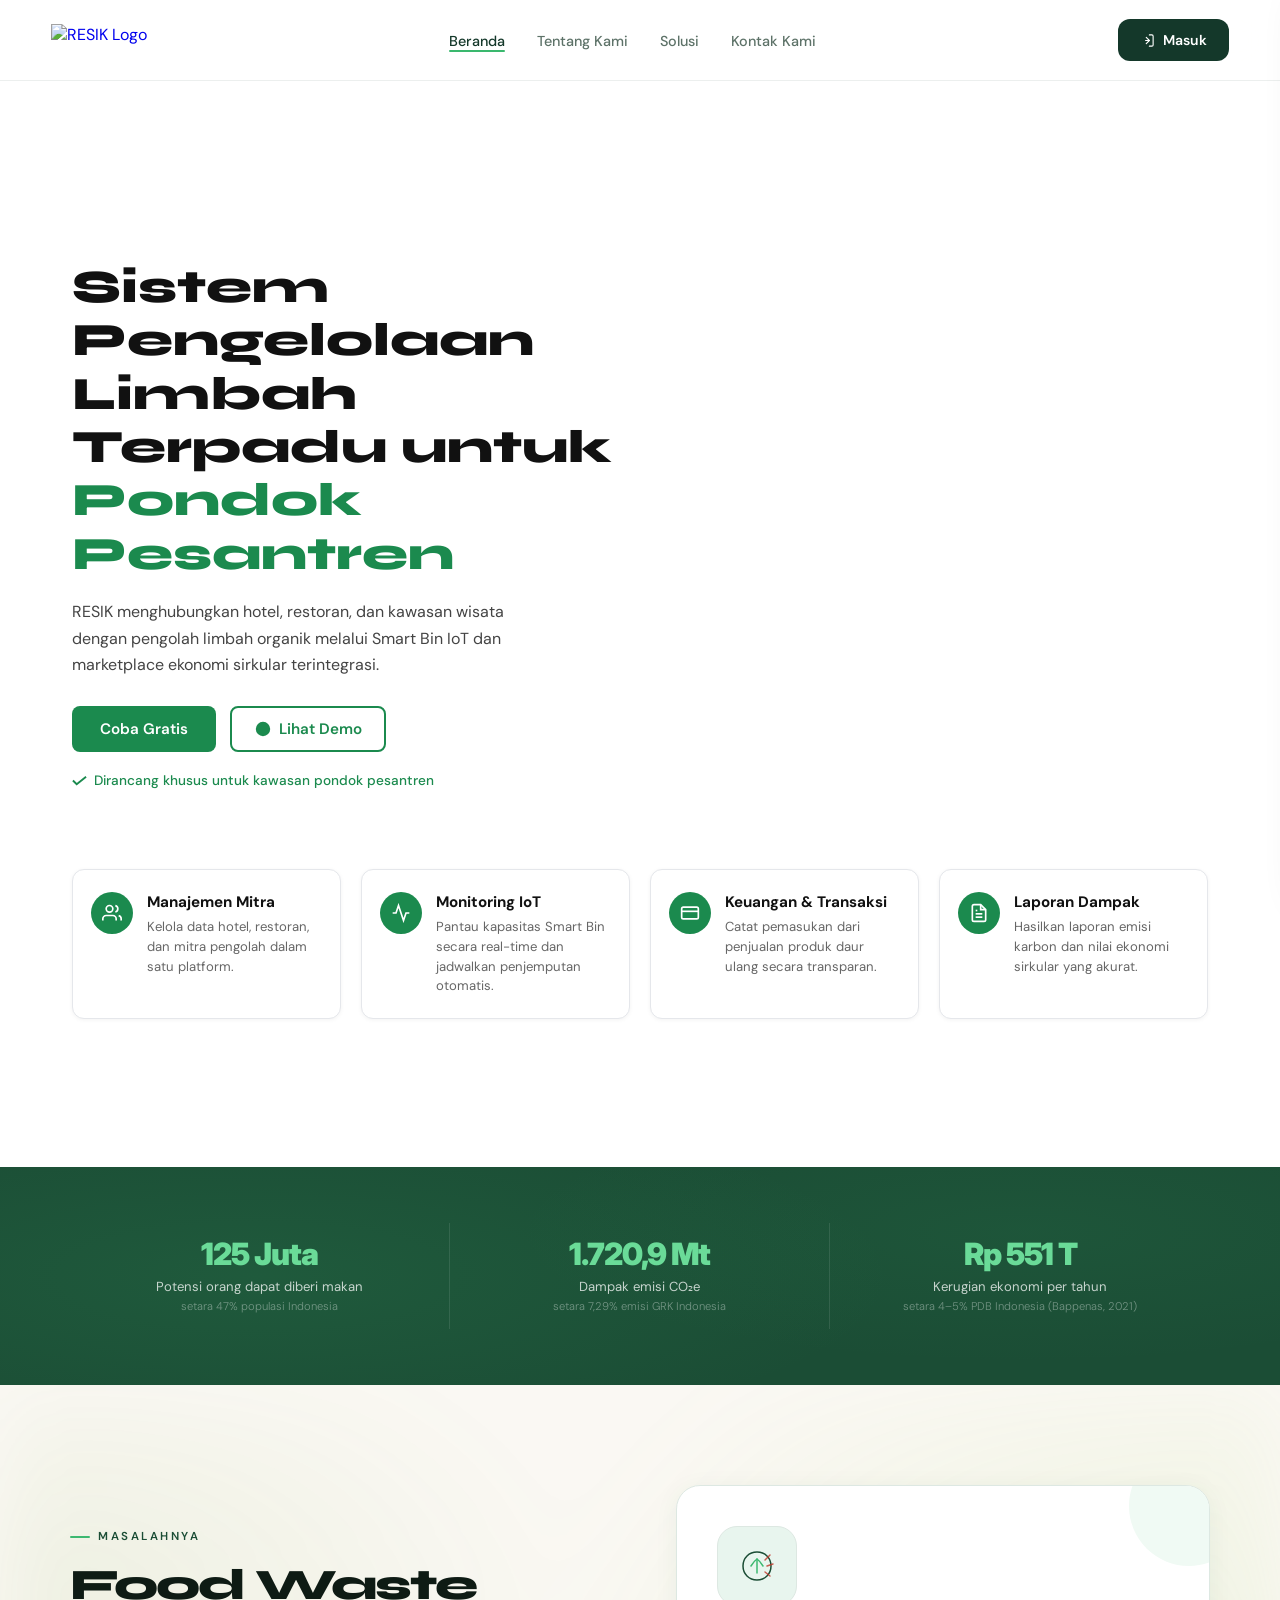
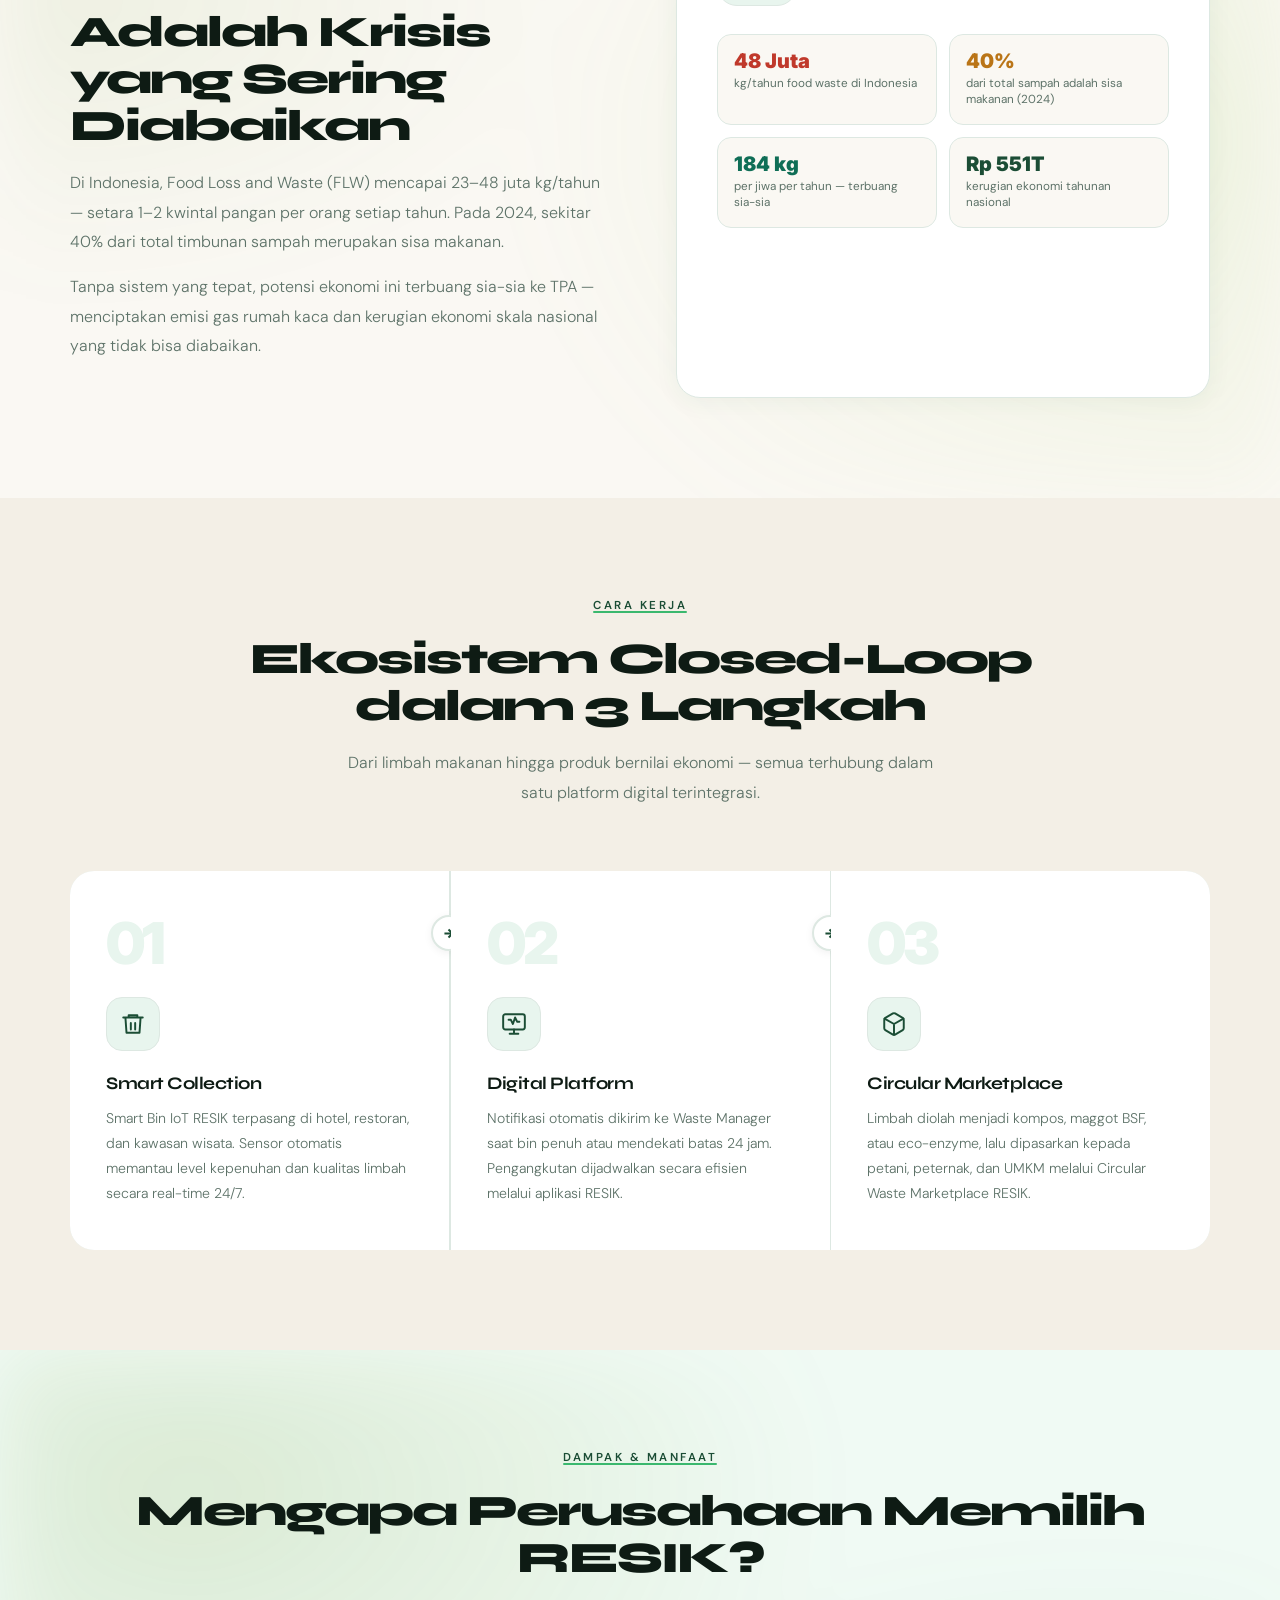
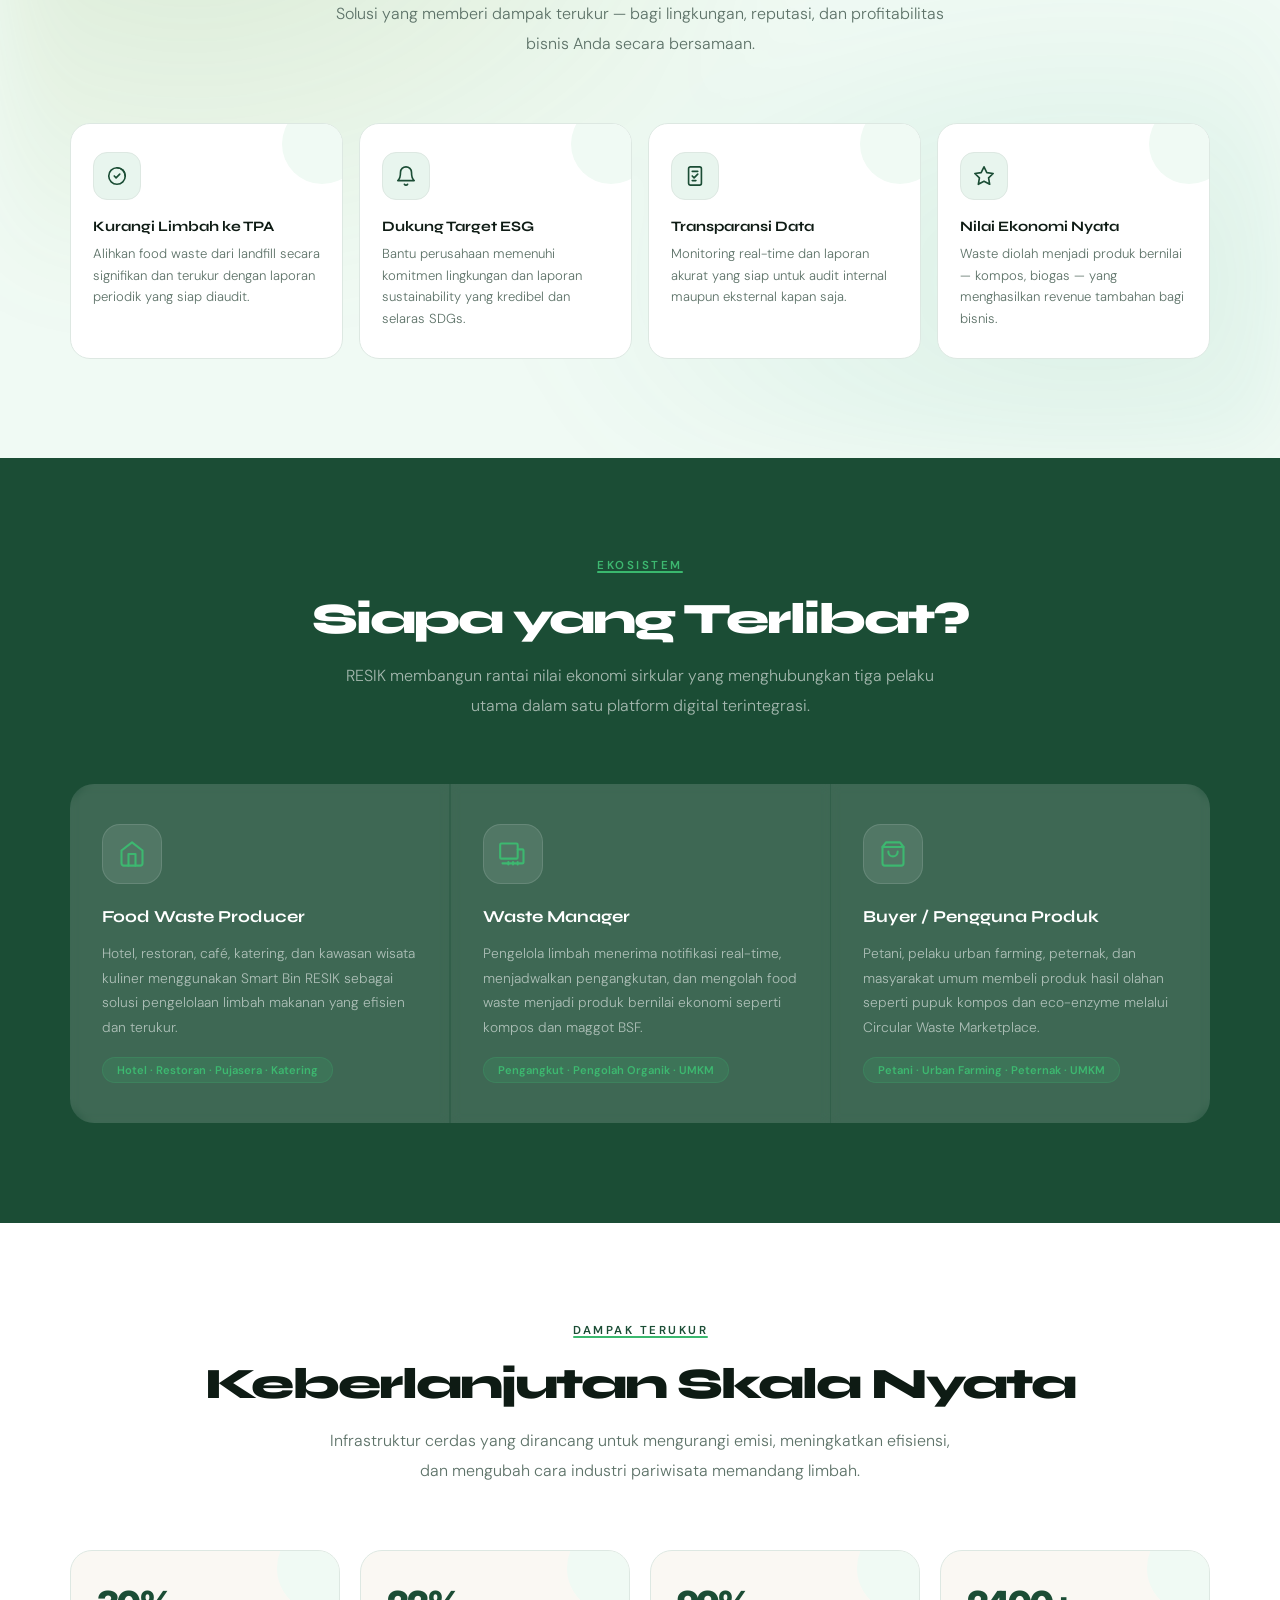
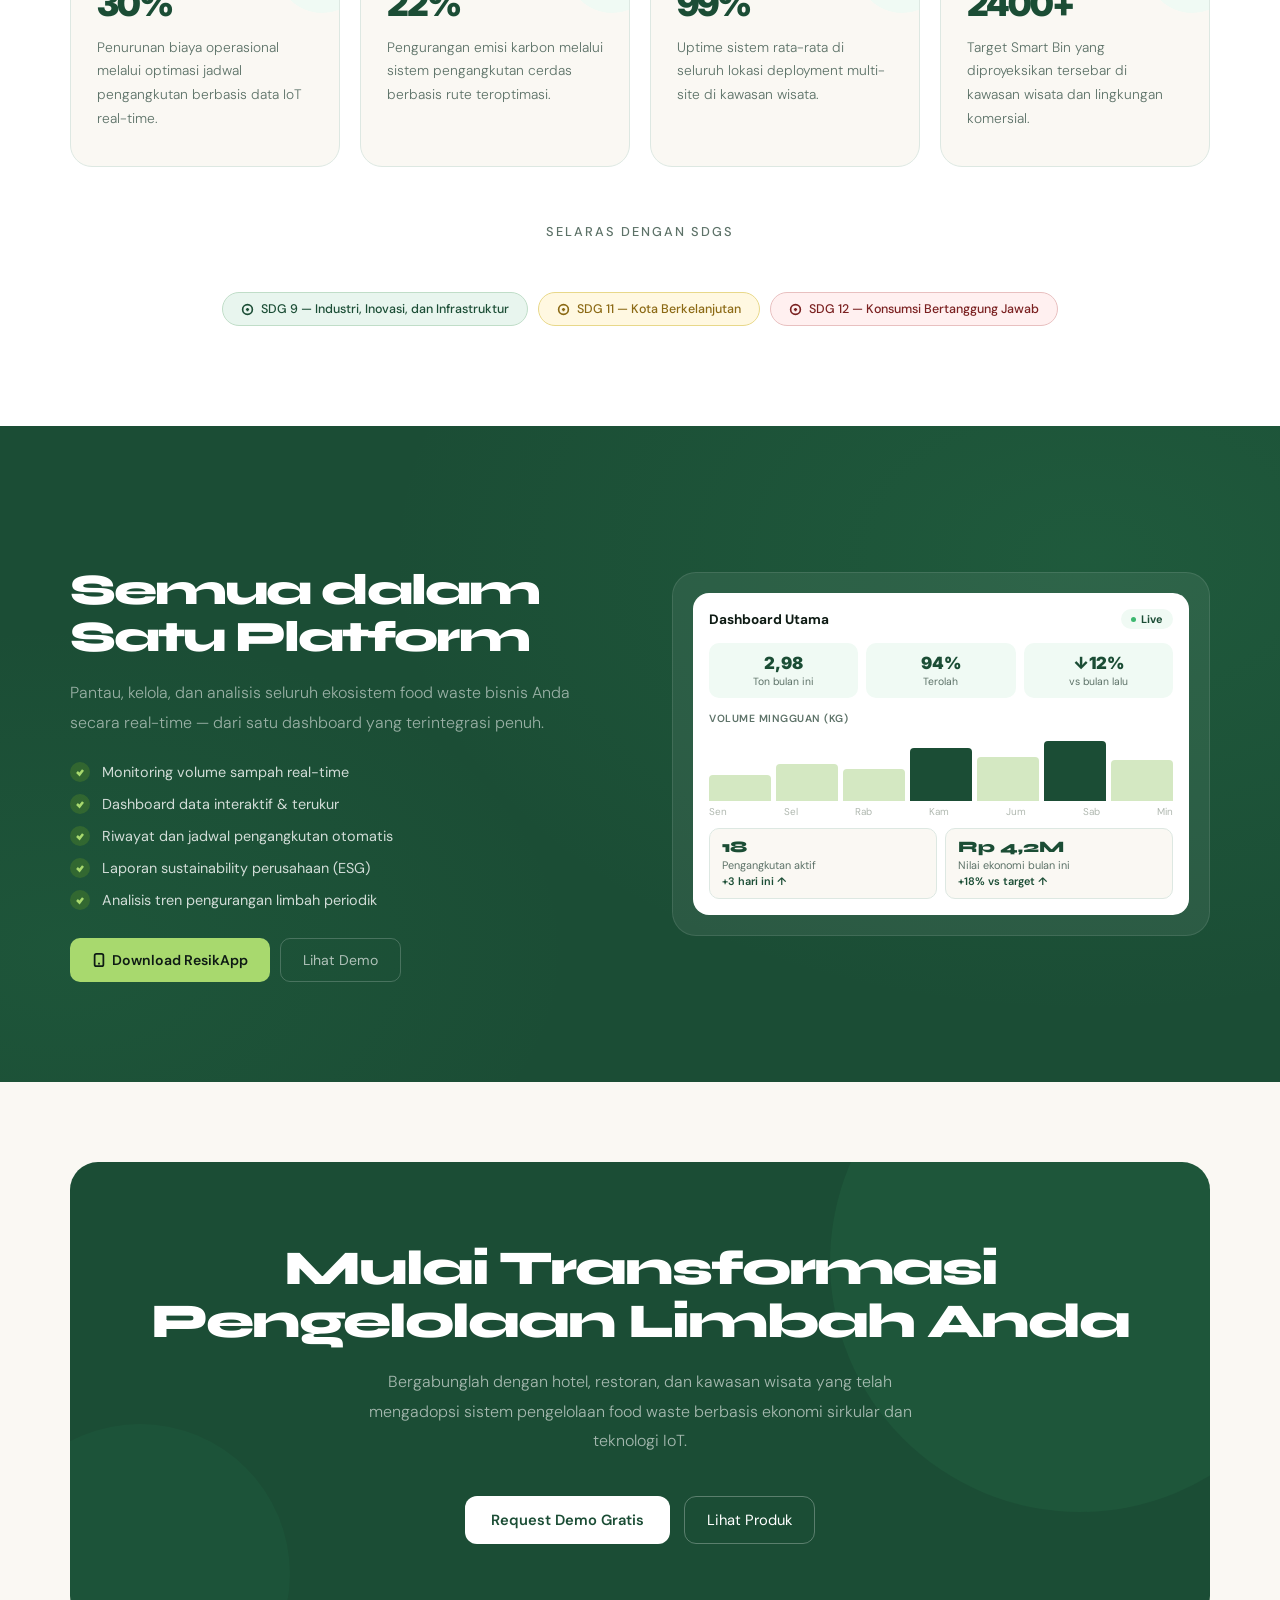
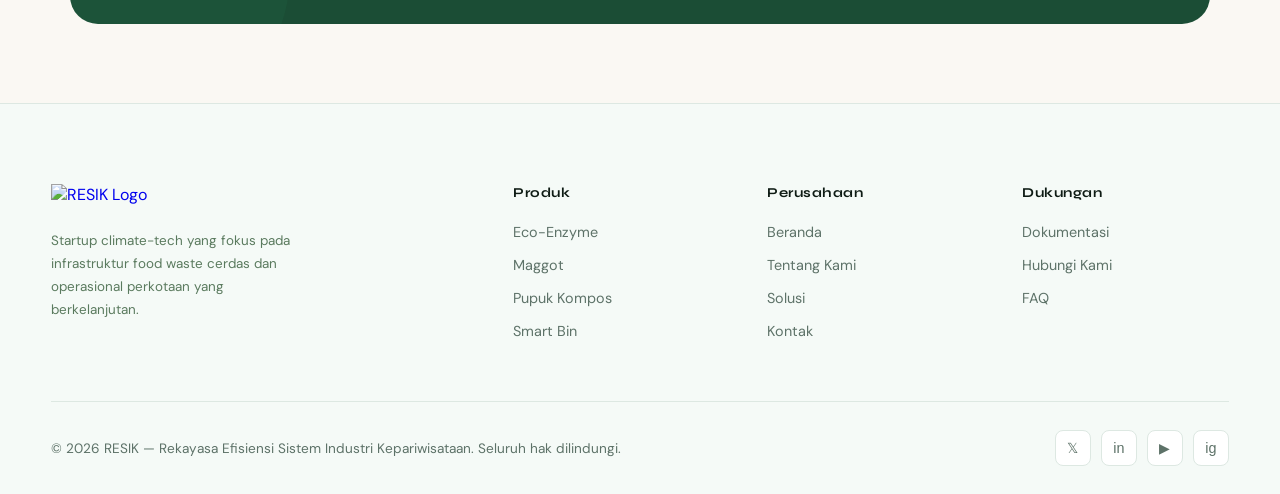
==== commit 22ad45ee: "update v1.1" ====
--- a/cloud/index.html
+++ b/cloud/index.html
@@ -8,6 +8,7 @@
   <link href="https://fonts.googleapis.com/css2?family=Syne:wght@600;700;800&family=DM+Sans:ital,opsz,wght@0,9..40,300;0,9..40,400;0,9..40,500;0,9..40,600;1,9..40,400&display=swap" rel="stylesheet">
   <!-- Satu file CSS eksternal untuk semua halaman -->
   <link rel="stylesheet" href="resik-main.css">
+  <link rel="stylesheet" href="resik-auth-additions.css">
   <script src="resik-supabase.js" defer></script>
   <title>RESIK — Circular Food Waste Ecosystem</title>
 </head>
@@ -31,7 +32,12 @@
       <span class="hb-line"></span>
       <span class="hb-line"></span>
     </button>
-    <a href="login.html" class="nav-btn">Masuk</a>
+    <div id="navAuthArea" aria-label="Autentikasi pengguna">
+      <a href="login.html" class="nav-btn rsik-nav-masuk">
+        <svg xmlns="http://www.w3.org/2000/svg" width="15" height="15" viewBox="0 0 24 24" fill="none" stroke="currentColor" stroke-width="1.8" stroke-linecap="round" stroke-linejoin="round" aria-hidden="true"><path d="M15 3h4a2 2 0 0 1 2 2v14a2 2 0 0 1-2 2h-4"/><polyline points="10 17 15 12 10 7"/><line x1="15" y1="12" x2="9" y2="12"/></svg>
+        Masuk
+      </a>
+    </div>
   </div>
 </nav>
 
@@ -723,41 +729,8 @@
 });
 </script>
 
-<script>
-/* ── Drawer: tampilkan profil via RESIK_AUTH ── */
-document.addEventListener('DOMContentLoaded', async () => {
-  const profile = document.getElementById('drawerProfile');
-  const cta     = document.getElementById('drawerCta');
-  if (!profile || !cta) return;
-  try {
-    const user = await RESIK_AUTH.getUser();
-    if (user) {
-      const meta = user.user_metadata || {};
-      const name = meta.first_name || user.email.split('@')[0];
-      profile.style.display = 'flex';
-      cta.style.display = 'none';
-      const nameEl   = document.getElementById('drawerName');
-      const emailEl  = document.getElementById('drawerEmail');
-      const avatarEl = document.getElementById('drawerAvatar');
-      if (nameEl)  nameEl.textContent  = name;
-      if (emailEl) emailEl.textContent = user.email;
-      if (avatarEl && meta.avatar_url) {
-        avatarEl.innerHTML = '<img src="' + meta.avatar_url + '" alt="avatar">';
-      }
-      /* Klik profil → logout */
-      profile.style.cursor = 'pointer';
-      profile.title = 'Klik untuk keluar';
-      profile.addEventListener('click', async () => {
-        if (confirm('Keluar dari akun RESIK?')) {
-          await RESIK_AUTH.logout();
-          location.reload();
-        }
-      });
-    }
-  } catch(e) { /* belum login, drawer-cta tetap tampil */ }
-});
-</script>
 <script src="resik-shared.js"></script>
+<script src="resik-auth-navbar.js" defer></script>
 <script src="https://cdn.jsdelivr.net/npm/@supabase/supabase-js@2"></script>
 <script src="js/supabase.js"></script>
 </body>
